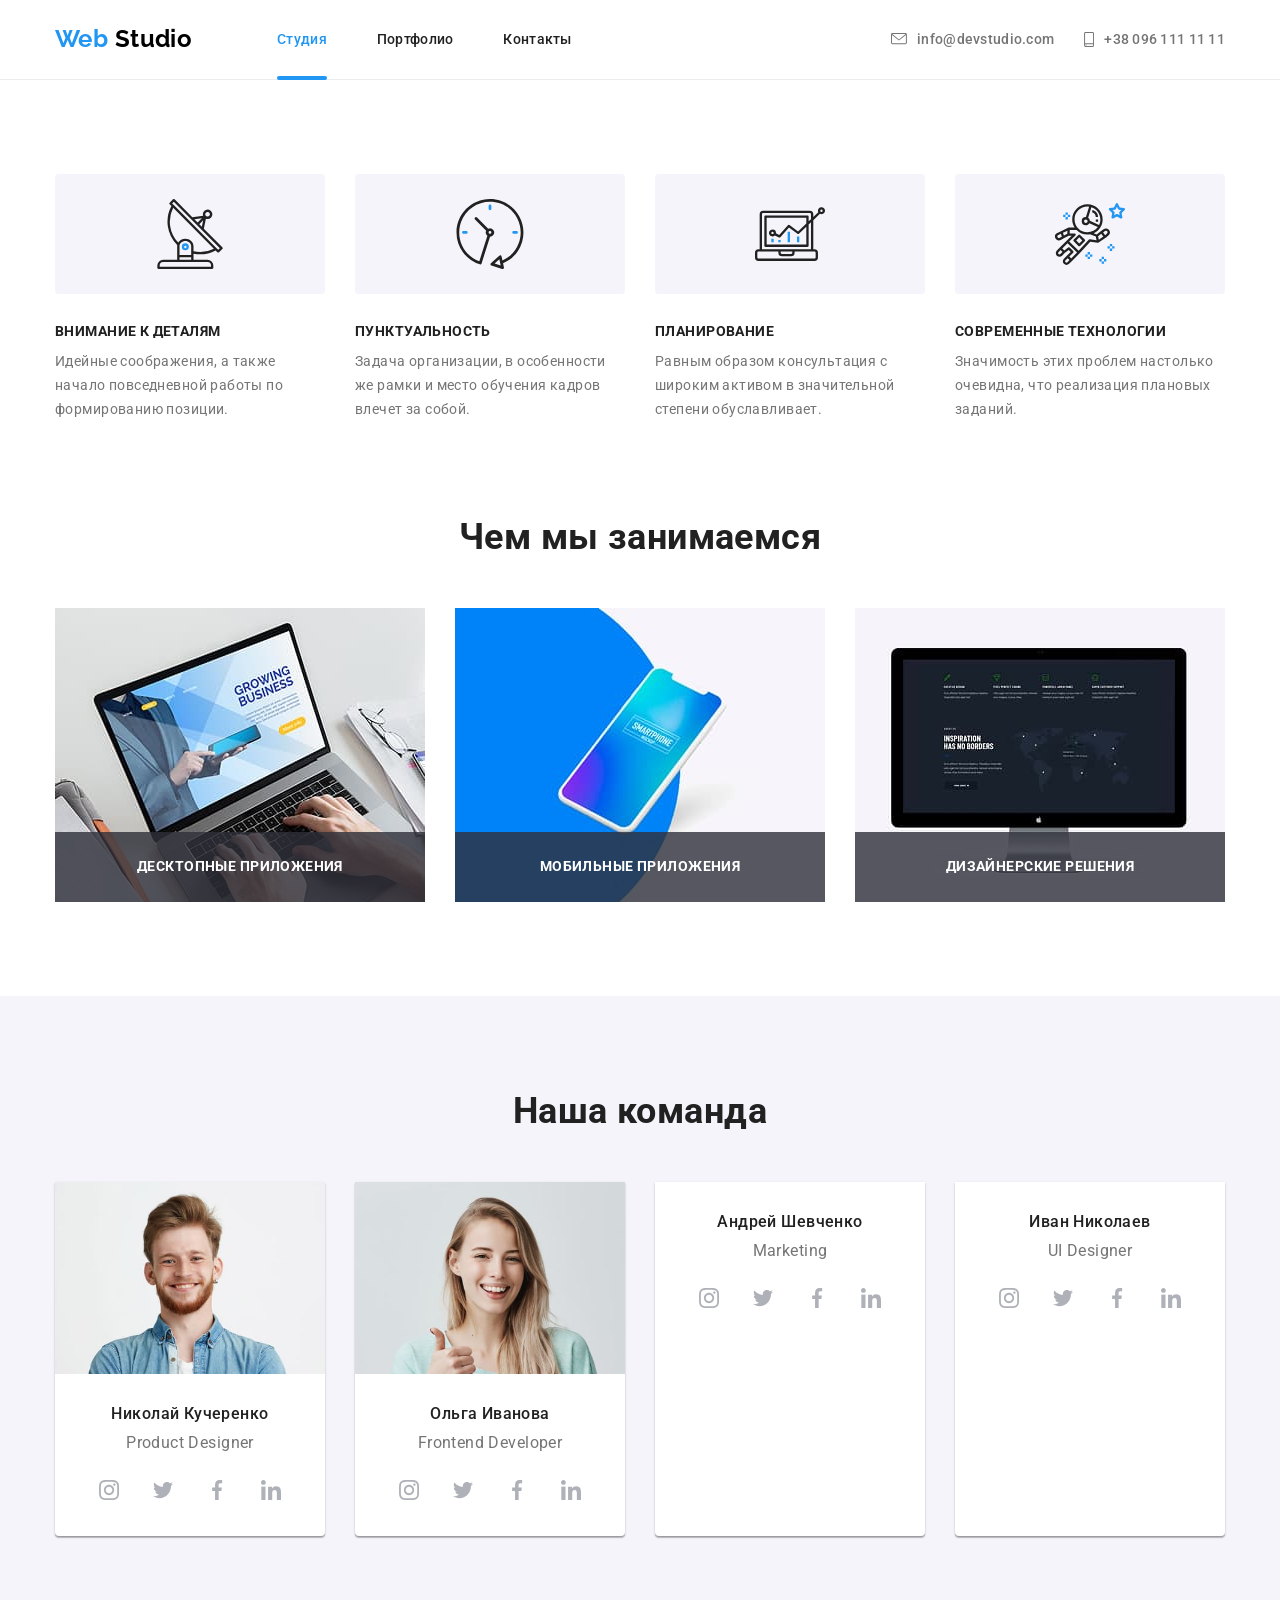
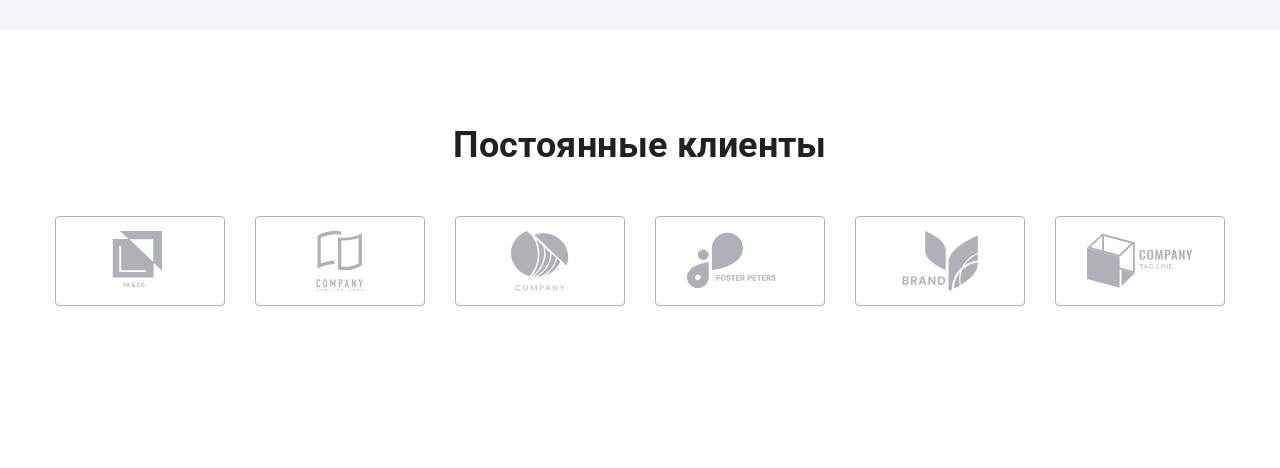
==== index.html @ 6e247cbf "Add clients markup and styles" ====
<!doctype html>
<html lang="ru">
  <head>
    <meta charset="utf-8" />
    <meta
      name="description"
      content="Разработка современных адаптивных сайтов для бизнеса. Чистый код, удобный интерфейс и эффективные решения для любых устройств."
    />
    <meta name="author" content="Anatoliy Nosenko" />
    <meta name="viewport" content="width=device-width, initial-scale=1.0" />
    <title>Студия</title>
    <link rel="icon" href="./images/favicon.svg" type="image/svg+xml" />
    <link rel="stylesheet" href="./css/main.min.css" />
  </head>
  <body>
    <!-- Page header -->
    <header class="page-header">
      <div class="container page-header__container">
        <a class="logo" href="./" lang="en">
          <span class="logo--accent">Web</span> Studio
        </a>

        <button
          class="menu-toggle"
          type="button"
          aria-label="Toggle mobile menu"
          aria-expanded="false"
          aria-controls="mobile-menu"
          data-menu-button
        >
          <svg width="40" height="40" aria-hidden="true">
            <use
              class="menu-toggle__icon-menu"
              href="./images/icons.svg#menu"
            ></use>
            <use
              class="menu-toggle__icon-close"
              href="./images/icons.svg#close"
            ></use>
          </svg>
        </button>

        <div class="mobile-menu" id="mobile-menu" data-menu>
          <nav>
            <ul class="site-nav">
              <li class="site-nav__item">
                <a
                  class="site-nav__link site-nav__link--active"
                  href="./"
                  aria-current="page"
                >
                  Студия
                </a>
              </li>
              <li class="site-nav__item">
                <a class="site-nav__link" href="#">Портфолио</a>
              </li>
              <li class="site-nav__item">
                <a class="site-nav__link" href="#">Контакты</a>
              </li>
            </ul>
          </nav>

          <div class="contacts">
            <a class="contacts__link" href="mailto:info@devstudio.com">
              <svg
                class="contacts__icon"
                width="16"
                height="12"
                aria-hidden="true"
              >
                <use href="./images/icons.svg#envelope"></use>
              </svg>
              info@devstudio.com
            </a>
            <a class="contacts__link" href="tel:+380961111111">
              <svg
                class="contacts__icon"
                width="10"
                height="15"
                aria-hidden="true"
              >
                <use href="./images/icons.svg#smartphone"></use>
              </svg>
              +38 096 111 11 11
            </a>
          </div>
        </div>
      </div>
    </header>

    <!-- Page main -->
    <main>
      <!-- Features -->
      <section class="section">
        <div class="container">
          <h2 class="visually-hidden">Особенности</h2>

          <ul class="features-list">
            <li class="features-list__item features-list__item--antenna">
              <h3 class="features-list__title">Внимание к деталям</h3>
              <p>
                Идейные соображения, а также начало повседневной работы по
                формированию позиции.
              </p>
            </li>
            <li class="features-list__item features-list__item--clock">
              <h3 class="features-list__title">Пунктуальность</h3>
              <p>
                Задача организации, в особенности же рамки и место обучения
                кадров влечет за собой.
              </p>
            </li>
            <li class="features-list__item features-list__item--diagram">
              <h3 class="features-list__title">Планирование</h3>
              <p>
                Равным образом консультация с широким активом в значительной
                степени обуславливает.
              </p>
            </li>
            <li class="features-list__item features-list__item--astronaut">
              <h3 class="features-list__title">Современные технологии</h3>
              <p>
                Значимость этих проблем настолько очевидна, что реализация
                плановых заданий.
              </p>
            </li>
          </ul>
        </div>
      </section>

      <!-- Gallery -->
      <section class="section section--no-padding-t section--hidden">
        <div class="container">
          <h2 class="section__title">Чем мы занимаемся</h2>

          <ul class="gallery-list">
            <li class="gallery-list__item">
              <img
                srcset="
                  ./images/gallery/img-1.jpg        1x,
                  ./images/gallery/img-1@2x.jpg.jpg 2x
                "
                src="./images/gallery/img-1.jpg"
                alt="Разработчик пишет код на ноутбуке"
                width="370"
                height="294"
              />
              <p class="gallery-list__label">Десктопные приложения</p>
            </li>
            <li class="gallery-list__item">
              <img
                srcset="
                  ./images/gallery/img-2.jpg        1x,
                  ./images/gallery/img-2@2x.jpg.jpg 2x
                "
                src="./images/gallery/img-2.jpg"
                alt="Смартфон на бело-синем фоне"
                width="370"
                height="294"
              />
              <p class="gallery-list__label">Мобильные приложения</p>
            </li>
            <li class="gallery-list__item">
              <img
                srcset="
                  ./images/gallery/img-3.jpg        1x,
                  ./images/gallery/img-3@2x.jpg.jpg 2x
                "
                src="./images/gallery/img-3.jpg"
                alt="Монитор iMac с открытым сайтом"
                width="370"
                height="294"
              />
              <p class="gallery-list__label">Дизайнерские решения</p>
            </li>
          </ul>
        </div>
      </section>

      <!-- Team -->
      <section class="section section--secondary">
        <div class="container">
          <h2 class="section__title">Наша команда</h2>

          <ul class="team-list">
            <li class="team-list__item">
              <picture>
                <source
                  srcset="
                    ./images/team/photo-1/photo-1-desktop.jpg    1x,
                    ./images/team/photo-1/photo-1-desktop@2x.jpg 2x
                  "
                  media="(min-width: 1200px)"
                />
                <source
                  srcset="
                    ./images/team/photo-1/photo-1-tablet.jpg    1x,
                    ./images/team/photo-1/photo-1-tablet@2x.jpg 2x
                  "
                  media="(min-width: 768px)"
                />

                <img
                  srcset="
                    ./images/team/photo-1/photo-1-mobile.jpg    1x,
                    ./images/team/photo-1/photo-1-mobile@2x.jpg 2x
                  "
                  src="./images/team/photo-1/photo-1-mobile.jpg"
                  alt="Николай Кучеренко"
                />
              </picture>

              <div class="team-list__meta">
                <h3 class="team-list__name">Николай Кучеренко</h3>
                <p class="team-list__occupation" lang="en">Product Designer</p>

                <ul class="social-networks">
                  <li class="social-networks__item">
                    <a
                      class="social-networks__link"
                      href="#"
                      target="_blank"
                      rel="noopener noreferrer"
                      aria-label="Instagram"
                    >
                      <svg class="social-networks__icon" aria-hidden="true">
                        <use href="./images/icons.svg#instagram"></use>
                      </svg>
                    </a>
                  </li>
                  <li class="social-networks__item">
                    <a
                      class="social-networks__link"
                      href="#"
                      target="_blank"
                      rel="noopener noreferrer"
                      aria-label="Twitter"
                    >
                      <svg class="social-networks__icon" aria-hidden="true">
                        <use href="./images/icons.svg#twitter"></use>
                      </svg>
                    </a>
                  </li>
                  <li class="social-networks__item">
                    <a
                      class="social-networks__link"
                      href="#"
                      target="_blank"
                      rel="noopener noreferrer"
                      aria-label="Facebook"
                    >
                      <svg class="social-networks__icon" aria-hidden="true">
                        <use href="./images/icons.svg#facebook"></use>
                      </svg>
                    </a>
                  </li>
                  <li class="social-networks__item">
                    <a
                      class="social-networks__link"
                      href="#"
                      target="_blank"
                      rel="noopener noreferrer"
                      aria-label="LinkedIn"
                    >
                      <svg class="social-networks__icon" aria-hidden="true">
                        <use href="./images/icons.svg#linkedin"></use>
                      </svg>
                    </a>
                  </li>
                </ul>
              </div>
            </li>
            <li class="team-list__item">
              <picture>
                <source
                  srcset="
                    ./images/team/photo-2/photo-2-desktop.jpg    1x,
                    ./images/team/photo-2/photo-2-desktop@2x.jpg 2x
                  "
                  media="(min-width: 1200px)"
                />
                <source
                  srcset="
                    ./images/team/photo-2/photo-2-tablet.jpg    1x,
                    ./images/team/photo-2/photo-2-tablet@2x.jpg 2x
                  "
                  media="(min-width: 768px)"
                />

                <img
                  srcset="
                    ./images/team/photo-2/photo-2-mobile.jpg    1x,
                    ./images/team/photo-2/photo-2-mobile@2x.jpg 2x
                  "
                  src="./images/team/photo-2/photo-2-mobile.jpg"
                  alt="Ольга Иванова"
                />
              </picture>

              <div class="team-list__meta">
                <h3 class="team-list__name">Ольга Иванова</h3>
                <p class="team-list__occupation" lang="en">
                  Frontend Developer
                </p>

                <ul class="social-networks">
                  <li class="social-networks__item">
                    <a
                      class="social-networks__link"
                      href="#"
                      target="_blank"
                      rel="noopener noreferrer"
                      aria-label="Instagram"
                    >
                      <svg class="social-networks__icon" aria-hidden="true">
                        <use href="./images/icons.svg#instagram"></use>
                      </svg>
                    </a>
                  </li>
                  <li class="social-networks__item">
                    <a
                      class="social-networks__link"
                      href="#"
                      target="_blank"
                      rel="noopener noreferrer"
                      aria-label="Twitter"
                    >
                      <svg class="social-networks__icon" aria-hidden="true">
                        <use href="./images/icons.svg#twitter"></use>
                      </svg>
                    </a>
                  </li>
                  <li class="social-networks__item">
                    <a
                      class="social-networks__link"
                      href="#"
                      target="_blank"
                      rel="noopener noreferrer"
                      aria-label="Facebook"
                    >
                      <svg class="social-networks__icon" aria-hidden="true">
                        <use href="./images/icons.svg#facebook"></use>
                      </svg>
                    </a>
                  </li>
                  <li class="social-networks__item">
                    <a
                      class="social-networks__link"
                      href="#"
                      target="_blank"
                      rel="noopener noreferrer"
                      aria-label="LinkedIn"
                    >
                      <svg class="social-networks__icon" aria-hidden="true">
                        <use href="./images/icons.svg#linkedin"></use>
                      </svg>
                    </a>
                  </li>
                </ul>
              </div>
            </li>
            <li class="team-list__item">
              <picture>
                <source
                  srcset="
                    ./images/team/photo-3/photo-3-desktop.jpg    1x,
                    ./images/team/photo-3/photo-3-desktop@2x.jpg 2x
                  "
                  media="(min-width: 1200px)"
                />
                <source
                  srcset="
                    ./images/team/photo-3/photo-3-tablet.jpg    1x,
                    ./images/team/photo-3/photo-3-tablet@2x.jpg 2x
                  "
                  media="(min-width: 768px)"
                />

                <img
                  srcset="
                    ./images/team/photo-3/photo-3-mobile.jpg    1x,
                    ./images/team/photo-3/photo-3-mobile@2x.jpg 2x
                  "
                  src="./images/team/photo-3/photo-3-mobile.jpg"
                  alt="Андрей Шевченко"
                />
              </picture>

              <div class="team-list__meta">
                <h3 class="team-list__name">Андрей Шевченко</h3>
                <p class="team-list__occupation" lang="en">Marketing</p>

                <ul class="social-networks">
                  <li class="social-networks__item">
                    <a
                      class="social-networks__link"
                      href="#"
                      target="_blank"
                      rel="noopener noreferrer"
                      aria-label="Instagram"
                    >
                      <svg class="social-networks__icon" aria-hidden="true">
                        <use href="./images/icons.svg#instagram"></use>
                      </svg>
                    </a>
                  </li>
                  <li class="social-networks__item">
                    <a
                      class="social-networks__link"
                      href="#"
                      target="_blank"
                      rel="noopener noreferrer"
                      aria-label="Twitter"
                    >
                      <svg class="social-networks__icon" aria-hidden="true">
                        <use href="./images/icons.svg#twitter"></use>
                      </svg>
                    </a>
                  </li>
                  <li class="social-networks__item">
                    <a
                      class="social-networks__link"
                      href="#"
                      target="_blank"
                      rel="noopener noreferrer"
                      aria-label="Facebook"
                    >
                      <svg class="social-networks__icon" aria-hidden="true">
                        <use href="./images/icons.svg#facebook"></use>
                      </svg>
                    </a>
                  </li>
                  <li class="social-networks__item">
                    <a
                      class="social-networks__link"
                      href="#"
                      target="_blank"
                      rel="noopener noreferrer"
                      aria-label="LinkedIn"
                    >
                      <svg class="social-networks__icon" aria-hidden="true">
                        <use href="./images/icons.svg#linkedin"></use>
                      </svg>
                    </a>
                  </li>
                </ul>
              </div>
            </li>
            <li class="team-list__item">
              <picture>
                <source
                  srcset="
                    ./images/team/photo-4/photo-4-desktop.jpg    1x,
                    ./images/team/photo-4/photo-4-desktop@2x.jpg 2x
                  "
                  media="(min-width: 1200px)"
                />
                <source
                  srcset="
                    ./images/team/photo-4/photo-4-tablet.jpg    1x,
                    ./images/team/photo-4/photo-4-tablet@2x.jpg 2x
                  "
                  media="(min-width: 768px)"
                />

                <img
                  srcset="
                    ./images/team/photo-4/photo-4-mobile.jpg    1x,
                    ./images/team/photo-4/photo-4-mobile@2x.jpg 2x
                  "
                  src="./images/team/photo-4/photo-4-mobile.jpg"
                  alt="Иван Николаев"
                />
              </picture>

              <div class="team-list__meta">
                <h3 class="team-list__name">Иван Николаев</h3>
                <p class="team-list__occupation" lang="en">
                  <abbr title="User Interface">UI</abbr> Designer
                </p>

                <ul class="social-networks">
                  <li class="social-networks__item">
                    <a
                      class="social-networks__link"
                      href="#"
                      target="_blank"
                      rel="noopener noreferrer"
                      aria-label="Instagram"
                    >
                      <svg class="social-networks__icon" aria-hidden="true">
                        <use href="./images/icons.svg#instagram"></use>
                      </svg>
                    </a>
                  </li>
                  <li class="social-networks__item">
                    <a
                      class="social-networks__link"
                      href="#"
                      target="_blank"
                      rel="noopener noreferrer"
                      aria-label="Twitter"
                    >
                      <svg class="social-networks__icon" aria-hidden="true">
                        <use href="./images/icons.svg#twitter"></use>
                      </svg>
                    </a>
                  </li>
                  <li class="social-networks__item">
                    <a
                      class="social-networks__link"
                      href="#"
                      target="_blank"
                      rel="noopener noreferrer"
                      aria-label="Facebook"
                    >
                      <svg class="social-networks__icon" aria-hidden="true">
                        <use href="./images/icons.svg#facebook"></use>
                      </svg>
                    </a>
                  </li>
                  <li class="social-networks__item">
                    <a
                      class="social-networks__link"
                      href="#"
                      target="_blank"
                      rel="noopener noreferrer"
                      aria-label="LinkedIn"
                    >
                      <svg class="social-networks__icon" aria-hidden="true">
                        <use href="./images/icons.svg#linkedin"></use>
                      </svg>
                    </a>
                  </li>
                </ul>
              </div>
            </li>
          </ul>
        </div>
      </section>

      <!-- Clients -->
      <section class="section">
        <div class="container">
          <h2 class="section__title">Постоянные клиенты</h2>

          <ul class="clients-list">
            <li class="clients-list__item">
              <a
                class="clients-list__link"
                href="#"
                target="_blank"
                rel="noopener noreferrer"
                aria-label="Первый клиент"
              >
                <svg class="clients-list__icon" aria-hidden="true">
                  <use href="./images/icons.svg#logo-1"></use>
                </svg>
              </a>
            </li>
            <li class="clients-list__item">
              <a
                class="clients-list__link"
                href="#"
                target="_blank"
                rel="noopener noreferrer"
                aria-label="Второй клиент"
              >
                <svg class="clients-list__icon" aria-hidden="true">
                  <use href="./images/icons.svg#logo-2"></use>
                </svg>
              </a>
            </li>
            <li class="clients-list__item">
              <a
                class="clients-list__link"
                href="#"
                target="_blank"
                rel="noopener noreferrer"
                aria-label="Третий клиент"
              >
                <svg class="clients-list__icon" aria-hidden="true">
                  <use href="./images/icons.svg#logo-3"></use>
                </svg>
              </a>
            </li>
            <li class="clients-list__item">
              <a
                class="clients-list__link"
                href="#"
                target="_blank"
                rel="noopener noreferrer"
                aria-label="Четвертый клиент"
              >
                <svg class="clients-list__icon" aria-hidden="true">
                  <use href="./images/icons.svg#logo-4"></use>
                </svg>
              </a>
            </li>
            <li class="clients-list__item">
              <a
                class="clients-list__link"
                href="#"
                target="_blank"
                rel="noopener noreferrer"
                aria-label="Пятый клиент"
              >
                <svg class="clients-list__icon" aria-hidden="true">
                  <use href="./images/icons.svg#logo-5"></use>
                </svg>
              </a>
            </li>
            <li class="clients-list__item">
              <a
                class="clients-list__link"
                href="#"
                target="_blank"
                rel="noopener noreferrer"
                aria-label="Шестой клиент"
              >
                <svg class="clients-list__icon" aria-hidden="true">
                  <use href="./images/icons.svg#logo-6"></use>
                </svg>
              </a>
            </li>
          </ul>
        </div>
      </section>
    </main>

    <script src="./js/mobile-menu.js"></script>
  </body>
</html>
---- css/main.min.css ----
/*! modern-normalize v3.0.1 | MIT License | https://github.com/sindresorhus/modern-normalize */*,::before,::after{-webkit-box-sizing:border-box;box-sizing:border-box}html{font-family:system-ui,"Segoe UI",Roboto,Helvetica,Arial,sans-serif,"Apple Color Emoji","Segoe UI Emoji";line-height:1.15;-webkit-text-size-adjust:100%;-moz-tab-size:4;-o-tab-size:4;tab-size:4}body{margin:0}b,strong{font-weight:bolder}code,kbd,samp,pre{font-family:ui-monospace,SFMono-Regular,Consolas,"Liberation Mono",Menlo,monospace;font-size:1em}small{font-size:80%}sub,sup{font-size:75%;line-height:0;position:relative;vertical-align:baseline}sub{bottom:-0.25em}sup{top:-0.5em}table{border-color:currentcolor}button,input,optgroup,select,textarea{font-family:inherit;font-size:100%;line-height:1.15;margin:0}button,[type=button],[type=reset],[type=submit]{-webkit-appearance:button}legend{padding:0}progress{vertical-align:baseline}::-webkit-inner-spin-button,::-webkit-outer-spin-button{height:auto}[type=search]{-webkit-appearance:textfield;outline-offset:-2px}::-webkit-search-decoration{-webkit-appearance:none}::-webkit-file-upload-button{-webkit-appearance:button;font:inherit}summary{display:list-item}.visually-hidden{position:absolute;width:1px;height:1px;margin:-1px;border:0;padding:0;clip:rect(0 0 0 0);overflow:hidden}.contacts__link,.site-nav__link,.logo{color:inherit;text-decoration:none}.clients-list,.team-list,.gallery-list,.features-list,.social-networks,.site-nav{padding-left:0;margin:0;list-style-type:none}@font-face{font-family:"Raleway";src:url("../fonts/Raleway-Bold.woff2") format("woff2"),url("../fonts/Raleway-Bold.woff") format("woff");font-weight:700;font-display:swap}@font-face{font-family:"Roboto";src:url("../fonts/Roboto-Regular.woff2") format("woff2"),url("../fonts/Roboto-Regular.woff") format("woff");font-weight:400;font-display:swap}@font-face{font-family:"Roboto";src:url("../fonts/Roboto-Medium.woff2") format("woff2"),url("../fonts/Roboto-Medium.woff") format("woff");font-weight:500;font-display:swap}@font-face{font-family:"Roboto";src:url("../fonts/Roboto-Bold.woff2") format("woff2"),url("../fonts/Roboto-Bold.woff") format("woff");font-weight:700;font-display:swap}@font-face{font-family:"Roboto";src:url("../fonts/Roboto-Black.woff2") format("woff2"),url("../fonts/Roboto-Black.woff") format("woff");font-weight:900;font-display:swap}body{font-family:"Roboto",sans-serif;font-size:14px;letter-spacing:.03em;line-height:1.71;color:#757575;background-color:#fff}body.menu-open{overflow:hidden}h1,h2,h3,h4,h5,h6,p{margin:0}img{display:block;max-width:100%;height:auto}abbr{text-decoration:none;cursor:help}.container{padding:0 15px;margin:0 auto}@media screen and (min-width: 480px){.container{width:480px}}@media screen and (min-width: 768px){.container{width:768px}}@media screen and (min-width: 1200px){.container{width:1200px}}.section{padding:60px 0}@media screen and (min-width: 1200px){.section{padding:94px 0}}.section--secondary{background-color:#f5f4fa}.section--no-padding-t{padding-top:0}.section--hidden{display:none}@media screen and (min-width: 1200px){.section--hidden{display:block}}.section__title{margin-bottom:30px;font-size:28px;line-height:1.18;color:#212121;text-align:center}@media screen and (min-width: 1200px){.section__title{margin-bottom:50px;font-size:36px;line-height:1.17}}.logo{font-family:"Raleway",sans-serif;font-weight:700;font-size:24px;line-height:1.17;color:#000}.logo--accent{color:#2196f3}.menu-toggle{display:-webkit-inline-box;display:-ms-inline-flexbox;display:inline-flex;padding:0;border:none;background-color:rgba(0,0,0,0);-webkit-transition-property:color;transition-property:color;-webkit-transition-duration:250ms;transition-duration:250ms;-webkit-transition-timing-function:cubic-bezier(0.4, 0, 0.2, 1);transition-timing-function:cubic-bezier(0.4, 0, 0.2, 1)}@media screen and (min-width: 768px){.menu-toggle{display:none}}.menu-toggle:hover,.menu-toggle:focus{color:#2196f3}.menu-toggle__icon-menu,.menu-toggle__icon-close{fill:currentColor;-webkit-transform-origin:center;transform-origin:center;-webkit-transition-property:opacity,-webkit-transform;transition-property:opacity,-webkit-transform;transition-property:opacity,transform;transition-property:opacity,transform,-webkit-transform;-webkit-transition-duration:250ms;transition-duration:250ms;-webkit-transition-timing-function:cubic-bezier(0.4, 0, 0.2, 1);transition-timing-function:cubic-bezier(0.4, 0, 0.2, 1)}.menu-toggle--open .menu-toggle__icon-menu{opacity:0;-webkit-transform:scale(0);transform:scale(0)}.menu-toggle__icon-close{opacity:0;-webkit-transform:scale(0);transform:scale(0)}.menu-toggle--open .menu-toggle__icon-close{opacity:1;-webkit-transform:scale(1);transform:scale(1)}@media screen and (max-width: 767px){.mobile-menu{position:absolute;top:100%;left:0;z-index:1;width:100%;max-height:calc(100dvh - var(--page-header-height));padding:60px 0;text-align:center;background-color:#fff;-webkit-box-shadow:0 4px 8px rgba(0,0,0,.04),0 2px 4px rgba(0,0,0,.08),0 1px 3px rgba(0,0,0,.16);box-shadow:0 4px 8px rgba(0,0,0,.04),0 2px 4px rgba(0,0,0,.08),0 1px 3px rgba(0,0,0,.16);overflow-y:auto;opacity:0;visibility:hidden;pointer-events:none;-webkit-transition-property:opacity,visibility;transition-property:opacity,visibility;-webkit-transition-duration:250ms;transition-duration:250ms;-webkit-transition-timing-function:cubic-bezier(0.4, 0, 0.2, 1);transition-timing-function:cubic-bezier(0.4, 0, 0.2, 1)}.mobile-menu--open{opacity:1;visibility:visible;pointer-events:initial}}@media screen and (min-width: 768px){.mobile-menu{display:-webkit-box;display:-ms-flexbox;display:flex;-webkit-box-pack:justify;-ms-flex-pack:justify;justify-content:space-between;-webkit-box-align:center;-ms-flex-align:center;align-items:center;-webkit-box-flex:1;-ms-flex-positive:1;flex-grow:1;margin-left:81px}}@media screen and (min-width: 1200px){.mobile-menu{margin-left:85px}}.site-nav{display:-webkit-inline-box;display:-ms-inline-flexbox;display:inline-flex;-webkit-box-orient:vertical;-webkit-box-direction:normal;-ms-flex-direction:column;flex-direction:column;margin-bottom:48px}@media screen and (min-width: 768px){.site-nav{-webkit-box-orient:horizontal;-webkit-box-direction:normal;-ms-flex-direction:row;flex-direction:row;margin-bottom:0}}.site-nav__item:not(:last-child){margin-bottom:40px}@media screen and (min-width: 768px){.site-nav__item:not(:last-child){margin-right:50px;margin-bottom:0}}.site-nav__link{position:relative;display:inline-block;padding-bottom:12px;font-weight:500;font-size:18px;line-height:1.17;letter-spacing:.02em;color:#212121;-webkit-transition-property:color;transition-property:color;-webkit-transition-duration:250ms;transition-duration:250ms;-webkit-transition-timing-function:cubic-bezier(0.4, 0, 0.2, 1);transition-timing-function:cubic-bezier(0.4, 0, 0.2, 1)}@media screen and (min-width: 768px){.site-nav__link{padding:32px 0 31px;font-size:14px;line-height:1.14}}.site-nav__link::after{position:absolute;bottom:-1px;left:0;content:"";width:100%;height:4px;background-color:#2196f3;border-radius:2px;-webkit-transform:scaleX(0);transform:scaleX(0);-webkit-transform-origin:left;transform-origin:left;-webkit-transition-property:-webkit-transform;transition-property:-webkit-transform;transition-property:transform;transition-property:transform, -webkit-transform;-webkit-transition-duration:250ms;transition-duration:250ms;-webkit-transition-timing-function:cubic-bezier(0.4, 0, 0.2, 1);transition-timing-function:cubic-bezier(0.4, 0, 0.2, 1)}.site-nav__link--active,.site-nav__link:hover,.site-nav__link:focus{color:#2196f3}.site-nav__link--active::after,.site-nav__link:hover::after,.site-nav__link:focus::after{-webkit-transform:scaleX(1);transform:scaleX(1)}.contacts{display:-webkit-inline-box;display:-ms-inline-flexbox;display:inline-flex;-webkit-box-align:center;-ms-flex-align:center;align-items:center;-webkit-box-orient:vertical;-webkit-box-direction:normal;-ms-flex-direction:column;flex-direction:column}@media screen and (min-width: 768px){.contacts{-webkit-box-align:start;-ms-flex-align:start;align-items:flex-start}}@media screen and (min-width: 1200px){.contacts{-webkit-box-orient:horizontal;-webkit-box-direction:normal;-ms-flex-direction:row;flex-direction:row}}.contacts__link{display:-webkit-box;display:-ms-flexbox;display:flex;-webkit-box-align:center;-ms-flex-align:center;align-items:center;font-weight:500;font-size:18px;line-height:1.17;letter-spacing:.02em;-webkit-transition-property:color;transition-property:color;-webkit-transition-duration:250ms;transition-duration:250ms;-webkit-transition-timing-function:cubic-bezier(0.4, 0, 0.2, 1);transition-timing-function:cubic-bezier(0.4, 0, 0.2, 1)}.contacts__link:not(:last-child){margin-bottom:16px}@media screen and (min-width: 768px){.contacts__link{font-size:12px}.contacts__link:not(:last-child){margin-bottom:10px}}@media screen and (min-width: 1200px){.contacts__link{font-size:14px;line-height:1.14}.contacts__link:not(:last-child){margin-right:30px;margin-bottom:0}}.contacts__link:hover,.contacts__link:focus{color:#2196f3}.contacts__icon{margin-right:10px;fill:currentColor}.social-networks{display:-webkit-inline-box;display:-ms-inline-flexbox;display:inline-flex}.social-networks__item:not(:last-child){margin-right:10px}.social-networks__link{display:-webkit-box;display:-ms-flexbox;display:flex;width:44px;height:44px;color:#afb1b8;border-radius:50%;-webkit-transition-property:color,background-color;transition-property:color,background-color;-webkit-transition-duration:250ms;transition-duration:250ms;-webkit-transition-timing-function:cubic-bezier(0.4, 0, 0.2, 1);transition-timing-function:cubic-bezier(0.4, 0, 0.2, 1)}.social-networks__link:hover,.social-networks__link:focus{color:#fff;background-color:#2196f3}.social-networks__icon{width:20px;height:20px;margin:auto;fill:currentColor}.page-header{position:relative;min-height:60px;padding:10px 0 9px;border-bottom:1px solid #ececec}@media screen and (min-width: 768px){.page-header{min-height:80px;padding:0}}.page-header__container{display:-webkit-box;display:-ms-flexbox;display:flex;-webkit-box-pack:justify;-ms-flex-pack:justify;justify-content:space-between;-webkit-box-align:center;-ms-flex-align:center;align-items:center}@media screen and (min-width: 768px){.features-list{display:-webkit-box;display:-ms-flexbox;display:flex;-ms-flex-wrap:wrap;flex-wrap:wrap}}.features-list__item::before{display:block;content:"";height:120px;margin-bottom:30px;background-color:#f5f4fa;background-repeat:no-repeat;background-position:center;border-radius:4px}.features-list__item:not(:last-child){margin-bottom:30px}@media screen and (min-width: 768px){.features-list__item{-ms-flex-preferred-size:calc((100% - 30px)/2);flex-basis:calc((100% - 30px)/2)}.features-list__item:nth-child(odd){margin-right:30px}.features-list__item:nth-last-child(-n+2){margin-bottom:0}}@media screen and (min-width: 1200px){.features-list__item{-ms-flex-preferred-size:calc((100% - 90px)/4);flex-basis:calc((100% - 90px)/4)}.features-list__item:nth-child(odd){margin-right:0}.features-list__item:not(:last-child){margin-right:30px;margin-bottom:0}}.features-list__title{margin-bottom:10px;font-size:14px;line-height:1.14;color:#212121;text-transform:uppercase;text-align:center}@media screen and (min-width: 768px){.features-list__title{text-align:left}}.features-list__item--antenna::before{background-image:url("../images/features/antenna.svg")}.features-list__item--clock::before{background-image:url("../images/features/clock.svg")}.features-list__item--diagram::before{background-image:url("../images/features/diagram.svg")}.features-list__item--astronaut::before{background-image:url("../images/features/astronaut.svg")}.gallery-list{display:-webkit-box;display:-ms-flexbox;display:flex;-webkit-box-pack:justify;-ms-flex-pack:justify;justify-content:space-between}.gallery-list__item{position:relative;-ms-flex-preferred-size:calc((100% - 60px)/3);flex-basis:calc((100% - 60px)/3)}.gallery-list__label{position:absolute;bottom:0;left:0;width:100%;min-height:70px;padding:27px 24px;font-weight:700;font-size:14px;line-height:1.14;color:#fff;text-transform:uppercase;text-align:center;background-color:rgba(47,48,58,.8)}@media screen and (min-width: 768px){.team-list{display:-webkit-box;display:-ms-flexbox;display:flex;-ms-flex-wrap:wrap;flex-wrap:wrap}}.team-list__item{background-color:#fff;-webkit-box-shadow:0 1px 3px rgba(0,0,0,.12),0 1px 1px rgba(0,0,0,.14),0 2px 1px rgba(0,0,0,.2);box-shadow:0 1px 3px rgba(0,0,0,.12),0 1px 1px rgba(0,0,0,.14),0 2px 1px rgba(0,0,0,.2);border-bottom-left-radius:4px;border-bottom-right-radius:4px;overflow:hidden}.team-list__item:not(:last-child){margin-bottom:30px}@media screen and (min-width: 768px){.team-list__item{-ms-flex-preferred-size:calc((100% - 30px)/2);flex-basis:calc((100% - 30px)/2)}.team-list__item:nth-child(odd){margin-right:30px}.team-list__item:nth-last-child(-n+2){margin-bottom:0}}@media screen and (min-width: 1200px){.team-list__item{-ms-flex-preferred-size:calc((100% - 90px)/4);flex-basis:calc((100% - 90px)/4)}.team-list__item:nth-child(odd){margin-right:0}.team-list__item:not(:last-child){margin-right:30px;margin-bottom:0}}.team-list__meta{padding:30px 24px 24px;text-align:center}.team-list__name,.team-list__occupation{font-size:16px;line-height:1.19}.team-list__name{margin-bottom:10px;font-weight:500;color:#212121}.team-list__occupation{margin-bottom:16px}.clients-list{display:-webkit-box;display:-ms-flexbox;display:flex;-ms-flex-wrap:wrap;flex-wrap:wrap}.clients-list__item{-ms-flex-preferred-size:calc((100% - 30px)/2);flex-basis:calc((100% - 30px)/2);margin-right:30px;margin-bottom:30px}.clients-list__item:nth-child(even){margin-right:0}.clients-list__item:nth-last-child(-n+2){margin-bottom:0}@media screen and (min-width: 768px){.clients-list__item{-ms-flex-preferred-size:calc((100% - 60px)/3);flex-basis:calc((100% - 60px)/3)}.clients-list__item:nth-child(even){margin-right:30px}.clients-list__item:nth-last-child(-n+2){margin-bottom:30px}.clients-list__item:nth-child(3n){margin-right:0}.clients-list__item:nth-last-child(-n+3){margin-bottom:0}}@media screen and (min-width: 1200px){.clients-list__item{-ms-flex-preferred-size:calc((100% - 150px)/6);flex-basis:calc((100% - 150px)/6);margin-bottom:0}.clients-list__item:nth-child(3n){margin-right:30px}.clients-list__item:last-child{margin-right:0}}.clients-list__link{display:-webkit-box;display:-ms-flexbox;display:flex;-webkit-box-pack:center;-ms-flex-pack:center;justify-content:center;-webkit-box-align:center;-ms-flex-align:center;align-items:center;height:90px;color:#afb1b8;border:1px solid currentColor;border-radius:4px;-webkit-transition-property:color;transition-property:color;-webkit-transition-duration:250ms;transition-duration:250ms;-webkit-transition-timing-function:cubic-bezier(0.4, 0, 0.2, 1);transition-timing-function:cubic-bezier(0.4, 0, 0.2, 1)}.clients-list__link:hover,.clients-list__link:focus{color:#2196f3}.clients-list__icon{width:106px;height:60px;fill:currentColor}/*# sourceMappingURL=main.min.css.map */
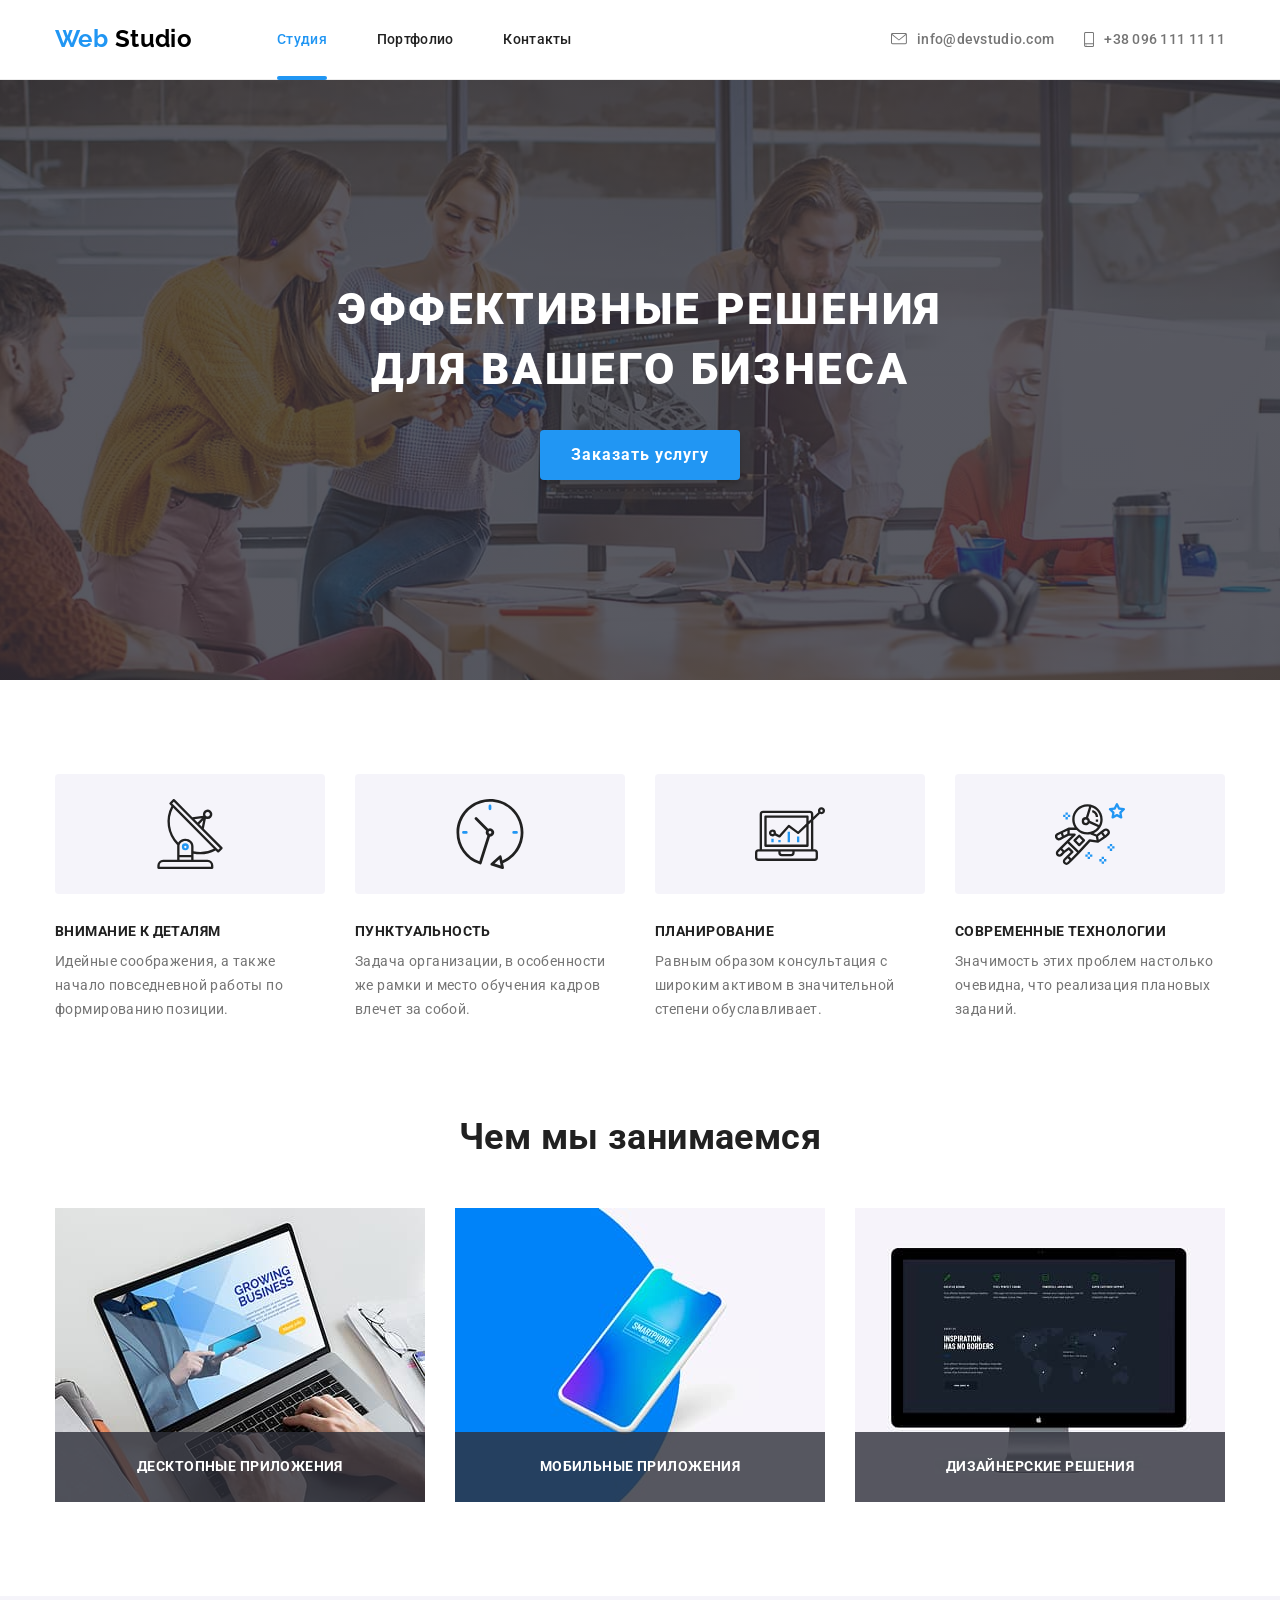
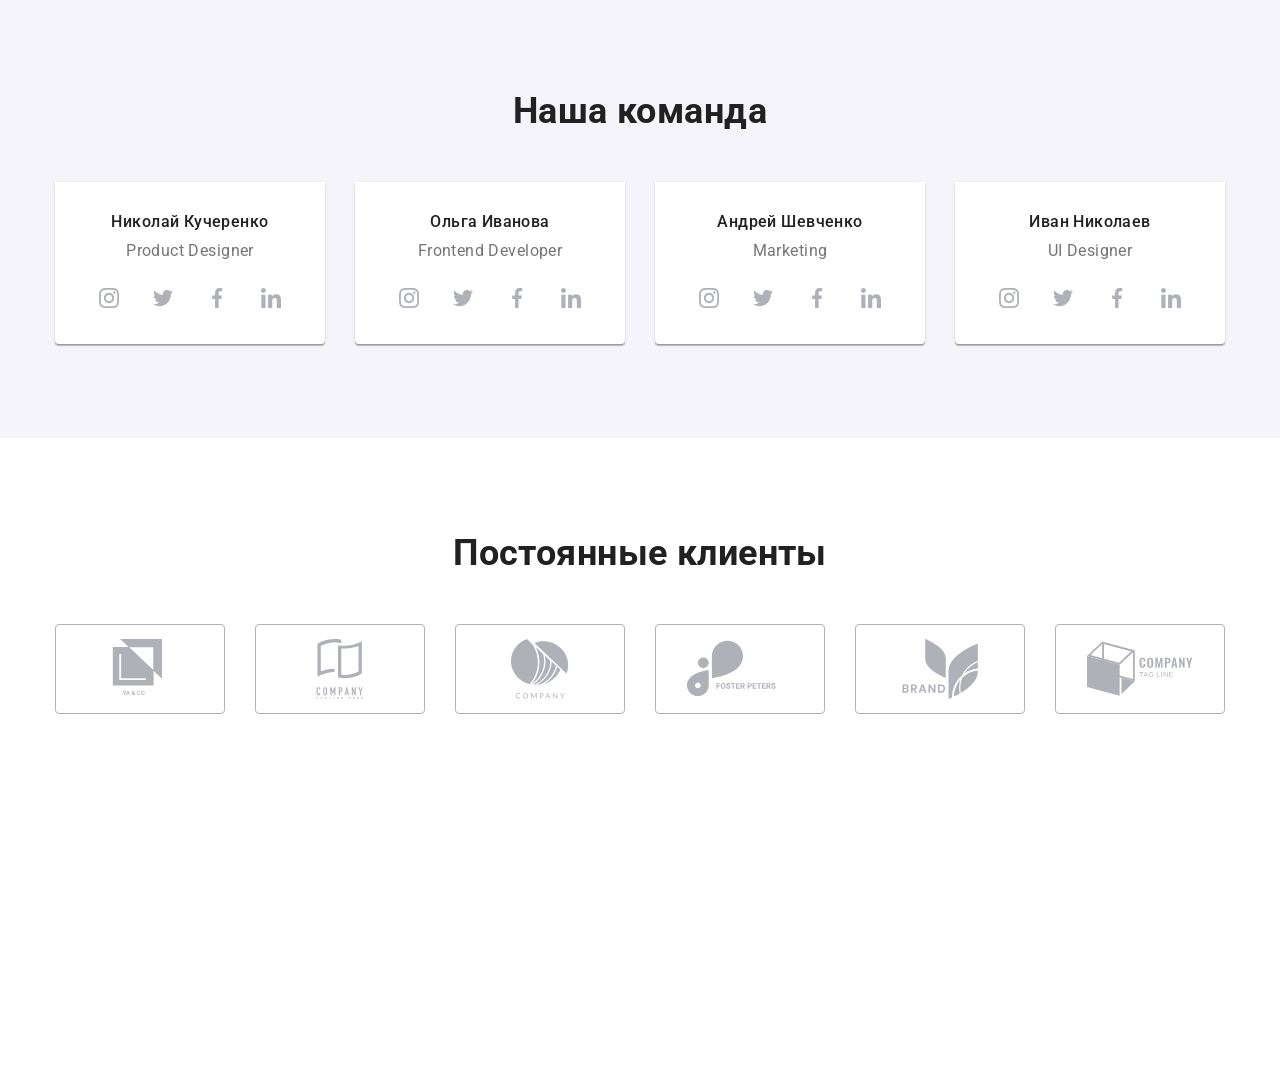
==== commit a7b0b782: "Add hero markup and styles" ====
--- a/index.html
+++ b/index.html
@@ -91,6 +91,12 @@
 
     <!-- Page main -->
     <main>
+      <!-- Hero -->
+      <section class="hero">
+        <h1 class="hero__title">Эффективные решения для вашего бизнеса</h1>
+        <button class="button" type="button">Заказать услугу</button>
+      </section>
+
       <!-- Features -->
       <section class="section">
         <div class="container">
--- a/css/main.min.css
+++ b/css/main.min.css
@@ -1 +1 @@
-/*! modern-normalize v3.0.1 | MIT License | https://github.com/sindresorhus/modern-normalize */*,::before,::after{-webkit-box-sizing:border-box;box-sizing:border-box}html{font-family:system-ui,"Segoe UI",Roboto,Helvetica,Arial,sans-serif,"Apple Color Emoji","Segoe UI Emoji";line-height:1.15;-webkit-text-size-adjust:100%;-moz-tab-size:4;-o-tab-size:4;tab-size:4}body{margin:0}b,strong{font-weight:bolder}code,kbd,samp,pre{font-family:ui-monospace,SFMono-Regular,Consolas,"Liberation Mono",Menlo,monospace;font-size:1em}small{font-size:80%}sub,sup{font-size:75%;line-height:0;position:relative;vertical-align:baseline}sub{bottom:-0.25em}sup{top:-0.5em}table{border-color:currentcolor}button,input,optgroup,select,textarea{font-family:inherit;font-size:100%;line-height:1.15;margin:0}button,[type=button],[type=reset],[type=submit]{-webkit-appearance:button}legend{padding:0}progress{vertical-align:baseline}::-webkit-inner-spin-button,::-webkit-outer-spin-button{height:auto}[type=search]{-webkit-appearance:textfield;outline-offset:-2px}::-webkit-search-decoration{-webkit-appearance:none}::-webkit-file-upload-button{-webkit-appearance:button;font:inherit}summary{display:list-item}.visually-hidden{position:absolute;width:1px;height:1px;margin:-1px;border:0;padding:0;clip:rect(0 0 0 0);overflow:hidden}.contacts__link,.site-nav__link,.logo{color:inherit;text-decoration:none}.clients-list,.team-list,.gallery-list,.features-list,.social-networks,.site-nav{padding-left:0;margin:0;list-style-type:none}@font-face{font-family:"Raleway";src:url("../fonts/Raleway-Bold.woff2") format("woff2"),url("../fonts/Raleway-Bold.woff") format("woff");font-weight:700;font-display:swap}@font-face{font-family:"Roboto";src:url("../fonts/Roboto-Regular.woff2") format("woff2"),url("../fonts/Roboto-Regular.woff") format("woff");font-weight:400;font-display:swap}@font-face{font-family:"Roboto";src:url("../fonts/Roboto-Medium.woff2") format("woff2"),url("../fonts/Roboto-Medium.woff") format("woff");font-weight:500;font-display:swap}@font-face{font-family:"Roboto";src:url("../fonts/Roboto-Bold.woff2") format("woff2"),url("../fonts/Roboto-Bold.woff") format("woff");font-weight:700;font-display:swap}@font-face{font-family:"Roboto";src:url("../fonts/Roboto-Black.woff2") format("woff2"),url("../fonts/Roboto-Black.woff") format("woff");font-weight:900;font-display:swap}body{font-family:"Roboto",sans-serif;font-size:14px;letter-spacing:.03em;line-height:1.71;color:#757575;background-color:#fff}body.menu-open{overflow:hidden}h1,h2,h3,h4,h5,h6,p{margin:0}img{display:block;max-width:100%;height:auto}abbr{text-decoration:none;cursor:help}.container{padding:0 15px;margin:0 auto}@media screen and (min-width: 480px){.container{width:480px}}@media screen and (min-width: 768px){.container{width:768px}}@media screen and (min-width: 1200px){.container{width:1200px}}.section{padding:60px 0}@media screen and (min-width: 1200px){.section{padding:94px 0}}.section--secondary{background-color:#f5f4fa}.section--no-padding-t{padding-top:0}.section--hidden{display:none}@media screen and (min-width: 1200px){.section--hidden{display:block}}.section__title{margin-bottom:30px;font-size:28px;line-height:1.18;color:#212121;text-align:center}@media screen and (min-width: 1200px){.section__title{margin-bottom:50px;font-size:36px;line-height:1.17}}.logo{font-family:"Raleway",sans-serif;font-weight:700;font-size:24px;line-height:1.17;color:#000}.logo--accent{color:#2196f3}.menu-toggle{display:-webkit-inline-box;display:-ms-inline-flexbox;display:inline-flex;padding:0;border:none;background-color:rgba(0,0,0,0);-webkit-transition-property:color;transition-property:color;-webkit-transition-duration:250ms;transition-duration:250ms;-webkit-transition-timing-function:cubic-bezier(0.4, 0, 0.2, 1);transition-timing-function:cubic-bezier(0.4, 0, 0.2, 1)}@media screen and (min-width: 768px){.menu-toggle{display:none}}.menu-toggle:hover,.menu-toggle:focus{color:#2196f3}.menu-toggle__icon-menu,.menu-toggle__icon-close{fill:currentColor;-webkit-transform-origin:center;transform-origin:center;-webkit-transition-property:opacity,-webkit-transform;transition-property:opacity,-webkit-transform;transition-property:opacity,transform;transition-property:opacity,transform,-webkit-transform;-webkit-transition-duration:250ms;transition-duration:250ms;-webkit-transition-timing-function:cubic-bezier(0.4, 0, 0.2, 1);transition-timing-function:cubic-bezier(0.4, 0, 0.2, 1)}.menu-toggle--open .menu-toggle__icon-menu{opacity:0;-webkit-transform:scale(0);transform:scale(0)}.menu-toggle__icon-close{opacity:0;-webkit-transform:scale(0);transform:scale(0)}.menu-toggle--open .menu-toggle__icon-close{opacity:1;-webkit-transform:scale(1);transform:scale(1)}@media screen and (max-width: 767px){.mobile-menu{position:absolute;top:100%;left:0;z-index:1;width:100%;max-height:calc(100dvh - var(--page-header-height));padding:60px 0;text-align:center;background-color:#fff;-webkit-box-shadow:0 4px 8px rgba(0,0,0,.04),0 2px 4px rgba(0,0,0,.08),0 1px 3px rgba(0,0,0,.16);box-shadow:0 4px 8px rgba(0,0,0,.04),0 2px 4px rgba(0,0,0,.08),0 1px 3px rgba(0,0,0,.16);overflow-y:auto;opacity:0;visibility:hidden;pointer-events:none;-webkit-transition-property:opacity,visibility;transition-property:opacity,visibility;-webkit-transition-duration:250ms;transition-duration:250ms;-webkit-transition-timing-function:cubic-bezier(0.4, 0, 0.2, 1);transition-timing-function:cubic-bezier(0.4, 0, 0.2, 1)}.mobile-menu--open{opacity:1;visibility:visible;pointer-events:initial}}@media screen and (min-width: 768px){.mobile-menu{display:-webkit-box;display:-ms-flexbox;display:flex;-webkit-box-pack:justify;-ms-flex-pack:justify;justify-content:space-between;-webkit-box-align:center;-ms-flex-align:center;align-items:center;-webkit-box-flex:1;-ms-flex-positive:1;flex-grow:1;margin-left:81px}}@media screen and (min-width: 1200px){.mobile-menu{margin-left:85px}}.site-nav{display:-webkit-inline-box;display:-ms-inline-flexbox;display:inline-flex;-webkit-box-orient:vertical;-webkit-box-direction:normal;-ms-flex-direction:column;flex-direction:column;margin-bottom:48px}@media screen and (min-width: 768px){.site-nav{-webkit-box-orient:horizontal;-webkit-box-direction:normal;-ms-flex-direction:row;flex-direction:row;margin-bottom:0}}.site-nav__item:not(:last-child){margin-bottom:40px}@media screen and (min-width: 768px){.site-nav__item:not(:last-child){margin-right:50px;margin-bottom:0}}.site-nav__link{position:relative;display:inline-block;padding-bottom:12px;font-weight:500;font-size:18px;line-height:1.17;letter-spacing:.02em;color:#212121;-webkit-transition-property:color;transition-property:color;-webkit-transition-duration:250ms;transition-duration:250ms;-webkit-transition-timing-function:cubic-bezier(0.4, 0, 0.2, 1);transition-timing-function:cubic-bezier(0.4, 0, 0.2, 1)}@media screen and (min-width: 768px){.site-nav__link{padding:32px 0 31px;font-size:14px;line-height:1.14}}.site-nav__link::after{position:absolute;bottom:-1px;left:0;content:"";width:100%;height:4px;background-color:#2196f3;border-radius:2px;-webkit-transform:scaleX(0);transform:scaleX(0);-webkit-transform-origin:left;transform-origin:left;-webkit-transition-property:-webkit-transform;transition-property:-webkit-transform;transition-property:transform;transition-property:transform, -webkit-transform;-webkit-transition-duration:250ms;transition-duration:250ms;-webkit-transition-timing-function:cubic-bezier(0.4, 0, 0.2, 1);transition-timing-function:cubic-bezier(0.4, 0, 0.2, 1)}.site-nav__link--active,.site-nav__link:hover,.site-nav__link:focus{color:#2196f3}.site-nav__link--active::after,.site-nav__link:hover::after,.site-nav__link:focus::after{-webkit-transform:scaleX(1);transform:scaleX(1)}.contacts{display:-webkit-inline-box;display:-ms-inline-flexbox;display:inline-flex;-webkit-box-align:center;-ms-flex-align:center;align-items:center;-webkit-box-orient:vertical;-webkit-box-direction:normal;-ms-flex-direction:column;flex-direction:column}@media screen and (min-width: 768px){.contacts{-webkit-box-align:start;-ms-flex-align:start;align-items:flex-start}}@media screen and (min-width: 1200px){.contacts{-webkit-box-orient:horizontal;-webkit-box-direction:normal;-ms-flex-direction:row;flex-direction:row}}.contacts__link{display:-webkit-box;display:-ms-flexbox;display:flex;-webkit-box-align:center;-ms-flex-align:center;align-items:center;font-weight:500;font-size:18px;line-height:1.17;letter-spacing:.02em;-webkit-transition-property:color;transition-property:color;-webkit-transition-duration:250ms;transition-duration:250ms;-webkit-transition-timing-function:cubic-bezier(0.4, 0, 0.2, 1);transition-timing-function:cubic-bezier(0.4, 0, 0.2, 1)}.contacts__link:not(:last-child){margin-bottom:16px}@media screen and (min-width: 768px){.contacts__link{font-size:12px}.contacts__link:not(:last-child){margin-bottom:10px}}@media screen and (min-width: 1200px){.contacts__link{font-size:14px;line-height:1.14}.contacts__link:not(:last-child){margin-right:30px;margin-bottom:0}}.contacts__link:hover,.contacts__link:focus{color:#2196f3}.contacts__icon{margin-right:10px;fill:currentColor}.social-networks{display:-webkit-inline-box;display:-ms-inline-flexbox;display:inline-flex}.social-networks__item:not(:last-child){margin-right:10px}.social-networks__link{display:-webkit-box;display:-ms-flexbox;display:flex;width:44px;height:44px;color:#afb1b8;border-radius:50%;-webkit-transition-property:color,background-color;transition-property:color,background-color;-webkit-transition-duration:250ms;transition-duration:250ms;-webkit-transition-timing-function:cubic-bezier(0.4, 0, 0.2, 1);transition-timing-function:cubic-bezier(0.4, 0, 0.2, 1)}.social-networks__link:hover,.social-networks__link:focus{color:#fff;background-color:#2196f3}.social-networks__icon{width:20px;height:20px;margin:auto;fill:currentColor}.page-header{position:relative;min-height:60px;padding:10px 0 9px;border-bottom:1px solid #ececec}@media screen and (min-width: 768px){.page-header{min-height:80px;padding:0}}.page-header__container{display:-webkit-box;display:-ms-flexbox;display:flex;-webkit-box-pack:justify;-ms-flex-pack:justify;justify-content:space-between;-webkit-box-align:center;-ms-flex-align:center;align-items:center}@media screen and (min-width: 768px){.features-list{display:-webkit-box;display:-ms-flexbox;display:flex;-ms-flex-wrap:wrap;flex-wrap:wrap}}.features-list__item::before{display:block;content:"";height:120px;margin-bottom:30px;background-color:#f5f4fa;background-repeat:no-repeat;background-position:center;border-radius:4px}.features-list__item:not(:last-child){margin-bottom:30px}@media screen and (min-width: 768px){.features-list__item{-ms-flex-preferred-size:calc((100% - 30px)/2);flex-basis:calc((100% - 30px)/2)}.features-list__item:nth-child(odd){margin-right:30px}.features-list__item:nth-last-child(-n+2){margin-bottom:0}}@media screen and (min-width: 1200px){.features-list__item{-ms-flex-preferred-size:calc((100% - 90px)/4);flex-basis:calc((100% - 90px)/4)}.features-list__item:nth-child(odd){margin-right:0}.features-list__item:not(:last-child){margin-right:30px;margin-bottom:0}}.features-list__title{margin-bottom:10px;font-size:14px;line-height:1.14;color:#212121;text-transform:uppercase;text-align:center}@media screen and (min-width: 768px){.features-list__title{text-align:left}}.features-list__item--antenna::before{background-image:url("../images/features/antenna.svg")}.features-list__item--clock::before{background-image:url("../images/features/clock.svg")}.features-list__item--diagram::before{background-image:url("../images/features/diagram.svg")}.features-list__item--astronaut::before{background-image:url("../images/features/astronaut.svg")}.gallery-list{display:-webkit-box;display:-ms-flexbox;display:flex;-webkit-box-pack:justify;-ms-flex-pack:justify;justify-content:space-between}.gallery-list__item{position:relative;-ms-flex-preferred-size:calc((100% - 60px)/3);flex-basis:calc((100% - 60px)/3)}.gallery-list__label{position:absolute;bottom:0;left:0;width:100%;min-height:70px;padding:27px 24px;font-weight:700;font-size:14px;line-height:1.14;color:#fff;text-transform:uppercase;text-align:center;background-color:rgba(47,48,58,.8)}@media screen and (min-width: 768px){.team-list{display:-webkit-box;display:-ms-flexbox;display:flex;-ms-flex-wrap:wrap;flex-wrap:wrap}}.team-list__item{background-color:#fff;-webkit-box-shadow:0 1px 3px rgba(0,0,0,.12),0 1px 1px rgba(0,0,0,.14),0 2px 1px rgba(0,0,0,.2);box-shadow:0 1px 3px rgba(0,0,0,.12),0 1px 1px rgba(0,0,0,.14),0 2px 1px rgba(0,0,0,.2);border-bottom-left-radius:4px;border-bottom-right-radius:4px;overflow:hidden}.team-list__item:not(:last-child){margin-bottom:30px}@media screen and (min-width: 768px){.team-list__item{-ms-flex-preferred-size:calc((100% - 30px)/2);flex-basis:calc((100% - 30px)/2)}.team-list__item:nth-child(odd){margin-right:30px}.team-list__item:nth-last-child(-n+2){margin-bottom:0}}@media screen and (min-width: 1200px){.team-list__item{-ms-flex-preferred-size:calc((100% - 90px)/4);flex-basis:calc((100% - 90px)/4)}.team-list__item:nth-child(odd){margin-right:0}.team-list__item:not(:last-child){margin-right:30px;margin-bottom:0}}.team-list__meta{padding:30px 24px 24px;text-align:center}.team-list__name,.team-list__occupation{font-size:16px;line-height:1.19}.team-list__name{margin-bottom:10px;font-weight:500;color:#212121}.team-list__occupation{margin-bottom:16px}.clients-list{display:-webkit-box;display:-ms-flexbox;display:flex;-ms-flex-wrap:wrap;flex-wrap:wrap}.clients-list__item{-ms-flex-preferred-size:calc((100% - 30px)/2);flex-basis:calc((100% - 30px)/2);margin-right:30px;margin-bottom:30px}.clients-list__item:nth-child(even){margin-right:0}.clients-list__item:nth-last-child(-n+2){margin-bottom:0}@media screen and (min-width: 768px){.clients-list__item{-ms-flex-preferred-size:calc((100% - 60px)/3);flex-basis:calc((100% - 60px)/3)}.clients-list__item:nth-child(even){margin-right:30px}.clients-list__item:nth-last-child(-n+2){margin-bottom:30px}.clients-list__item:nth-child(3n){margin-right:0}.clients-list__item:nth-last-child(-n+3){margin-bottom:0}}@media screen and (min-width: 1200px){.clients-list__item{-ms-flex-preferred-size:calc((100% - 150px)/6);flex-basis:calc((100% - 150px)/6);margin-bottom:0}.clients-list__item:nth-child(3n){margin-right:30px}.clients-list__item:last-child{margin-right:0}}.clients-list__link{display:-webkit-box;display:-ms-flexbox;display:flex;-webkit-box-pack:center;-ms-flex-pack:center;justify-content:center;-webkit-box-align:center;-ms-flex-align:center;align-items:center;height:90px;color:#afb1b8;border:1px solid currentColor;border-radius:4px;-webkit-transition-property:color;transition-property:color;-webkit-transition-duration:250ms;transition-duration:250ms;-webkit-transition-timing-function:cubic-bezier(0.4, 0, 0.2, 1);transition-timing-function:cubic-bezier(0.4, 0, 0.2, 1)}.clients-list__link:hover,.clients-list__link:focus{color:#2196f3}.clients-list__icon{width:106px;height:60px;fill:currentColor}/*# sourceMappingURL=main.min.css.map */+/*! modern-normalize v3.0.1 | MIT License | https://github.com/sindresorhus/modern-normalize */*,::before,::after{-webkit-box-sizing:border-box;box-sizing:border-box}html{font-family:system-ui,"Segoe UI",Roboto,Helvetica,Arial,sans-serif,"Apple Color Emoji","Segoe UI Emoji";line-height:1.15;-webkit-text-size-adjust:100%;-moz-tab-size:4;-o-tab-size:4;tab-size:4}body{margin:0}b,strong{font-weight:bolder}code,kbd,samp,pre{font-family:ui-monospace,SFMono-Regular,Consolas,"Liberation Mono",Menlo,monospace;font-size:1em}small{font-size:80%}sub,sup{font-size:75%;line-height:0;position:relative;vertical-align:baseline}sub{bottom:-0.25em}sup{top:-0.5em}table{border-color:currentcolor}button,input,optgroup,select,textarea{font-family:inherit;font-size:100%;line-height:1.15;margin:0}button,[type=button],[type=reset],[type=submit]{-webkit-appearance:button}legend{padding:0}progress{vertical-align:baseline}::-webkit-inner-spin-button,::-webkit-outer-spin-button{height:auto}[type=search]{-webkit-appearance:textfield;outline-offset:-2px}::-webkit-search-decoration{-webkit-appearance:none}::-webkit-file-upload-button{-webkit-appearance:button;font:inherit}summary{display:list-item}.visually-hidden{position:absolute;width:1px;height:1px;margin:-1px;border:0;padding:0;clip:rect(0 0 0 0);overflow:hidden}.contacts__link,.site-nav__link,.logo{color:inherit;text-decoration:none}.clients-list,.team-list,.gallery-list,.features-list,.social-networks,.site-nav{padding-left:0;margin:0;list-style-type:none}@font-face{font-family:"Raleway";src:url("../fonts/Raleway-Bold.woff2") format("woff2"),url("../fonts/Raleway-Bold.woff") format("woff");font-weight:700;font-display:swap}@font-face{font-family:"Roboto";src:url("../fonts/Roboto-Regular.woff2") format("woff2"),url("../fonts/Roboto-Regular.woff") format("woff");font-weight:400;font-display:swap}@font-face{font-family:"Roboto";src:url("../fonts/Roboto-Medium.woff2") format("woff2"),url("../fonts/Roboto-Medium.woff") format("woff");font-weight:500;font-display:swap}@font-face{font-family:"Roboto";src:url("../fonts/Roboto-Bold.woff2") format("woff2"),url("../fonts/Roboto-Bold.woff") format("woff");font-weight:700;font-display:swap}@font-face{font-family:"Roboto";src:url("../fonts/Roboto-Black.woff2") format("woff2"),url("../fonts/Roboto-Black.woff") format("woff");font-weight:900;font-display:swap}body{font-family:"Roboto",sans-serif;font-size:14px;letter-spacing:.03em;line-height:1.71;color:#757575;background-color:#fff}body.menu-open{overflow:hidden}h1,h2,h3,h4,h5,h6,p{margin:0}img{display:block;max-width:100%;height:auto}abbr{text-decoration:none;cursor:help}.container{padding:0 15px;margin:0 auto}@media screen and (min-width: 480px){.container{width:480px}}@media screen and (min-width: 768px){.container{width:768px}}@media screen and (min-width: 1200px){.container{width:1200px}}.section{padding:60px 0}@media screen and (min-width: 1200px){.section{padding:94px 0}}.section--secondary{background-color:#f5f4fa}.section--no-padding-t{padding-top:0}.section--hidden{display:none}@media screen and (min-width: 1200px){.section--hidden{display:block}}.section__title{margin-bottom:30px;font-size:28px;line-height:1.18;color:#212121;text-align:center}@media screen and (min-width: 1200px){.section__title{margin-bottom:50px;font-size:36px;line-height:1.17}}.logo{font-family:"Raleway",sans-serif;font-weight:700;font-size:24px;line-height:1.17;color:#000}.logo--accent{color:#2196f3}.menu-toggle{display:-webkit-inline-box;display:-ms-inline-flexbox;display:inline-flex;padding:0;border:none;background-color:rgba(0,0,0,0);-webkit-transition-property:color;transition-property:color;-webkit-transition-duration:250ms;transition-duration:250ms;-webkit-transition-timing-function:cubic-bezier(0.4, 0, 0.2, 1);transition-timing-function:cubic-bezier(0.4, 0, 0.2, 1)}@media screen and (min-width: 768px){.menu-toggle{display:none}}.menu-toggle:hover,.menu-toggle:focus{color:#2196f3}.menu-toggle__icon-menu,.menu-toggle__icon-close{fill:currentColor;-webkit-transform-origin:center;transform-origin:center;-webkit-transition-property:opacity,-webkit-transform;transition-property:opacity,-webkit-transform;transition-property:opacity,transform;transition-property:opacity,transform,-webkit-transform;-webkit-transition-duration:250ms;transition-duration:250ms;-webkit-transition-timing-function:cubic-bezier(0.4, 0, 0.2, 1);transition-timing-function:cubic-bezier(0.4, 0, 0.2, 1)}.menu-toggle--open .menu-toggle__icon-menu{opacity:0;-webkit-transform:scale(0);transform:scale(0)}.menu-toggle__icon-close{opacity:0;-webkit-transform:scale(0);transform:scale(0)}.menu-toggle--open .menu-toggle__icon-close{opacity:1;-webkit-transform:scale(1);transform:scale(1)}@media screen and (max-width: 767px){.mobile-menu{position:absolute;top:100%;left:0;z-index:1;width:100%;max-height:calc(100dvh - var(--page-header-height));padding:60px 0;text-align:center;background-color:#fff;-webkit-box-shadow:0 4px 8px rgba(0,0,0,.04),0 2px 4px rgba(0,0,0,.08),0 1px 3px rgba(0,0,0,.16);box-shadow:0 4px 8px rgba(0,0,0,.04),0 2px 4px rgba(0,0,0,.08),0 1px 3px rgba(0,0,0,.16);overflow-y:auto;opacity:0;visibility:hidden;pointer-events:none;-webkit-transition-property:opacity,visibility;transition-property:opacity,visibility;-webkit-transition-duration:250ms;transition-duration:250ms;-webkit-transition-timing-function:cubic-bezier(0.4, 0, 0.2, 1);transition-timing-function:cubic-bezier(0.4, 0, 0.2, 1)}.mobile-menu--open{opacity:1;visibility:visible;pointer-events:initial}}@media screen and (min-width: 768px){.mobile-menu{display:-webkit-box;display:-ms-flexbox;display:flex;-webkit-box-pack:justify;-ms-flex-pack:justify;justify-content:space-between;-webkit-box-align:center;-ms-flex-align:center;align-items:center;-webkit-box-flex:1;-ms-flex-positive:1;flex-grow:1;margin-left:81px}}@media screen and (min-width: 1200px){.mobile-menu{margin-left:85px}}.site-nav{display:-webkit-inline-box;display:-ms-inline-flexbox;display:inline-flex;-webkit-box-orient:vertical;-webkit-box-direction:normal;-ms-flex-direction:column;flex-direction:column;margin-bottom:48px}@media screen and (min-width: 768px){.site-nav{-webkit-box-orient:horizontal;-webkit-box-direction:normal;-ms-flex-direction:row;flex-direction:row;margin-bottom:0}}.site-nav__item:not(:last-child){margin-bottom:40px}@media screen and (min-width: 768px){.site-nav__item:not(:last-child){margin-right:50px;margin-bottom:0}}.site-nav__link{position:relative;display:inline-block;padding-bottom:12px;font-weight:500;font-size:18px;line-height:1.17;letter-spacing:.02em;color:#212121;-webkit-transition-property:color;transition-property:color;-webkit-transition-duration:250ms;transition-duration:250ms;-webkit-transition-timing-function:cubic-bezier(0.4, 0, 0.2, 1);transition-timing-function:cubic-bezier(0.4, 0, 0.2, 1)}@media screen and (min-width: 768px){.site-nav__link{padding:32px 0 31px;font-size:14px;line-height:1.14}}.site-nav__link::after{position:absolute;bottom:-1px;left:0;content:"";width:100%;height:4px;background-color:#2196f3;border-radius:2px;-webkit-transform:scaleX(0);transform:scaleX(0);-webkit-transform-origin:left;transform-origin:left;-webkit-transition-property:-webkit-transform;transition-property:-webkit-transform;transition-property:transform;transition-property:transform, -webkit-transform;-webkit-transition-duration:250ms;transition-duration:250ms;-webkit-transition-timing-function:cubic-bezier(0.4, 0, 0.2, 1);transition-timing-function:cubic-bezier(0.4, 0, 0.2, 1)}.site-nav__link--active,.site-nav__link:hover,.site-nav__link:focus{color:#2196f3}.site-nav__link--active::after,.site-nav__link:hover::after,.site-nav__link:focus::after{-webkit-transform:scaleX(1);transform:scaleX(1)}.contacts{display:-webkit-inline-box;display:-ms-inline-flexbox;display:inline-flex;-webkit-box-align:center;-ms-flex-align:center;align-items:center;-webkit-box-orient:vertical;-webkit-box-direction:normal;-ms-flex-direction:column;flex-direction:column}@media screen and (min-width: 768px){.contacts{-webkit-box-align:start;-ms-flex-align:start;align-items:flex-start}}@media screen and (min-width: 1200px){.contacts{-webkit-box-orient:horizontal;-webkit-box-direction:normal;-ms-flex-direction:row;flex-direction:row}}.contacts__link{display:-webkit-box;display:-ms-flexbox;display:flex;-webkit-box-align:center;-ms-flex-align:center;align-items:center;font-weight:500;font-size:18px;line-height:1.17;letter-spacing:.02em;-webkit-transition-property:color;transition-property:color;-webkit-transition-duration:250ms;transition-duration:250ms;-webkit-transition-timing-function:cubic-bezier(0.4, 0, 0.2, 1);transition-timing-function:cubic-bezier(0.4, 0, 0.2, 1)}.contacts__link:not(:last-child){margin-bottom:16px}@media screen and (min-width: 768px){.contacts__link{font-size:12px}.contacts__link:not(:last-child){margin-bottom:10px}}@media screen and (min-width: 1200px){.contacts__link{font-size:14px;line-height:1.14}.contacts__link:not(:last-child){margin-right:30px;margin-bottom:0}}.contacts__link:hover,.contacts__link:focus{color:#2196f3}.contacts__icon{margin-right:10px;fill:currentColor}.button{min-width:200px;min-height:50px;padding:13px 28px;font-weight:700;font-size:16px;line-height:1.14;letter-spacing:.06em;color:#fff;background-color:#2196f3;-webkit-box-shadow:0 4px 4px rgba(0,0,0,.15);box-shadow:0 4px 4px rgba(0,0,0,.15);border:none;border-radius:4px;cursor:pointer;-webkit-transition-property:background-color;transition-property:background-color;-webkit-transition-duration:250ms;transition-duration:250ms;-webkit-transition-timing-function:cubic-bezier(0.4, 0, 0.2, 1);transition-timing-function:cubic-bezier(0.4, 0, 0.2, 1)}.button:hover,.button:focus{background-color:#188ce8}.social-networks{display:-webkit-inline-box;display:-ms-inline-flexbox;display:inline-flex}.social-networks__item:not(:last-child){margin-right:10px}.social-networks__link{display:-webkit-box;display:-ms-flexbox;display:flex;width:44px;height:44px;color:#afb1b8;border-radius:50%;-webkit-transition-property:color,background-color;transition-property:color,background-color;-webkit-transition-duration:250ms;transition-duration:250ms;-webkit-transition-timing-function:cubic-bezier(0.4, 0, 0.2, 1);transition-timing-function:cubic-bezier(0.4, 0, 0.2, 1)}.social-networks__link:hover,.social-networks__link:focus{color:#fff;background-color:#2196f3}.social-networks__icon{width:20px;height:20px;margin:auto;fill:currentColor}.page-header{position:relative;min-height:60px;padding:10px 0 9px;border-bottom:1px solid #ececec}@media screen and (min-width: 768px){.page-header{min-height:80px;padding:0}}.page-header__container{display:-webkit-box;display:-ms-flexbox;display:flex;-webkit-box-pack:justify;-ms-flex-pack:justify;justify-content:space-between;-webkit-box-align:center;-ms-flex-align:center;align-items:center}.hero{display:-webkit-box;display:-ms-flexbox;display:flex;-webkit-box-pack:center;-ms-flex-pack:center;justify-content:center;-webkit-box-align:center;-ms-flex-align:center;align-items:center;-webkit-box-orient:vertical;-webkit-box-direction:normal;-ms-flex-direction:column;flex-direction:column;max-width:480px;min-height:400px;padding:40px 15px;margin:0 auto;background-color:#2f303a;background-image:-webkit-gradient(linear, left top, left bottom, from(rgba(47, 48, 58, 0.8)), to(rgba(47, 48, 58, 0.8))),url("../images/hero-bg/hero-bg-mobile.jpg");background-image:linear-gradient(rgba(47, 48, 58, 0.8), rgba(47, 48, 58, 0.8)),url("../images/hero-bg/hero-bg-mobile.jpg");background-repeat:no-repeat;background-position:center;background-size:cover}@media screen and (min-device-pixel-ratio: 2),screen and (-webkit-min-device-pixel-ratio: 2),screen and (min-resolution: 192dpi),screen and (min-resolution: 2dppx){.hero{background-image:-webkit-gradient(linear, left top, left bottom, from(rgba(47, 48, 58, 0.8)), to(rgba(47, 48, 58, 0.8))),url("../images/hero-bg/hero-bg-mobile@2x.jpg");background-image:linear-gradient(rgba(47, 48, 58, 0.8), rgba(47, 48, 58, 0.8)),url("../images/hero-bg/hero-bg-mobile@2x.jpg")}}@media screen and (min-width: 768px){.hero{max-width:768px;background-image:-webkit-gradient(linear, left top, left bottom, from(rgba(47, 48, 58, 0.8)), to(rgba(47, 48, 58, 0.8))),url("../images/hero-bg/hero-bg-tablet.jpg");background-image:linear-gradient(rgba(47, 48, 58, 0.8), rgba(47, 48, 58, 0.8)),url("../images/hero-bg/hero-bg-tablet.jpg")}}@media screen and (min-width: 768px)and (min-device-pixel-ratio: 2),screen and (min-width: 768px)and (-webkit-min-device-pixel-ratio: 2),screen and (min-width: 768px)and (min-resolution: 192dpi),screen and (min-width: 768px)and (min-resolution: 2dppx){.hero{background-image:-webkit-gradient(linear, left top, left bottom, from(rgba(47, 48, 58, 0.8)), to(rgba(47, 48, 58, 0.8))),url("../images/hero-bg/hero-bg-tablet@2x.jpg");background-image:linear-gradient(rgba(47, 48, 58, 0.8), rgba(47, 48, 58, 0.8)),url("../images/hero-bg/hero-bg-tablet@2x.jpg")}}@media screen and (min-width: 1200px){.hero{max-width:1600px;min-height:600px;background-image:-webkit-gradient(linear, left top, left bottom, from(rgba(47, 48, 58, 0.8)), to(rgba(47, 48, 58, 0.8))),url("../images/hero-bg/hero-bg-desktop.jpg");background-image:linear-gradient(rgba(47, 48, 58, 0.8), rgba(47, 48, 58, 0.8)),url("../images/hero-bg/hero-bg-desktop.jpg")}}@media screen and (min-width: 1200px)and (min-device-pixel-ratio: 2),screen and (min-width: 1200px)and (-webkit-min-device-pixel-ratio: 2),screen and (min-width: 1200px)and (min-resolution: 192dpi),screen and (min-width: 1200px)and (min-resolution: 2dppx){.hero{background-image:-webkit-gradient(linear, left top, left bottom, from(rgba(47, 48, 58, 0.8)), to(rgba(47, 48, 58, 0.8))),url("../images/hero-bg/hero-bg-desktop@2x.jpg");background-image:linear-gradient(rgba(47, 48, 58, 0.8), rgba(47, 48, 58, 0.8)),url("../images/hero-bg/hero-bg-desktop@2x.jpg")}}.hero__title{max-width:360px;margin:0 auto 30px;font-weight:900;font-size:26px;line-height:1.62;letter-spacing:.06em;color:#fff;text-transform:uppercase;text-align:center}@media screen and (min-width: 1200px){.hero__title{max-width:696px;font-size:44px;line-height:1.36}}@media screen and (min-width: 768px){.features-list{display:-webkit-box;display:-ms-flexbox;display:flex;-ms-flex-wrap:wrap;flex-wrap:wrap}}.features-list__item::before{display:block;content:"";height:120px;margin-bottom:30px;background-color:#f5f4fa;background-repeat:no-repeat;background-position:center;border-radius:4px}.features-list__item:not(:last-child){margin-bottom:30px}@media screen and (min-width: 768px){.features-list__item{-ms-flex-preferred-size:calc((100% - 30px)/2);flex-basis:calc((100% - 30px)/2)}.features-list__item:nth-child(odd){margin-right:30px}.features-list__item:nth-last-child(-n+2){margin-bottom:0}}@media screen and (min-width: 1200px){.features-list__item{-ms-flex-preferred-size:calc((100% - 90px)/4);flex-basis:calc((100% - 90px)/4)}.features-list__item:nth-child(odd){margin-right:0}.features-list__item:not(:last-child){margin-right:30px;margin-bottom:0}}.features-list__title{margin-bottom:10px;font-size:14px;line-height:1.14;color:#212121;text-transform:uppercase;text-align:center}@media screen and (min-width: 768px){.features-list__title{text-align:left}}.features-list__item--antenna::before{background-image:url("../images/features/antenna.svg")}.features-list__item--clock::before{background-image:url("../images/features/clock.svg")}.features-list__item--diagram::before{background-image:url("../images/features/diagram.svg")}.features-list__item--astronaut::before{background-image:url("../images/features/astronaut.svg")}.gallery-list{display:-webkit-box;display:-ms-flexbox;display:flex;-webkit-box-pack:justify;-ms-flex-pack:justify;justify-content:space-between}.gallery-list__item{position:relative;-ms-flex-preferred-size:calc((100% - 60px)/3);flex-basis:calc((100% - 60px)/3)}.gallery-list__label{position:absolute;bottom:0;left:0;width:100%;min-height:70px;padding:27px 24px;font-weight:700;font-size:14px;line-height:1.14;color:#fff;text-transform:uppercase;text-align:center;background-color:rgba(47,48,58,.8)}@media screen and (min-width: 768px){.team-list{display:-webkit-box;display:-ms-flexbox;display:flex;-ms-flex-wrap:wrap;flex-wrap:wrap}}.team-list__item{background-color:#fff;-webkit-box-shadow:0 1px 3px rgba(0,0,0,.12),0 1px 1px rgba(0,0,0,.14),0 2px 1px rgba(0,0,0,.2);box-shadow:0 1px 3px rgba(0,0,0,.12),0 1px 1px rgba(0,0,0,.14),0 2px 1px rgba(0,0,0,.2);border-bottom-left-radius:4px;border-bottom-right-radius:4px;overflow:hidden}.team-list__item:not(:last-child){margin-bottom:30px}@media screen and (min-width: 768px){.team-list__item{-ms-flex-preferred-size:calc((100% - 30px)/2);flex-basis:calc((100% - 30px)/2)}.team-list__item:nth-child(odd){margin-right:30px}.team-list__item:nth-last-child(-n+2){margin-bottom:0}}@media screen and (min-width: 1200px){.team-list__item{-ms-flex-preferred-size:calc((100% - 90px)/4);flex-basis:calc((100% - 90px)/4)}.team-list__item:nth-child(odd){margin-right:0}.team-list__item:not(:last-child){margin-right:30px;margin-bottom:0}}.team-list__meta{padding:30px 24px 24px;text-align:center}.team-list__name,.team-list__occupation{font-size:16px;line-height:1.19}.team-list__name{margin-bottom:10px;font-weight:500;color:#212121}.team-list__occupation{margin-bottom:16px}.clients-list{display:-webkit-box;display:-ms-flexbox;display:flex;-ms-flex-wrap:wrap;flex-wrap:wrap}.clients-list__item{-ms-flex-preferred-size:calc((100% - 30px)/2);flex-basis:calc((100% - 30px)/2);margin-right:30px;margin-bottom:30px}.clients-list__item:nth-child(even){margin-right:0}.clients-list__item:nth-last-child(-n+2){margin-bottom:0}@media screen and (min-width: 768px){.clients-list__item{-ms-flex-preferred-size:calc((100% - 60px)/3);flex-basis:calc((100% - 60px)/3)}.clients-list__item:nth-child(even){margin-right:30px}.clients-list__item:nth-last-child(-n+2){margin-bottom:30px}.clients-list__item:nth-child(3n){margin-right:0}.clients-list__item:nth-last-child(-n+3){margin-bottom:0}}@media screen and (min-width: 1200px){.clients-list__item{-ms-flex-preferred-size:calc((100% - 150px)/6);flex-basis:calc((100% - 150px)/6);margin-bottom:0}.clients-list__item:nth-child(3n){margin-right:30px}.clients-list__item:last-child{margin-right:0}}.clients-list__link{display:-webkit-box;display:-ms-flexbox;display:flex;-webkit-box-pack:center;-ms-flex-pack:center;justify-content:center;-webkit-box-align:center;-ms-flex-align:center;align-items:center;height:90px;color:#afb1b8;border:1px solid currentColor;border-radius:4px;-webkit-transition-property:color;transition-property:color;-webkit-transition-duration:250ms;transition-duration:250ms;-webkit-transition-timing-function:cubic-bezier(0.4, 0, 0.2, 1);transition-timing-function:cubic-bezier(0.4, 0, 0.2, 1)}.clients-list__link:hover,.clients-list__link:focus{color:#2196f3}.clients-list__icon{width:106px;height:60px;fill:currentColor}/*# sourceMappingURL=main.min.css.map */
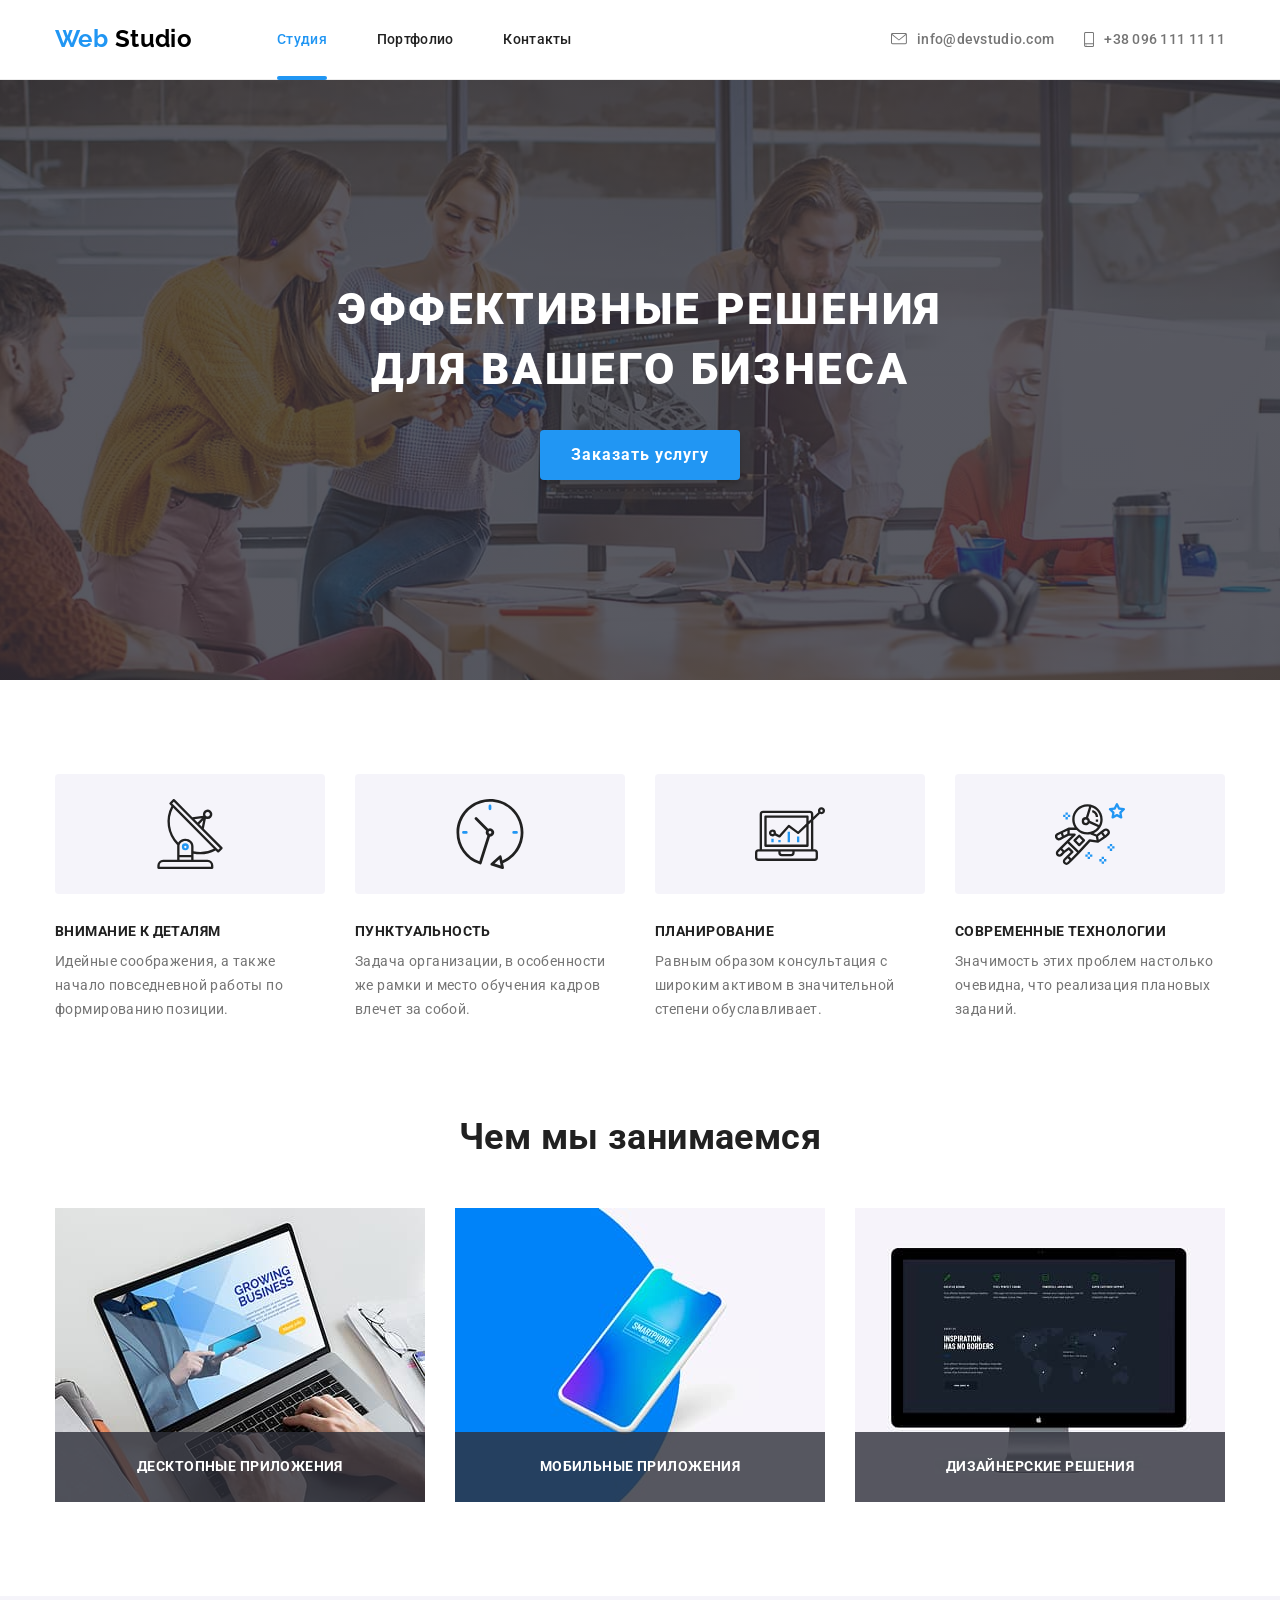
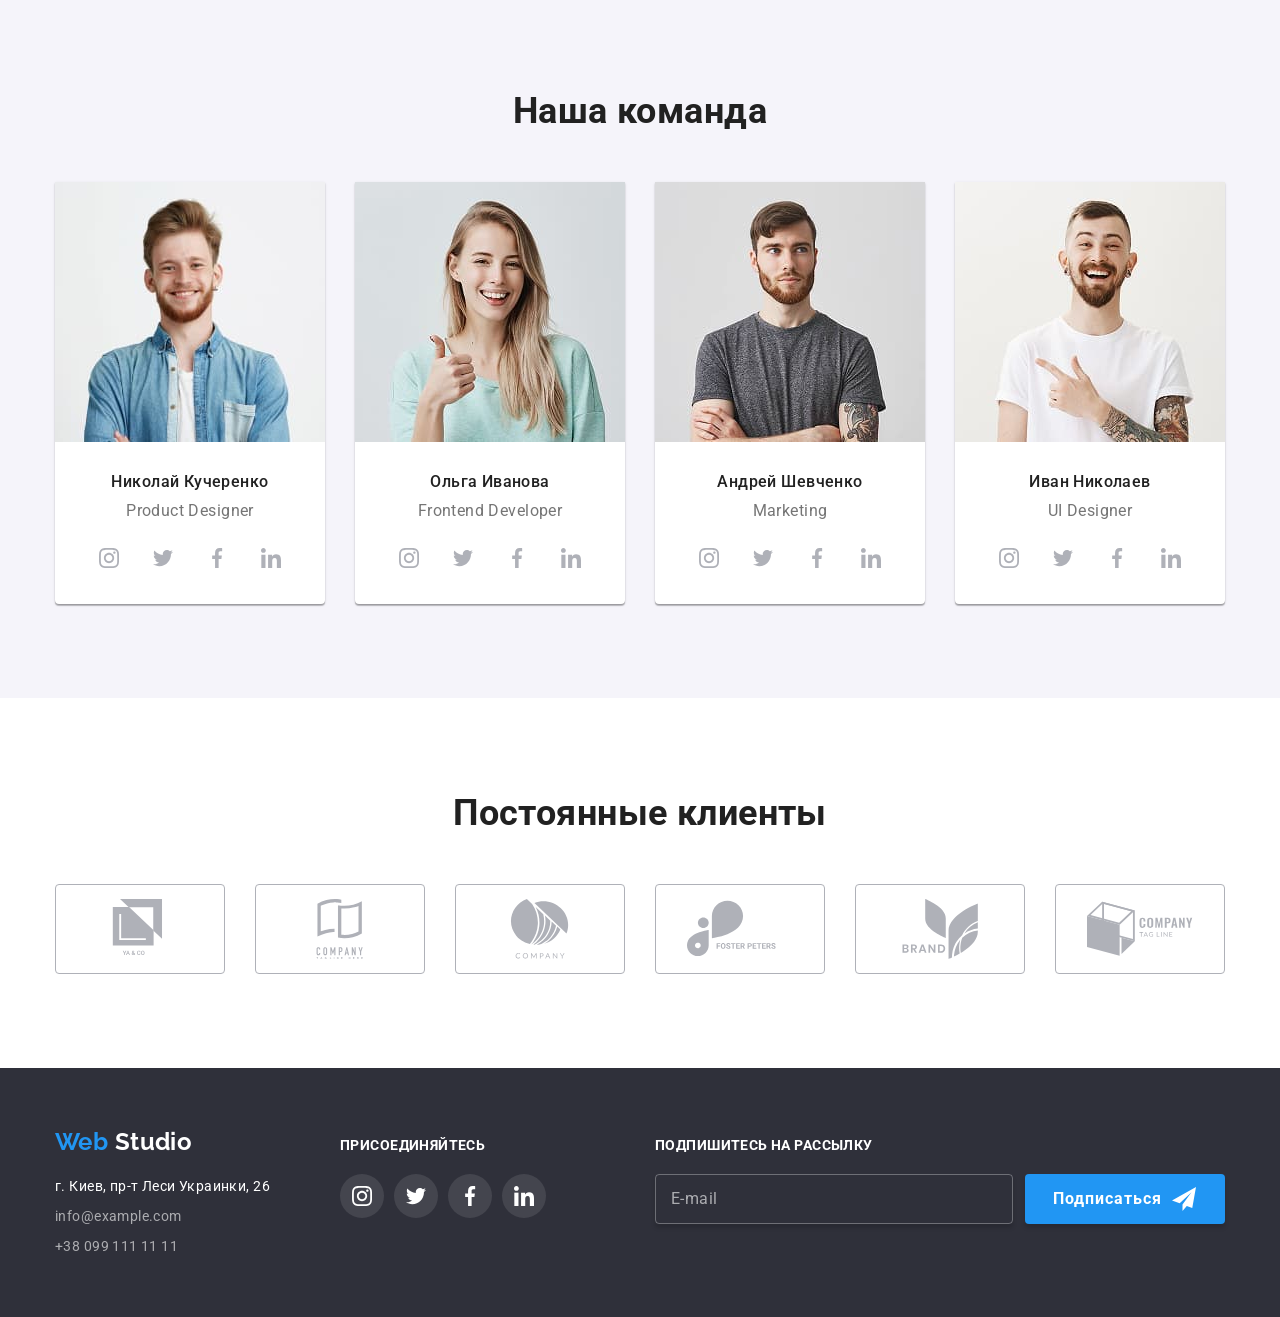
==== commit 27123424: "Add footer markup and styles" ====
--- a/index.html
+++ b/index.html
@@ -635,6 +635,122 @@
       </section>
     </main>
 
+    <!-- Page footer -->
+    <footer class="page-footer">
+      <div class="container page-footer__container">
+        <div class="page-footer__contacts">
+          <a class="logo page-footer__logo" href="./" lang="en">
+            <span class="logo--accent">Web</span> Studio
+          </a>
+
+          <address class="page-footer__address">
+            <a
+              class="page-footer__link page-footer__link--map"
+              href="https://maps.app.goo.gl/Gkqo7Z41vK2xTPrL8"
+              target="_blank"
+              rel="noopener noreferrer"
+            >
+              г. Киев, пр-т Леси Украинки, 26
+            </a>
+            <a class="page-footer__link" href="mailto:info@example.com"
+              >info@example.com</a
+            >
+            <a class="page-footer__link" href="tel:+380991111111"
+              >+38 099 111 11 11</a
+            >
+          </address>
+        </div>
+
+        <div class="page-footer__socials">
+          <b class="page-footer__text">Присоединяйтесь</b>
+
+          <ul class="social-networks">
+            <li class="social-networks__item">
+              <a
+                class="social-networks__link social-networks__link--theme-dark"
+                href="#"
+                target="_blank"
+                rel="noopener noreferrer"
+                aria-label="Instagram"
+              >
+                <svg class="social-networks__icon" aria-hidden="true">
+                  <use href="./images/icons.svg#instagram"></use>
+                </svg>
+              </a>
+            </li>
+            <li class="social-networks__item">
+              <a
+                class="social-networks__link social-networks__link--theme-dark"
+                href="#"
+                target="_blank"
+                rel="noopener noreferrer"
+                aria-label="Twitter"
+              >
+                <svg class="social-networks__icon" aria-hidden="true">
+                  <use href="./images/icons.svg#twitter"></use>
+                </svg>
+              </a>
+            </li>
+            <li class="social-networks__item">
+              <a
+                class="social-networks__link social-networks__link--theme-dark"
+                href="#"
+                target="_blank"
+                rel="noopener noreferrer"
+                aria-label="Facebook"
+              >
+                <svg class="social-networks__icon" aria-hidden="true">
+                  <use href="./images/icons.svg#facebook"></use>
+                </svg>
+              </a>
+            </li>
+            <li class="social-networks__item">
+              <a
+                class="social-networks__link social-networks__link--theme-dark"
+                href="#"
+                target="_blank"
+                rel="noopener noreferrer"
+                aria-label="LinkedIn"
+              >
+                <svg class="social-networks__icon" aria-hidden="true">
+                  <use href="./images/icons.svg#linkedin"></use>
+                </svg>
+              </a>
+            </li>
+          </ul>
+        </div>
+
+        <div class="page-footer__form">
+          <b class="page-footer__text">Подпишитесь на рассылку</b>
+
+          <form class="subscribe-form">
+            <label class="visually-hidden" for="email">E-mail</label>
+            <input
+              class="subscribe-form__input"
+              type="email"
+              name="email"
+              id="email"
+              placeholder="E-mail"
+              autocomplete="email"
+              required
+            />
+
+            <button class="button button--icon" type="submit">
+              Подписаться
+              <svg
+                class="button__icon"
+                width="24"
+                height="24"
+                aria-hidden="true"
+              >
+                <use href="./images/icons.svg#send"></use>
+              </svg>
+            </button>
+          </form>
+        </div>
+      </div>
+    </footer>
+
     <script src="./js/mobile-menu.js"></script>
   </body>
 </html>
--- a/css/main.min.css
+++ b/css/main.min.css
@@ -1 +1 @@
-/*! modern-normalize v3.0.1 | MIT License | https://github.com/sindresorhus/modern-normalize */*,::before,::after{-webkit-box-sizing:border-box;box-sizing:border-box}html{font-family:system-ui,"Segoe UI",Roboto,Helvetica,Arial,sans-serif,"Apple Color Emoji","Segoe UI Emoji";line-height:1.15;-webkit-text-size-adjust:100%;-moz-tab-size:4;-o-tab-size:4;tab-size:4}body{margin:0}b,strong{font-weight:bolder}code,kbd,samp,pre{font-family:ui-monospace,SFMono-Regular,Consolas,"Liberation Mono",Menlo,monospace;font-size:1em}small{font-size:80%}sub,sup{font-size:75%;line-height:0;position:relative;vertical-align:baseline}sub{bottom:-0.25em}sup{top:-0.5em}table{border-color:currentcolor}button,input,optgroup,select,textarea{font-family:inherit;font-size:100%;line-height:1.15;margin:0}button,[type=button],[type=reset],[type=submit]{-webkit-appearance:button}legend{padding:0}progress{vertical-align:baseline}::-webkit-inner-spin-button,::-webkit-outer-spin-button{height:auto}[type=search]{-webkit-appearance:textfield;outline-offset:-2px}::-webkit-search-decoration{-webkit-appearance:none}::-webkit-file-upload-button{-webkit-appearance:button;font:inherit}summary{display:list-item}.visually-hidden{position:absolute;width:1px;height:1px;margin:-1px;border:0;padding:0;clip:rect(0 0 0 0);overflow:hidden}.contacts__link,.site-nav__link,.logo{color:inherit;text-decoration:none}.clients-list,.team-list,.gallery-list,.features-list,.social-networks,.site-nav{padding-left:0;margin:0;list-style-type:none}@font-face{font-family:"Raleway";src:url("../fonts/Raleway-Bold.woff2") format("woff2"),url("../fonts/Raleway-Bold.woff") format("woff");font-weight:700;font-display:swap}@font-face{font-family:"Roboto";src:url("../fonts/Roboto-Regular.woff2") format("woff2"),url("../fonts/Roboto-Regular.woff") format("woff");font-weight:400;font-display:swap}@font-face{font-family:"Roboto";src:url("../fonts/Roboto-Medium.woff2") format("woff2"),url("../fonts/Roboto-Medium.woff") format("woff");font-weight:500;font-display:swap}@font-face{font-family:"Roboto";src:url("../fonts/Roboto-Bold.woff2") format("woff2"),url("../fonts/Roboto-Bold.woff") format("woff");font-weight:700;font-display:swap}@font-face{font-family:"Roboto";src:url("../fonts/Roboto-Black.woff2") format("woff2"),url("../fonts/Roboto-Black.woff") format("woff");font-weight:900;font-display:swap}body{font-family:"Roboto",sans-serif;font-size:14px;letter-spacing:.03em;line-height:1.71;color:#757575;background-color:#fff}body.menu-open{overflow:hidden}h1,h2,h3,h4,h5,h6,p{margin:0}img{display:block;max-width:100%;height:auto}abbr{text-decoration:none;cursor:help}.container{padding:0 15px;margin:0 auto}@media screen and (min-width: 480px){.container{width:480px}}@media screen and (min-width: 768px){.container{width:768px}}@media screen and (min-width: 1200px){.container{width:1200px}}.section{padding:60px 0}@media screen and (min-width: 1200px){.section{padding:94px 0}}.section--secondary{background-color:#f5f4fa}.section--no-padding-t{padding-top:0}.section--hidden{display:none}@media screen and (min-width: 1200px){.section--hidden{display:block}}.section__title{margin-bottom:30px;font-size:28px;line-height:1.18;color:#212121;text-align:center}@media screen and (min-width: 1200px){.section__title{margin-bottom:50px;font-size:36px;line-height:1.17}}.logo{font-family:"Raleway",sans-serif;font-weight:700;font-size:24px;line-height:1.17;color:#000}.logo--accent{color:#2196f3}.menu-toggle{display:-webkit-inline-box;display:-ms-inline-flexbox;display:inline-flex;padding:0;border:none;background-color:rgba(0,0,0,0);-webkit-transition-property:color;transition-property:color;-webkit-transition-duration:250ms;transition-duration:250ms;-webkit-transition-timing-function:cubic-bezier(0.4, 0, 0.2, 1);transition-timing-function:cubic-bezier(0.4, 0, 0.2, 1)}@media screen and (min-width: 768px){.menu-toggle{display:none}}.menu-toggle:hover,.menu-toggle:focus{color:#2196f3}.menu-toggle__icon-menu,.menu-toggle__icon-close{fill:currentColor;-webkit-transform-origin:center;transform-origin:center;-webkit-transition-property:opacity,-webkit-transform;transition-property:opacity,-webkit-transform;transition-property:opacity,transform;transition-property:opacity,transform,-webkit-transform;-webkit-transition-duration:250ms;transition-duration:250ms;-webkit-transition-timing-function:cubic-bezier(0.4, 0, 0.2, 1);transition-timing-function:cubic-bezier(0.4, 0, 0.2, 1)}.menu-toggle--open .menu-toggle__icon-menu{opacity:0;-webkit-transform:scale(0);transform:scale(0)}.menu-toggle__icon-close{opacity:0;-webkit-transform:scale(0);transform:scale(0)}.menu-toggle--open .menu-toggle__icon-close{opacity:1;-webkit-transform:scale(1);transform:scale(1)}@media screen and (max-width: 767px){.mobile-menu{position:absolute;top:100%;left:0;z-index:1;width:100%;max-height:calc(100dvh - var(--page-header-height));padding:60px 0;text-align:center;background-color:#fff;-webkit-box-shadow:0 4px 8px rgba(0,0,0,.04),0 2px 4px rgba(0,0,0,.08),0 1px 3px rgba(0,0,0,.16);box-shadow:0 4px 8px rgba(0,0,0,.04),0 2px 4px rgba(0,0,0,.08),0 1px 3px rgba(0,0,0,.16);overflow-y:auto;opacity:0;visibility:hidden;pointer-events:none;-webkit-transition-property:opacity,visibility;transition-property:opacity,visibility;-webkit-transition-duration:250ms;transition-duration:250ms;-webkit-transition-timing-function:cubic-bezier(0.4, 0, 0.2, 1);transition-timing-function:cubic-bezier(0.4, 0, 0.2, 1)}.mobile-menu--open{opacity:1;visibility:visible;pointer-events:initial}}@media screen and (min-width: 768px){.mobile-menu{display:-webkit-box;display:-ms-flexbox;display:flex;-webkit-box-pack:justify;-ms-flex-pack:justify;justify-content:space-between;-webkit-box-align:center;-ms-flex-align:center;align-items:center;-webkit-box-flex:1;-ms-flex-positive:1;flex-grow:1;margin-left:81px}}@media screen and (min-width: 1200px){.mobile-menu{margin-left:85px}}.site-nav{display:-webkit-inline-box;display:-ms-inline-flexbox;display:inline-flex;-webkit-box-orient:vertical;-webkit-box-direction:normal;-ms-flex-direction:column;flex-direction:column;margin-bottom:48px}@media screen and (min-width: 768px){.site-nav{-webkit-box-orient:horizontal;-webkit-box-direction:normal;-ms-flex-direction:row;flex-direction:row;margin-bottom:0}}.site-nav__item:not(:last-child){margin-bottom:40px}@media screen and (min-width: 768px){.site-nav__item:not(:last-child){margin-right:50px;margin-bottom:0}}.site-nav__link{position:relative;display:inline-block;padding-bottom:12px;font-weight:500;font-size:18px;line-height:1.17;letter-spacing:.02em;color:#212121;-webkit-transition-property:color;transition-property:color;-webkit-transition-duration:250ms;transition-duration:250ms;-webkit-transition-timing-function:cubic-bezier(0.4, 0, 0.2, 1);transition-timing-function:cubic-bezier(0.4, 0, 0.2, 1)}@media screen and (min-width: 768px){.site-nav__link{padding:32px 0 31px;font-size:14px;line-height:1.14}}.site-nav__link::after{position:absolute;bottom:-1px;left:0;content:"";width:100%;height:4px;background-color:#2196f3;border-radius:2px;-webkit-transform:scaleX(0);transform:scaleX(0);-webkit-transform-origin:left;transform-origin:left;-webkit-transition-property:-webkit-transform;transition-property:-webkit-transform;transition-property:transform;transition-property:transform, -webkit-transform;-webkit-transition-duration:250ms;transition-duration:250ms;-webkit-transition-timing-function:cubic-bezier(0.4, 0, 0.2, 1);transition-timing-function:cubic-bezier(0.4, 0, 0.2, 1)}.site-nav__link--active,.site-nav__link:hover,.site-nav__link:focus{color:#2196f3}.site-nav__link--active::after,.site-nav__link:hover::after,.site-nav__link:focus::after{-webkit-transform:scaleX(1);transform:scaleX(1)}.contacts{display:-webkit-inline-box;display:-ms-inline-flexbox;display:inline-flex;-webkit-box-align:center;-ms-flex-align:center;align-items:center;-webkit-box-orient:vertical;-webkit-box-direction:normal;-ms-flex-direction:column;flex-direction:column}@media screen and (min-width: 768px){.contacts{-webkit-box-align:start;-ms-flex-align:start;align-items:flex-start}}@media screen and (min-width: 1200px){.contacts{-webkit-box-orient:horizontal;-webkit-box-direction:normal;-ms-flex-direction:row;flex-direction:row}}.contacts__link{display:-webkit-box;display:-ms-flexbox;display:flex;-webkit-box-align:center;-ms-flex-align:center;align-items:center;font-weight:500;font-size:18px;line-height:1.17;letter-spacing:.02em;-webkit-transition-property:color;transition-property:color;-webkit-transition-duration:250ms;transition-duration:250ms;-webkit-transition-timing-function:cubic-bezier(0.4, 0, 0.2, 1);transition-timing-function:cubic-bezier(0.4, 0, 0.2, 1)}.contacts__link:not(:last-child){margin-bottom:16px}@media screen and (min-width: 768px){.contacts__link{font-size:12px}.contacts__link:not(:last-child){margin-bottom:10px}}@media screen and (min-width: 1200px){.contacts__link{font-size:14px;line-height:1.14}.contacts__link:not(:last-child){margin-right:30px;margin-bottom:0}}.contacts__link:hover,.contacts__link:focus{color:#2196f3}.contacts__icon{margin-right:10px;fill:currentColor}.button{min-width:200px;min-height:50px;padding:13px 28px;font-weight:700;font-size:16px;line-height:1.14;letter-spacing:.06em;color:#fff;background-color:#2196f3;-webkit-box-shadow:0 4px 4px rgba(0,0,0,.15);box-shadow:0 4px 4px rgba(0,0,0,.15);border:none;border-radius:4px;cursor:pointer;-webkit-transition-property:background-color;transition-property:background-color;-webkit-transition-duration:250ms;transition-duration:250ms;-webkit-transition-timing-function:cubic-bezier(0.4, 0, 0.2, 1);transition-timing-function:cubic-bezier(0.4, 0, 0.2, 1)}.button:hover,.button:focus{background-color:#188ce8}.social-networks{display:-webkit-inline-box;display:-ms-inline-flexbox;display:inline-flex}.social-networks__item:not(:last-child){margin-right:10px}.social-networks__link{display:-webkit-box;display:-ms-flexbox;display:flex;width:44px;height:44px;color:#afb1b8;border-radius:50%;-webkit-transition-property:color,background-color;transition-property:color,background-color;-webkit-transition-duration:250ms;transition-duration:250ms;-webkit-transition-timing-function:cubic-bezier(0.4, 0, 0.2, 1);transition-timing-function:cubic-bezier(0.4, 0, 0.2, 1)}.social-networks__link:hover,.social-networks__link:focus{color:#fff;background-color:#2196f3}.social-networks__icon{width:20px;height:20px;margin:auto;fill:currentColor}.page-header{position:relative;min-height:60px;padding:10px 0 9px;border-bottom:1px solid #ececec}@media screen and (min-width: 768px){.page-header{min-height:80px;padding:0}}.page-header__container{display:-webkit-box;display:-ms-flexbox;display:flex;-webkit-box-pack:justify;-ms-flex-pack:justify;justify-content:space-between;-webkit-box-align:center;-ms-flex-align:center;align-items:center}.hero{display:-webkit-box;display:-ms-flexbox;display:flex;-webkit-box-pack:center;-ms-flex-pack:center;justify-content:center;-webkit-box-align:center;-ms-flex-align:center;align-items:center;-webkit-box-orient:vertical;-webkit-box-direction:normal;-ms-flex-direction:column;flex-direction:column;max-width:480px;min-height:400px;padding:40px 15px;margin:0 auto;background-color:#2f303a;background-image:-webkit-gradient(linear, left top, left bottom, from(rgba(47, 48, 58, 0.8)), to(rgba(47, 48, 58, 0.8))),url("../images/hero-bg/hero-bg-mobile.jpg");background-image:linear-gradient(rgba(47, 48, 58, 0.8), rgba(47, 48, 58, 0.8)),url("../images/hero-bg/hero-bg-mobile.jpg");background-repeat:no-repeat;background-position:center;background-size:cover}@media screen and (min-device-pixel-ratio: 2),screen and (-webkit-min-device-pixel-ratio: 2),screen and (min-resolution: 192dpi),screen and (min-resolution: 2dppx){.hero{background-image:-webkit-gradient(linear, left top, left bottom, from(rgba(47, 48, 58, 0.8)), to(rgba(47, 48, 58, 0.8))),url("../images/hero-bg/hero-bg-mobile@2x.jpg");background-image:linear-gradient(rgba(47, 48, 58, 0.8), rgba(47, 48, 58, 0.8)),url("../images/hero-bg/hero-bg-mobile@2x.jpg")}}@media screen and (min-width: 768px){.hero{max-width:768px;background-image:-webkit-gradient(linear, left top, left bottom, from(rgba(47, 48, 58, 0.8)), to(rgba(47, 48, 58, 0.8))),url("../images/hero-bg/hero-bg-tablet.jpg");background-image:linear-gradient(rgba(47, 48, 58, 0.8), rgba(47, 48, 58, 0.8)),url("../images/hero-bg/hero-bg-tablet.jpg")}}@media screen and (min-width: 768px)and (min-device-pixel-ratio: 2),screen and (min-width: 768px)and (-webkit-min-device-pixel-ratio: 2),screen and (min-width: 768px)and (min-resolution: 192dpi),screen and (min-width: 768px)and (min-resolution: 2dppx){.hero{background-image:-webkit-gradient(linear, left top, left bottom, from(rgba(47, 48, 58, 0.8)), to(rgba(47, 48, 58, 0.8))),url("../images/hero-bg/hero-bg-tablet@2x.jpg");background-image:linear-gradient(rgba(47, 48, 58, 0.8), rgba(47, 48, 58, 0.8)),url("../images/hero-bg/hero-bg-tablet@2x.jpg")}}@media screen and (min-width: 1200px){.hero{max-width:1600px;min-height:600px;background-image:-webkit-gradient(linear, left top, left bottom, from(rgba(47, 48, 58, 0.8)), to(rgba(47, 48, 58, 0.8))),url("../images/hero-bg/hero-bg-desktop.jpg");background-image:linear-gradient(rgba(47, 48, 58, 0.8), rgba(47, 48, 58, 0.8)),url("../images/hero-bg/hero-bg-desktop.jpg")}}@media screen and (min-width: 1200px)and (min-device-pixel-ratio: 2),screen and (min-width: 1200px)and (-webkit-min-device-pixel-ratio: 2),screen and (min-width: 1200px)and (min-resolution: 192dpi),screen and (min-width: 1200px)and (min-resolution: 2dppx){.hero{background-image:-webkit-gradient(linear, left top, left bottom, from(rgba(47, 48, 58, 0.8)), to(rgba(47, 48, 58, 0.8))),url("../images/hero-bg/hero-bg-desktop@2x.jpg");background-image:linear-gradient(rgba(47, 48, 58, 0.8), rgba(47, 48, 58, 0.8)),url("../images/hero-bg/hero-bg-desktop@2x.jpg")}}.hero__title{max-width:360px;margin:0 auto 30px;font-weight:900;font-size:26px;line-height:1.62;letter-spacing:.06em;color:#fff;text-transform:uppercase;text-align:center}@media screen and (min-width: 1200px){.hero__title{max-width:696px;font-size:44px;line-height:1.36}}@media screen and (min-width: 768px){.features-list{display:-webkit-box;display:-ms-flexbox;display:flex;-ms-flex-wrap:wrap;flex-wrap:wrap}}.features-list__item::before{display:block;content:"";height:120px;margin-bottom:30px;background-color:#f5f4fa;background-repeat:no-repeat;background-position:center;border-radius:4px}.features-list__item:not(:last-child){margin-bottom:30px}@media screen and (min-width: 768px){.features-list__item{-ms-flex-preferred-size:calc((100% - 30px)/2);flex-basis:calc((100% - 30px)/2)}.features-list__item:nth-child(odd){margin-right:30px}.features-list__item:nth-last-child(-n+2){margin-bottom:0}}@media screen and (min-width: 1200px){.features-list__item{-ms-flex-preferred-size:calc((100% - 90px)/4);flex-basis:calc((100% - 90px)/4)}.features-list__item:nth-child(odd){margin-right:0}.features-list__item:not(:last-child){margin-right:30px;margin-bottom:0}}.features-list__title{margin-bottom:10px;font-size:14px;line-height:1.14;color:#212121;text-transform:uppercase;text-align:center}@media screen and (min-width: 768px){.features-list__title{text-align:left}}.features-list__item--antenna::before{background-image:url("../images/features/antenna.svg")}.features-list__item--clock::before{background-image:url("../images/features/clock.svg")}.features-list__item--diagram::before{background-image:url("../images/features/diagram.svg")}.features-list__item--astronaut::before{background-image:url("../images/features/astronaut.svg")}.gallery-list{display:-webkit-box;display:-ms-flexbox;display:flex;-webkit-box-pack:justify;-ms-flex-pack:justify;justify-content:space-between}.gallery-list__item{position:relative;-ms-flex-preferred-size:calc((100% - 60px)/3);flex-basis:calc((100% - 60px)/3)}.gallery-list__label{position:absolute;bottom:0;left:0;width:100%;min-height:70px;padding:27px 24px;font-weight:700;font-size:14px;line-height:1.14;color:#fff;text-transform:uppercase;text-align:center;background-color:rgba(47,48,58,.8)}@media screen and (min-width: 768px){.team-list{display:-webkit-box;display:-ms-flexbox;display:flex;-ms-flex-wrap:wrap;flex-wrap:wrap}}.team-list__item{background-color:#fff;-webkit-box-shadow:0 1px 3px rgba(0,0,0,.12),0 1px 1px rgba(0,0,0,.14),0 2px 1px rgba(0,0,0,.2);box-shadow:0 1px 3px rgba(0,0,0,.12),0 1px 1px rgba(0,0,0,.14),0 2px 1px rgba(0,0,0,.2);border-bottom-left-radius:4px;border-bottom-right-radius:4px;overflow:hidden}.team-list__item:not(:last-child){margin-bottom:30px}@media screen and (min-width: 768px){.team-list__item{-ms-flex-preferred-size:calc((100% - 30px)/2);flex-basis:calc((100% - 30px)/2)}.team-list__item:nth-child(odd){margin-right:30px}.team-list__item:nth-last-child(-n+2){margin-bottom:0}}@media screen and (min-width: 1200px){.team-list__item{-ms-flex-preferred-size:calc((100% - 90px)/4);flex-basis:calc((100% - 90px)/4)}.team-list__item:nth-child(odd){margin-right:0}.team-list__item:not(:last-child){margin-right:30px;margin-bottom:0}}.team-list__meta{padding:30px 24px 24px;text-align:center}.team-list__name,.team-list__occupation{font-size:16px;line-height:1.19}.team-list__name{margin-bottom:10px;font-weight:500;color:#212121}.team-list__occupation{margin-bottom:16px}.clients-list{display:-webkit-box;display:-ms-flexbox;display:flex;-ms-flex-wrap:wrap;flex-wrap:wrap}.clients-list__item{-ms-flex-preferred-size:calc((100% - 30px)/2);flex-basis:calc((100% - 30px)/2);margin-right:30px;margin-bottom:30px}.clients-list__item:nth-child(even){margin-right:0}.clients-list__item:nth-last-child(-n+2){margin-bottom:0}@media screen and (min-width: 768px){.clients-list__item{-ms-flex-preferred-size:calc((100% - 60px)/3);flex-basis:calc((100% - 60px)/3)}.clients-list__item:nth-child(even){margin-right:30px}.clients-list__item:nth-last-child(-n+2){margin-bottom:30px}.clients-list__item:nth-child(3n){margin-right:0}.clients-list__item:nth-last-child(-n+3){margin-bottom:0}}@media screen and (min-width: 1200px){.clients-list__item{-ms-flex-preferred-size:calc((100% - 150px)/6);flex-basis:calc((100% - 150px)/6);margin-bottom:0}.clients-list__item:nth-child(3n){margin-right:30px}.clients-list__item:last-child{margin-right:0}}.clients-list__link{display:-webkit-box;display:-ms-flexbox;display:flex;-webkit-box-pack:center;-ms-flex-pack:center;justify-content:center;-webkit-box-align:center;-ms-flex-align:center;align-items:center;height:90px;color:#afb1b8;border:1px solid currentColor;border-radius:4px;-webkit-transition-property:color;transition-property:color;-webkit-transition-duration:250ms;transition-duration:250ms;-webkit-transition-timing-function:cubic-bezier(0.4, 0, 0.2, 1);transition-timing-function:cubic-bezier(0.4, 0, 0.2, 1)}.clients-list__link:hover,.clients-list__link:focus{color:#2196f3}.clients-list__icon{width:106px;height:60px;fill:currentColor}/*# sourceMappingURL=main.min.css.map */+/*! modern-normalize v3.0.1 | MIT License | https://github.com/sindresorhus/modern-normalize */*,::before,::after{-webkit-box-sizing:border-box;box-sizing:border-box}html{font-family:system-ui,"Segoe UI",Roboto,Helvetica,Arial,sans-serif,"Apple Color Emoji","Segoe UI Emoji";line-height:1.15;-webkit-text-size-adjust:100%;-moz-tab-size:4;-o-tab-size:4;tab-size:4}body{margin:0}b,strong{font-weight:bolder}code,kbd,samp,pre{font-family:ui-monospace,SFMono-Regular,Consolas,"Liberation Mono",Menlo,monospace;font-size:1em}small{font-size:80%}sub,sup{font-size:75%;line-height:0;position:relative;vertical-align:baseline}sub{bottom:-0.25em}sup{top:-0.5em}table{border-color:currentcolor}button,input,optgroup,select,textarea{font-family:inherit;font-size:100%;line-height:1.15;margin:0}button,[type=button],[type=reset],[type=submit]{-webkit-appearance:button}legend{padding:0}progress{vertical-align:baseline}::-webkit-inner-spin-button,::-webkit-outer-spin-button{height:auto}[type=search]{-webkit-appearance:textfield;outline-offset:-2px}::-webkit-search-decoration{-webkit-appearance:none}::-webkit-file-upload-button{-webkit-appearance:button;font:inherit}summary{display:list-item}.visually-hidden{position:absolute;width:1px;height:1px;margin:-1px;border:0;padding:0;clip:rect(0 0 0 0);overflow:hidden}.page-footer__link,.contacts__link,.site-nav__link,.logo{color:inherit;text-decoration:none}.clients-list,.team-list,.gallery-list,.features-list,.social-networks,.site-nav{padding-left:0;margin:0;list-style-type:none}@font-face{font-family:"Raleway";src:url("../fonts/Raleway-Bold.woff2") format("woff2"),url("../fonts/Raleway-Bold.woff") format("woff");font-weight:700;font-display:swap}@font-face{font-family:"Roboto";src:url("../fonts/Roboto-Regular.woff2") format("woff2"),url("../fonts/Roboto-Regular.woff") format("woff");font-weight:400;font-display:swap}@font-face{font-family:"Roboto";src:url("../fonts/Roboto-Medium.woff2") format("woff2"),url("../fonts/Roboto-Medium.woff") format("woff");font-weight:500;font-display:swap}@font-face{font-family:"Roboto";src:url("../fonts/Roboto-Bold.woff2") format("woff2"),url("../fonts/Roboto-Bold.woff") format("woff");font-weight:700;font-display:swap}@font-face{font-family:"Roboto";src:url("../fonts/Roboto-Black.woff2") format("woff2"),url("../fonts/Roboto-Black.woff") format("woff");font-weight:900;font-display:swap}body{font-family:"Roboto",sans-serif;font-size:14px;letter-spacing:.03em;line-height:1.71;color:#757575;background-color:#fff}body.menu-open{overflow:hidden}h1,h2,h3,h4,h5,h6,p{margin:0}img{display:block;max-width:100%;height:auto}abbr{text-decoration:none;cursor:help}.container{padding:0 15px;margin:0 auto}@media screen and (min-width: 480px){.container{width:480px}}@media screen and (min-width: 768px){.container{width:768px}}@media screen and (min-width: 1200px){.container{width:1200px}}.section{padding:60px 0}@media screen and (min-width: 1200px){.section{padding:94px 0}}.section--secondary{background-color:#f5f4fa}.section--no-padding-t{padding-top:0}.section--hidden{display:none}@media screen and (min-width: 1200px){.section--hidden{display:block}}.section__title{margin-bottom:30px;font-size:28px;line-height:1.18;color:#212121;text-align:center}@media screen and (min-width: 1200px){.section__title{margin-bottom:50px;font-size:36px;line-height:1.17}}.logo{font-family:"Raleway",sans-serif;font-weight:700;font-size:24px;line-height:1.17;color:#000}.logo--accent{color:#2196f3}.menu-toggle{display:-webkit-inline-box;display:-ms-inline-flexbox;display:inline-flex;padding:0;border:none;background-color:rgba(0,0,0,0);-webkit-transition-property:color;transition-property:color;-webkit-transition-duration:250ms;transition-duration:250ms;-webkit-transition-timing-function:cubic-bezier(0.4, 0, 0.2, 1);transition-timing-function:cubic-bezier(0.4, 0, 0.2, 1)}@media screen and (min-width: 768px){.menu-toggle{display:none}}.menu-toggle:hover,.menu-toggle:focus{color:#2196f3}.menu-toggle__icon-menu,.menu-toggle__icon-close{fill:currentColor;-webkit-transform-origin:center;transform-origin:center;-webkit-transition-property:opacity,-webkit-transform;transition-property:opacity,-webkit-transform;transition-property:opacity,transform;transition-property:opacity,transform,-webkit-transform;-webkit-transition-duration:250ms;transition-duration:250ms;-webkit-transition-timing-function:cubic-bezier(0.4, 0, 0.2, 1);transition-timing-function:cubic-bezier(0.4, 0, 0.2, 1)}.menu-toggle--open .menu-toggle__icon-menu{opacity:0;-webkit-transform:scale(0);transform:scale(0)}.menu-toggle__icon-close{opacity:0;-webkit-transform:scale(0);transform:scale(0)}.menu-toggle--open .menu-toggle__icon-close{opacity:1;-webkit-transform:scale(1);transform:scale(1)}@media screen and (max-width: 767px){.mobile-menu{position:absolute;top:100%;left:0;z-index:1;width:100%;max-height:calc(100dvh - var(--page-header-height));padding:60px 0;text-align:center;background-color:#fff;-webkit-box-shadow:0 4px 8px rgba(0,0,0,.04),0 2px 4px rgba(0,0,0,.08),0 1px 3px rgba(0,0,0,.16);box-shadow:0 4px 8px rgba(0,0,0,.04),0 2px 4px rgba(0,0,0,.08),0 1px 3px rgba(0,0,0,.16);overflow-y:auto;opacity:0;visibility:hidden;pointer-events:none;-webkit-transition-property:opacity,visibility;transition-property:opacity,visibility;-webkit-transition-duration:250ms;transition-duration:250ms;-webkit-transition-timing-function:cubic-bezier(0.4, 0, 0.2, 1);transition-timing-function:cubic-bezier(0.4, 0, 0.2, 1)}.mobile-menu--open{opacity:1;visibility:visible;pointer-events:initial}}@media screen and (min-width: 768px){.mobile-menu{display:-webkit-box;display:-ms-flexbox;display:flex;-webkit-box-pack:justify;-ms-flex-pack:justify;justify-content:space-between;-webkit-box-align:center;-ms-flex-align:center;align-items:center;-webkit-box-flex:1;-ms-flex-positive:1;flex-grow:1;margin-left:81px}}@media screen and (min-width: 1200px){.mobile-menu{margin-left:85px}}.site-nav{display:-webkit-inline-box;display:-ms-inline-flexbox;display:inline-flex;-webkit-box-orient:vertical;-webkit-box-direction:normal;-ms-flex-direction:column;flex-direction:column;margin-bottom:48px}@media screen and (min-width: 768px){.site-nav{-webkit-box-orient:horizontal;-webkit-box-direction:normal;-ms-flex-direction:row;flex-direction:row;margin-bottom:0}}.site-nav__item:not(:last-child){margin-bottom:40px}@media screen and (min-width: 768px){.site-nav__item:not(:last-child){margin-right:50px;margin-bottom:0}}.site-nav__link{position:relative;display:inline-block;padding-bottom:12px;font-weight:500;font-size:18px;line-height:1.17;letter-spacing:.02em;color:#212121;-webkit-transition-property:color;transition-property:color;-webkit-transition-duration:250ms;transition-duration:250ms;-webkit-transition-timing-function:cubic-bezier(0.4, 0, 0.2, 1);transition-timing-function:cubic-bezier(0.4, 0, 0.2, 1)}@media screen and (min-width: 768px){.site-nav__link{padding:32px 0 31px;font-size:14px;line-height:1.14}}.site-nav__link::after{position:absolute;bottom:-1px;left:0;content:"";width:100%;height:4px;background-color:#2196f3;border-radius:2px;-webkit-transform:scaleX(0);transform:scaleX(0);-webkit-transform-origin:left;transform-origin:left;-webkit-transition-property:-webkit-transform;transition-property:-webkit-transform;transition-property:transform;transition-property:transform, -webkit-transform;-webkit-transition-duration:250ms;transition-duration:250ms;-webkit-transition-timing-function:cubic-bezier(0.4, 0, 0.2, 1);transition-timing-function:cubic-bezier(0.4, 0, 0.2, 1)}.site-nav__link--active,.site-nav__link:hover,.site-nav__link:focus{color:#2196f3}.site-nav__link--active::after,.site-nav__link:hover::after,.site-nav__link:focus::after{-webkit-transform:scaleX(1);transform:scaleX(1)}.contacts{display:-webkit-inline-box;display:-ms-inline-flexbox;display:inline-flex;-webkit-box-align:center;-ms-flex-align:center;align-items:center;-webkit-box-orient:vertical;-webkit-box-direction:normal;-ms-flex-direction:column;flex-direction:column}@media screen and (min-width: 768px){.contacts{-webkit-box-align:start;-ms-flex-align:start;align-items:flex-start}}@media screen and (min-width: 1200px){.contacts{-webkit-box-orient:horizontal;-webkit-box-direction:normal;-ms-flex-direction:row;flex-direction:row}}.contacts__link{display:-webkit-box;display:-ms-flexbox;display:flex;-webkit-box-align:center;-ms-flex-align:center;align-items:center;font-weight:500;font-size:18px;line-height:1.17;letter-spacing:.02em;-webkit-transition-property:color;transition-property:color;-webkit-transition-duration:250ms;transition-duration:250ms;-webkit-transition-timing-function:cubic-bezier(0.4, 0, 0.2, 1);transition-timing-function:cubic-bezier(0.4, 0, 0.2, 1)}.contacts__link:not(:last-child){margin-bottom:16px}@media screen and (min-width: 768px){.contacts__link{font-size:12px}.contacts__link:not(:last-child){margin-bottom:10px}}@media screen and (min-width: 1200px){.contacts__link{font-size:14px;line-height:1.14}.contacts__link:not(:last-child){margin-right:30px;margin-bottom:0}}.contacts__link:hover,.contacts__link:focus{color:#2196f3}.contacts__icon{margin-right:10px;fill:currentColor}.button{min-width:200px;min-height:50px;padding:13px 28px;font-weight:700;font-size:16px;line-height:1.14;letter-spacing:.06em;color:#fff;background-color:#2196f3;-webkit-box-shadow:0 4px 4px rgba(0,0,0,.15);box-shadow:0 4px 4px rgba(0,0,0,.15);border:none;border-radius:4px;cursor:pointer;-webkit-transition-property:background-color;transition-property:background-color;-webkit-transition-duration:250ms;transition-duration:250ms;-webkit-transition-timing-function:cubic-bezier(0.4, 0, 0.2, 1);transition-timing-function:cubic-bezier(0.4, 0, 0.2, 1)}.button--icon{display:-webkit-inline-box;display:-ms-inline-flexbox;display:inline-flex;-webkit-box-align:center;-ms-flex-align:center;align-items:center}.button:hover,.button:focus{background-color:#188ce8}.button__icon{margin-left:10px}.social-networks{display:-webkit-inline-box;display:-ms-inline-flexbox;display:inline-flex}.social-networks__item:not(:last-child){margin-right:10px}.social-networks__link{display:-webkit-box;display:-ms-flexbox;display:flex;width:44px;height:44px;color:#afb1b8;border-radius:50%;-webkit-transition-property:color,background-color;transition-property:color,background-color;-webkit-transition-duration:250ms;transition-duration:250ms;-webkit-transition-timing-function:cubic-bezier(0.4, 0, 0.2, 1);transition-timing-function:cubic-bezier(0.4, 0, 0.2, 1)}.social-networks__link--theme-dark{color:#fff;background-color:hsla(0,0%,100%,.1)}.social-networks__link:hover,.social-networks__link:focus{color:#fff;background-color:#2196f3}.social-networks__icon{width:20px;height:20px;margin:auto;fill:currentColor}@media screen and (min-width: 1200px){.subscribe-form{display:-webkit-box;display:-ms-flexbox;display:flex}}.subscribe-form__input{width:100%;padding:14px 15px;margin-bottom:20px;font-size:16px;letter-spacing:inherit;line-height:1.25;color:#fff;background-color:rgba(0,0,0,0);-webkit-box-shadow:0 4px 4px rgba(0,0,0,.15);box-shadow:0 4px 4px rgba(0,0,0,.15);border:1px solid hsla(0,0%,100%,.3);border-radius:4px;outline:none;-webkit-transition-property:border-color;transition-property:border-color;-webkit-transition-duration:250ms;transition-duration:250ms;-webkit-transition-timing-function:cubic-bezier(0.4, 0, 0.2, 1);transition-timing-function:cubic-bezier(0.4, 0, 0.2, 1)}@media screen and (min-width: 768px){.subscribe-form__input{display:block;width:450px}}@media screen and (min-width: 1200px){.subscribe-form__input{width:358px;margin-right:12px;margin-bottom:0}}.subscribe-form__input::-webkit-input-placeholder{color:hsla(0,0%,100%,.6)}.subscribe-form__input::-moz-placeholder{color:hsla(0,0%,100%,.6)}.subscribe-form__input:-ms-input-placeholder{color:hsla(0,0%,100%,.6)}.subscribe-form__input::-ms-input-placeholder{color:hsla(0,0%,100%,.6)}.subscribe-form__input::placeholder{color:hsla(0,0%,100%,.6)}.subscribe-form__input:focus{border-color:#2196f3}.page-header{position:relative;min-height:60px;padding:10px 0 9px;border-bottom:1px solid #ececec}@media screen and (min-width: 768px){.page-header{min-height:80px;padding:0}}.page-header__container{display:-webkit-box;display:-ms-flexbox;display:flex;-webkit-box-pack:justify;-ms-flex-pack:justify;justify-content:space-between;-webkit-box-align:center;-ms-flex-align:center;align-items:center}.hero{display:-webkit-box;display:-ms-flexbox;display:flex;-webkit-box-pack:center;-ms-flex-pack:center;justify-content:center;-webkit-box-align:center;-ms-flex-align:center;align-items:center;-webkit-box-orient:vertical;-webkit-box-direction:normal;-ms-flex-direction:column;flex-direction:column;max-width:480px;min-height:400px;padding:40px 15px;margin:0 auto;background-color:#2f303a;background-image:-webkit-gradient(linear, left top, left bottom, from(rgba(47, 48, 58, 0.8)), to(rgba(47, 48, 58, 0.8))),url("../images/hero-bg/hero-bg-mobile.jpg");background-image:linear-gradient(rgba(47, 48, 58, 0.8), rgba(47, 48, 58, 0.8)),url("../images/hero-bg/hero-bg-mobile.jpg");background-repeat:no-repeat;background-position:center;background-size:cover}@media screen and (min-device-pixel-ratio: 2),screen and (-webkit-min-device-pixel-ratio: 2),screen and (min-resolution: 192dpi),screen and (min-resolution: 2dppx){.hero{background-image:-webkit-gradient(linear, left top, left bottom, from(rgba(47, 48, 58, 0.8)), to(rgba(47, 48, 58, 0.8))),url("../images/hero-bg/hero-bg-mobile@2x.jpg");background-image:linear-gradient(rgba(47, 48, 58, 0.8), rgba(47, 48, 58, 0.8)),url("../images/hero-bg/hero-bg-mobile@2x.jpg")}}@media screen and (min-width: 768px){.hero{max-width:768px;background-image:-webkit-gradient(linear, left top, left bottom, from(rgba(47, 48, 58, 0.8)), to(rgba(47, 48, 58, 0.8))),url("../images/hero-bg/hero-bg-tablet.jpg");background-image:linear-gradient(rgba(47, 48, 58, 0.8), rgba(47, 48, 58, 0.8)),url("../images/hero-bg/hero-bg-tablet.jpg")}}@media screen and (min-width: 768px)and (min-device-pixel-ratio: 2),screen and (min-width: 768px)and (-webkit-min-device-pixel-ratio: 2),screen and (min-width: 768px)and (min-resolution: 192dpi),screen and (min-width: 768px)and (min-resolution: 2dppx){.hero{background-image:-webkit-gradient(linear, left top, left bottom, from(rgba(47, 48, 58, 0.8)), to(rgba(47, 48, 58, 0.8))),url("../images/hero-bg/hero-bg-tablet@2x.jpg");background-image:linear-gradient(rgba(47, 48, 58, 0.8), rgba(47, 48, 58, 0.8)),url("../images/hero-bg/hero-bg-tablet@2x.jpg")}}@media screen and (min-width: 1200px){.hero{max-width:1600px;min-height:600px;background-image:-webkit-gradient(linear, left top, left bottom, from(rgba(47, 48, 58, 0.8)), to(rgba(47, 48, 58, 0.8))),url("../images/hero-bg/hero-bg-desktop.jpg");background-image:linear-gradient(rgba(47, 48, 58, 0.8), rgba(47, 48, 58, 0.8)),url("../images/hero-bg/hero-bg-desktop.jpg")}}@media screen and (min-width: 1200px)and (min-device-pixel-ratio: 2),screen and (min-width: 1200px)and (-webkit-min-device-pixel-ratio: 2),screen and (min-width: 1200px)and (min-resolution: 192dpi),screen and (min-width: 1200px)and (min-resolution: 2dppx){.hero{background-image:-webkit-gradient(linear, left top, left bottom, from(rgba(47, 48, 58, 0.8)), to(rgba(47, 48, 58, 0.8))),url("../images/hero-bg/hero-bg-desktop@2x.jpg");background-image:linear-gradient(rgba(47, 48, 58, 0.8), rgba(47, 48, 58, 0.8)),url("../images/hero-bg/hero-bg-desktop@2x.jpg")}}.hero__title{max-width:360px;margin:0 auto 30px;font-weight:900;font-size:26px;line-height:1.62;letter-spacing:.06em;color:#fff;text-transform:uppercase;text-align:center}@media screen and (min-width: 1200px){.hero__title{max-width:696px;font-size:44px;line-height:1.36}}@media screen and (min-width: 768px){.features-list{display:-webkit-box;display:-ms-flexbox;display:flex;-ms-flex-wrap:wrap;flex-wrap:wrap}}.features-list__item::before{display:block;content:"";height:120px;margin-bottom:30px;background-color:#f5f4fa;background-repeat:no-repeat;background-position:center;border-radius:4px}.features-list__item:not(:last-child){margin-bottom:30px}@media screen and (min-width: 768px){.features-list__item{-ms-flex-preferred-size:calc((100% - 30px)/2);flex-basis:calc((100% - 30px)/2)}.features-list__item:nth-child(odd){margin-right:30px}.features-list__item:nth-last-child(-n+2){margin-bottom:0}}@media screen and (min-width: 1200px){.features-list__item{-ms-flex-preferred-size:calc((100% - 90px)/4);flex-basis:calc((100% - 90px)/4)}.features-list__item:nth-child(odd){margin-right:0}.features-list__item:not(:last-child){margin-right:30px;margin-bottom:0}}.features-list__title{margin-bottom:10px;font-size:14px;line-height:1.14;color:#212121;text-transform:uppercase;text-align:center}@media screen and (min-width: 768px){.features-list__title{text-align:left}}.features-list__item--antenna::before{background-image:url("../images/features/antenna.svg")}.features-list__item--clock::before{background-image:url("../images/features/clock.svg")}.features-list__item--diagram::before{background-image:url("../images/features/diagram.svg")}.features-list__item--astronaut::before{background-image:url("../images/features/astronaut.svg")}.gallery-list{display:-webkit-box;display:-ms-flexbox;display:flex;-webkit-box-pack:justify;-ms-flex-pack:justify;justify-content:space-between}.gallery-list__item{position:relative;-ms-flex-preferred-size:calc((100% - 60px)/3);flex-basis:calc((100% - 60px)/3)}.gallery-list__label{position:absolute;bottom:0;left:0;width:100%;min-height:70px;padding:27px 24px;font-weight:700;font-size:14px;line-height:1.14;color:#fff;text-transform:uppercase;text-align:center;background-color:rgba(47,48,58,.8)}@media screen and (min-width: 768px){.team-list{display:-webkit-box;display:-ms-flexbox;display:flex;-ms-flex-wrap:wrap;flex-wrap:wrap}}.team-list__item{background-color:#fff;-webkit-box-shadow:0 1px 3px rgba(0,0,0,.12),0 1px 1px rgba(0,0,0,.14),0 2px 1px rgba(0,0,0,.2);box-shadow:0 1px 3px rgba(0,0,0,.12),0 1px 1px rgba(0,0,0,.14),0 2px 1px rgba(0,0,0,.2);border-bottom-left-radius:4px;border-bottom-right-radius:4px;overflow:hidden}.team-list__item:not(:last-child){margin-bottom:30px}@media screen and (min-width: 768px){.team-list__item{-ms-flex-preferred-size:calc((100% - 30px)/2);flex-basis:calc((100% - 30px)/2)}.team-list__item:nth-child(odd){margin-right:30px}.team-list__item:nth-last-child(-n+2){margin-bottom:0}}@media screen and (min-width: 1200px){.team-list__item{-ms-flex-preferred-size:calc((100% - 90px)/4);flex-basis:calc((100% - 90px)/4)}.team-list__item:nth-child(odd){margin-right:0}.team-list__item:not(:last-child){margin-right:30px;margin-bottom:0}}.team-list__meta{padding:30px 24px 24px;text-align:center}.team-list__name,.team-list__occupation{font-size:16px;line-height:1.19}.team-list__name{margin-bottom:10px;font-weight:500;color:#212121}.team-list__occupation{margin-bottom:16px}.clients-list{display:-webkit-box;display:-ms-flexbox;display:flex;-ms-flex-wrap:wrap;flex-wrap:wrap}.clients-list__item{-ms-flex-preferred-size:calc((100% - 30px)/2);flex-basis:calc((100% - 30px)/2);margin-right:30px;margin-bottom:30px}.clients-list__item:nth-child(even){margin-right:0}.clients-list__item:nth-last-child(-n+2){margin-bottom:0}@media screen and (min-width: 768px){.clients-list__item{-ms-flex-preferred-size:calc((100% - 60px)/3);flex-basis:calc((100% - 60px)/3)}.clients-list__item:nth-child(even){margin-right:30px}.clients-list__item:nth-last-child(-n+2){margin-bottom:30px}.clients-list__item:nth-child(3n){margin-right:0}.clients-list__item:nth-last-child(-n+3){margin-bottom:0}}@media screen and (min-width: 1200px){.clients-list__item{-ms-flex-preferred-size:calc((100% - 150px)/6);flex-basis:calc((100% - 150px)/6);margin-bottom:0}.clients-list__item:nth-child(3n){margin-right:30px}.clients-list__item:last-child{margin-right:0}}.clients-list__link{display:-webkit-box;display:-ms-flexbox;display:flex;-webkit-box-pack:center;-ms-flex-pack:center;justify-content:center;-webkit-box-align:center;-ms-flex-align:center;align-items:center;height:90px;color:#afb1b8;border:1px solid currentColor;border-radius:4px;-webkit-transition-property:color;transition-property:color;-webkit-transition-duration:250ms;transition-duration:250ms;-webkit-transition-timing-function:cubic-bezier(0.4, 0, 0.2, 1);transition-timing-function:cubic-bezier(0.4, 0, 0.2, 1)}.clients-list__link:hover,.clients-list__link:focus{color:#2196f3}.clients-list__icon{width:106px;height:60px;fill:currentColor}.page-footer{padding:60px 0;background-color:#2f303a}.page-footer__container{text-align:center}@media screen and (min-width: 768px){.page-footer__container{display:-webkit-box;display:-ms-flexbox;display:flex;-ms-flex-pack:distribute;justify-content:space-around;-webkit-box-align:baseline;-ms-flex-align:baseline;align-items:baseline;-ms-flex-wrap:wrap;flex-wrap:wrap}}@media screen and (min-width: 1200px){.page-footer__container{-webkit-box-pack:initial;-ms-flex-pack:initial;justify-content:initial;text-align:initial}}.page-footer__contacts{margin-bottom:60px}@media screen and (min-width: 768px){.page-footer__contacts{margin-bottom:0}}@media screen and (min-width: 1200px){.page-footer__contacts{margin-right:70px}}.page-footer__logo{display:inline-block;margin-bottom:20px;color:#fff}.page-footer__address{display:-webkit-box;display:-ms-flexbox;display:flex;-webkit-box-align:center;-ms-flex-align:center;align-items:center;-webkit-box-orient:vertical;-webkit-box-direction:normal;-ms-flex-direction:column;flex-direction:column;font-style:normal}@media screen and (min-width: 1200px){.page-footer__address{-webkit-box-align:start;-ms-flex-align:start;align-items:flex-start}}.page-footer__link{line-height:1.5;color:hsla(0,0%,100%,.6);-webkit-transition-property:color;transition-property:color;-webkit-transition-duration:250ms;transition-duration:250ms;-webkit-transition-timing-function:cubic-bezier(0.4, 0, 0.2, 1);transition-timing-function:cubic-bezier(0.4, 0, 0.2, 1)}.page-footer__link:not(:last-child){margin-bottom:8px}@media screen and (min-width: 1200px){.page-footer__link:not(:last-child){margin-bottom:9px}}.page-footer__link--map{color:#fff}.page-footer__link:hover,.page-footer__link:focus{color:#2196f3}.page-footer__socials{margin-bottom:60px}@media screen and (min-width: 768px){.page-footer__socials{margin-bottom:0}}.page-footer__text{display:block;margin-bottom:20px;line-height:1.14;color:#fff;text-transform:uppercase}@media screen and (min-width: 768px){.page-footer__form{margin-top:60px}}@media screen and (min-width: 1200px){.page-footer__form{margin-top:0;margin-left:auto}}/*# sourceMappingURL=main.min.css.map */
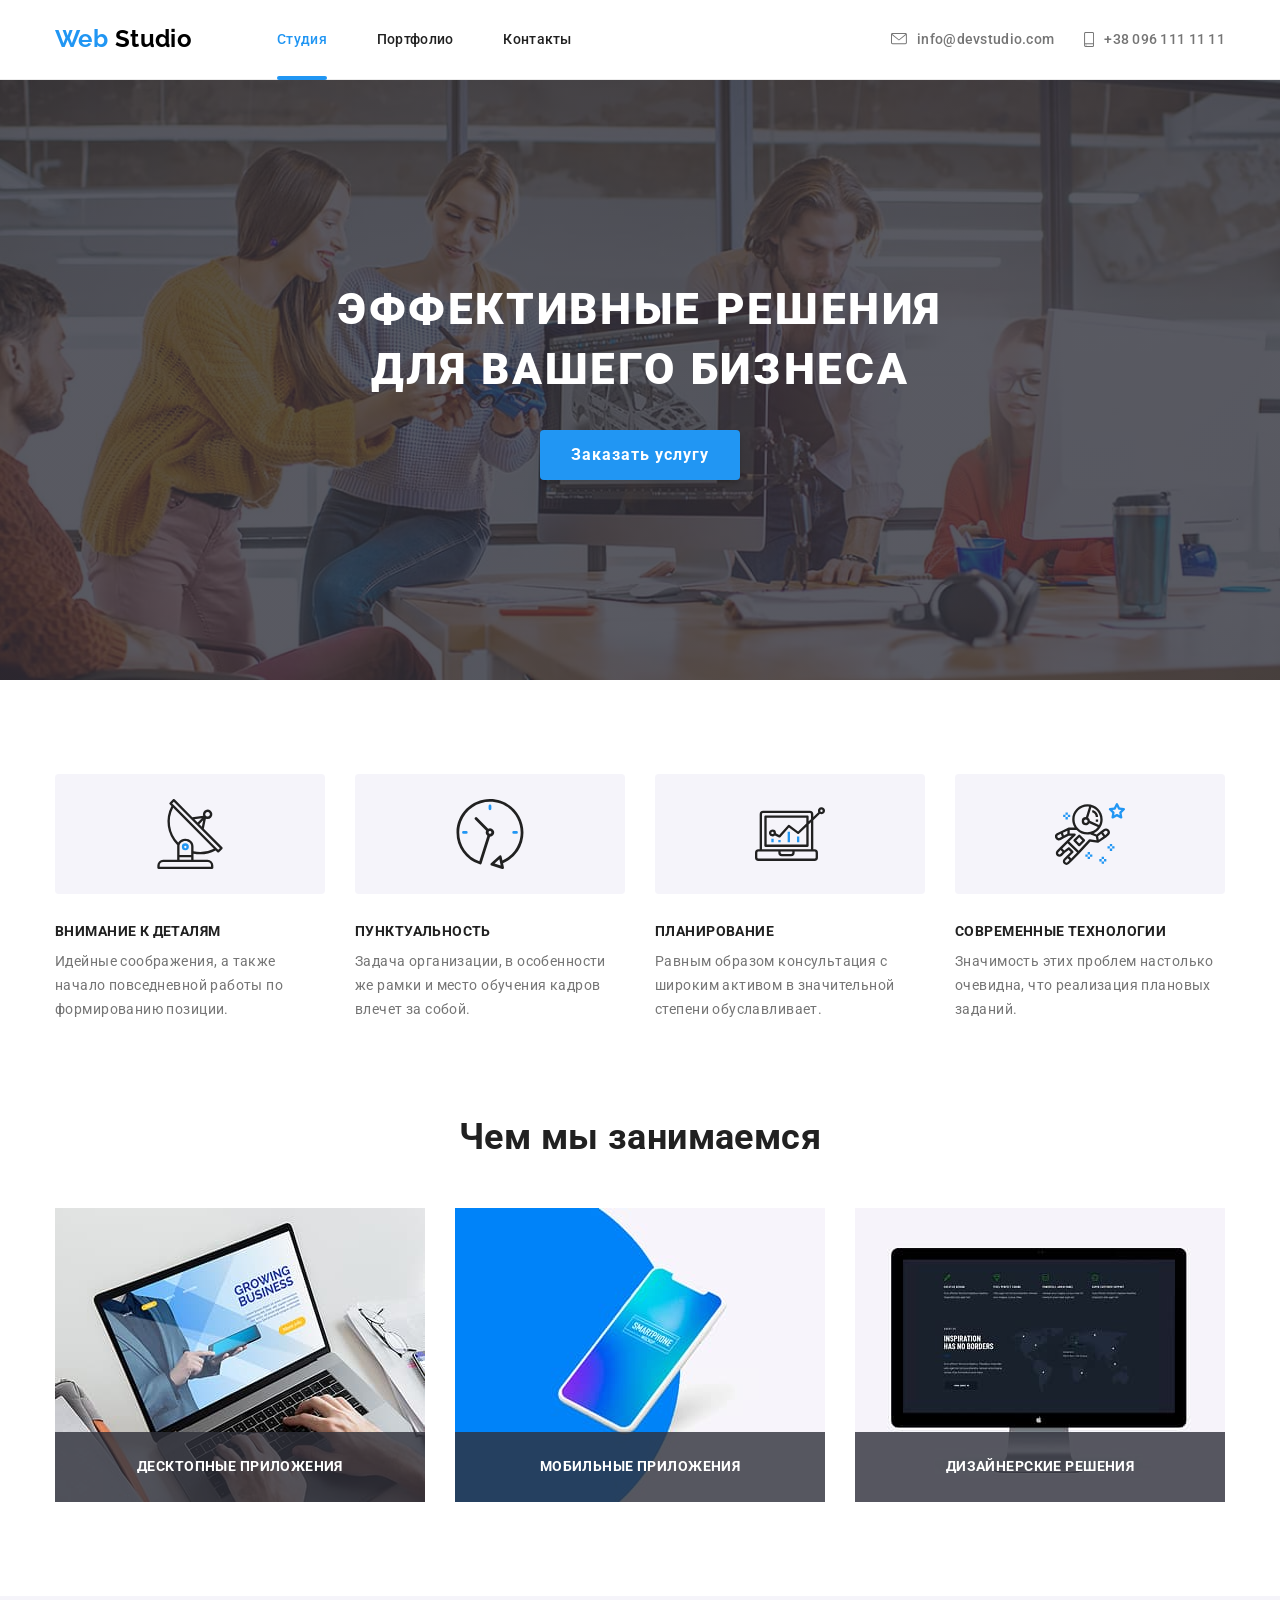
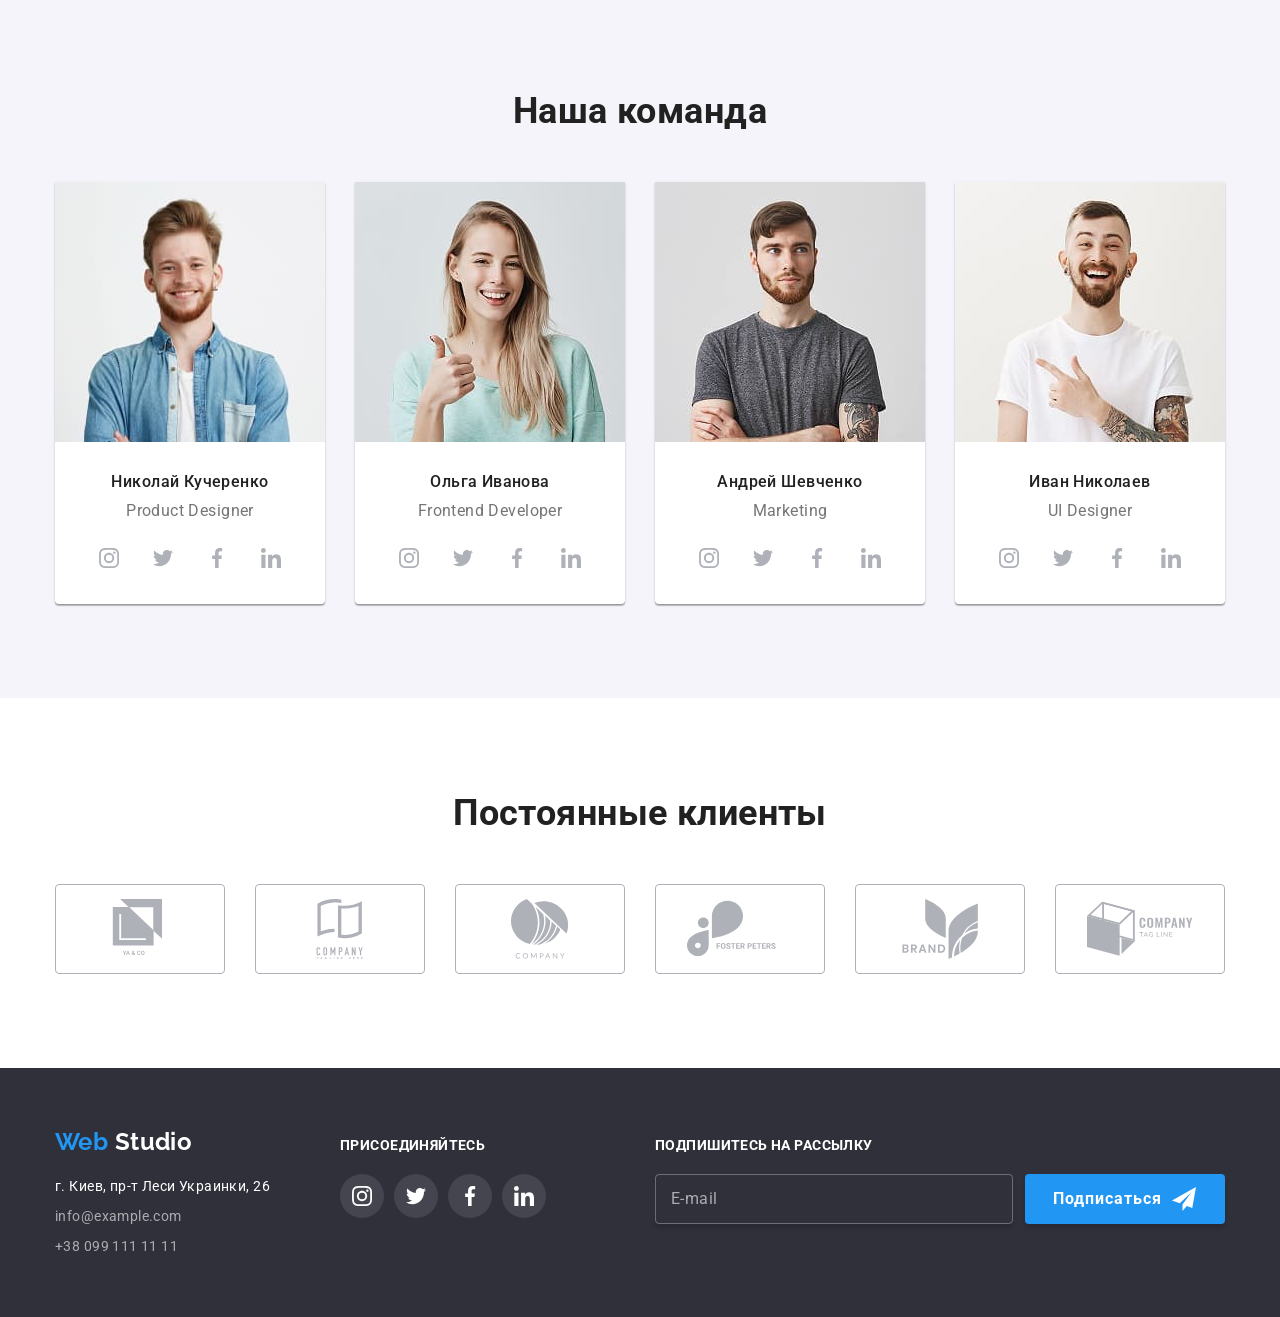
==== commit 8509cab7: "Add modal markup and styles" ====
--- a/index.html
+++ b/index.html
@@ -94,7 +94,9 @@
       <!-- Hero -->
       <section class="hero">
         <h1 class="hero__title">Эффективные решения для вашего бизнеса</h1>
-        <button class="button" type="button">Заказать услугу</button>
+        <button class="button" type="button" data-modal-open>
+          Заказать услугу
+        </button>
       </section>
 
       <!-- Features -->
@@ -751,6 +753,104 @@
       </div>
     </footer>
 
+    <!-- Modal -->
+    <div class="backdrop backdrop--hidden" data-modal>
+      <div class="modal">
+        <button
+          class="modal__cross-btn"
+          type="button"
+          aria-label="Закрыть модальное окно"
+          data-modal-close
+        >
+          <svg
+            class="modal__cross-icon"
+            width="18"
+            height="18"
+            aria-hidden="true"
+          >
+            <use href="./images/icons.svg#cross"></use>
+          </svg>
+        </button>
+
+        <form class="application-form">
+          <b class="application-form__text">
+            Оставьте свои данные, мы вам перезвоним
+          </b>
+
+          <div class="application-form__field">
+            <input
+              class="application-form__input"
+              type="text"
+              name="name"
+              id="name"
+              placeholder=" "
+              autocomplete="name"
+            />
+            <label class="application-form__label" for="name">Имя</label>
+            <svg class="application-form__icon" aria-hidden="true">
+              <use href="./images/icons.svg#person"></use>
+            </svg>
+          </div>
+          <div class="application-form__field">
+            <input
+              class="application-form__input"
+              type="tel"
+              name="tel"
+              id="tel"
+              placeholder=" "
+              autocomplete="tel"
+            />
+            <label class="application-form__label" for="tel">Телефон</label>
+            <svg class="application-form__icon" aria-hidden="true">
+              <use href="./images/icons.svg#phone"></use>
+            </svg>
+          </div>
+          <div class="application-form__field">
+            <input
+              class="application-form__input"
+              type="email"
+              name="mail"
+              id="mail"
+              placeholder=" "
+              autocomplete="email"
+            />
+            <label class="application-form__label" for="mail">Почта</label>
+            <svg class="application-form__icon" aria-hidden="true">
+              <use href="./images/icons.svg#email"></use>
+            </svg>
+          </div>
+          <div class="application-form__field">
+            <label class="visually-hidden" for="comment">Комментарий</label>
+            <textarea
+              class="application-form__comment"
+              name="comment"
+              id="comment"
+              placeholder="Комментарий"
+            ></textarea>
+          </div>
+
+          <label class="application-form__policy">
+            <input
+              class="application-form__policy-input"
+              type="checkbox"
+              name="policy"
+              required
+            />
+            <span class="application-form__policy-icon"></span>
+            <span class="application-form__policy-text">
+              Соглашаюсь с рассылкой и принимаю
+              <a class="application-form__policy-link" href="#">
+                Условия договора
+              </a>
+            </span>
+          </label>
+
+          <button class="button" type="submit">Отправить</button>
+        </form>
+      </div>
+    </div>
+
     <script src="./js/mobile-menu.js"></script>
+    <script src="./js/modal.js"></script>
   </body>
 </html>
--- a/css/main.min.css
+++ b/css/main.min.css
@@ -1 +1 @@
-/*! modern-normalize v3.0.1 | MIT License | https://github.com/sindresorhus/modern-normalize */*,::before,::after{-webkit-box-sizing:border-box;box-sizing:border-box}html{font-family:system-ui,"Segoe UI",Roboto,Helvetica,Arial,sans-serif,"Apple Color Emoji","Segoe UI Emoji";line-height:1.15;-webkit-text-size-adjust:100%;-moz-tab-size:4;-o-tab-size:4;tab-size:4}body{margin:0}b,strong{font-weight:bolder}code,kbd,samp,pre{font-family:ui-monospace,SFMono-Regular,Consolas,"Liberation Mono",Menlo,monospace;font-size:1em}small{font-size:80%}sub,sup{font-size:75%;line-height:0;position:relative;vertical-align:baseline}sub{bottom:-0.25em}sup{top:-0.5em}table{border-color:currentcolor}button,input,optgroup,select,textarea{font-family:inherit;font-size:100%;line-height:1.15;margin:0}button,[type=button],[type=reset],[type=submit]{-webkit-appearance:button}legend{padding:0}progress{vertical-align:baseline}::-webkit-inner-spin-button,::-webkit-outer-spin-button{height:auto}[type=search]{-webkit-appearance:textfield;outline-offset:-2px}::-webkit-search-decoration{-webkit-appearance:none}::-webkit-file-upload-button{-webkit-appearance:button;font:inherit}summary{display:list-item}.visually-hidden{position:absolute;width:1px;height:1px;margin:-1px;border:0;padding:0;clip:rect(0 0 0 0);overflow:hidden}.page-footer__link,.contacts__link,.site-nav__link,.logo{color:inherit;text-decoration:none}.clients-list,.team-list,.gallery-list,.features-list,.social-networks,.site-nav{padding-left:0;margin:0;list-style-type:none}@font-face{font-family:"Raleway";src:url("../fonts/Raleway-Bold.woff2") format("woff2"),url("../fonts/Raleway-Bold.woff") format("woff");font-weight:700;font-display:swap}@font-face{font-family:"Roboto";src:url("../fonts/Roboto-Regular.woff2") format("woff2"),url("../fonts/Roboto-Regular.woff") format("woff");font-weight:400;font-display:swap}@font-face{font-family:"Roboto";src:url("../fonts/Roboto-Medium.woff2") format("woff2"),url("../fonts/Roboto-Medium.woff") format("woff");font-weight:500;font-display:swap}@font-face{font-family:"Roboto";src:url("../fonts/Roboto-Bold.woff2") format("woff2"),url("../fonts/Roboto-Bold.woff") format("woff");font-weight:700;font-display:swap}@font-face{font-family:"Roboto";src:url("../fonts/Roboto-Black.woff2") format("woff2"),url("../fonts/Roboto-Black.woff") format("woff");font-weight:900;font-display:swap}body{font-family:"Roboto",sans-serif;font-size:14px;letter-spacing:.03em;line-height:1.71;color:#757575;background-color:#fff}body.menu-open{overflow:hidden}h1,h2,h3,h4,h5,h6,p{margin:0}img{display:block;max-width:100%;height:auto}abbr{text-decoration:none;cursor:help}.container{padding:0 15px;margin:0 auto}@media screen and (min-width: 480px){.container{width:480px}}@media screen and (min-width: 768px){.container{width:768px}}@media screen and (min-width: 1200px){.container{width:1200px}}.section{padding:60px 0}@media screen and (min-width: 1200px){.section{padding:94px 0}}.section--secondary{background-color:#f5f4fa}.section--no-padding-t{padding-top:0}.section--hidden{display:none}@media screen and (min-width: 1200px){.section--hidden{display:block}}.section__title{margin-bottom:30px;font-size:28px;line-height:1.18;color:#212121;text-align:center}@media screen and (min-width: 1200px){.section__title{margin-bottom:50px;font-size:36px;line-height:1.17}}.logo{font-family:"Raleway",sans-serif;font-weight:700;font-size:24px;line-height:1.17;color:#000}.logo--accent{color:#2196f3}.menu-toggle{display:-webkit-inline-box;display:-ms-inline-flexbox;display:inline-flex;padding:0;border:none;background-color:rgba(0,0,0,0);-webkit-transition-property:color;transition-property:color;-webkit-transition-duration:250ms;transition-duration:250ms;-webkit-transition-timing-function:cubic-bezier(0.4, 0, 0.2, 1);transition-timing-function:cubic-bezier(0.4, 0, 0.2, 1)}@media screen and (min-width: 768px){.menu-toggle{display:none}}.menu-toggle:hover,.menu-toggle:focus{color:#2196f3}.menu-toggle__icon-menu,.menu-toggle__icon-close{fill:currentColor;-webkit-transform-origin:center;transform-origin:center;-webkit-transition-property:opacity,-webkit-transform;transition-property:opacity,-webkit-transform;transition-property:opacity,transform;transition-property:opacity,transform,-webkit-transform;-webkit-transition-duration:250ms;transition-duration:250ms;-webkit-transition-timing-function:cubic-bezier(0.4, 0, 0.2, 1);transition-timing-function:cubic-bezier(0.4, 0, 0.2, 1)}.menu-toggle--open .menu-toggle__icon-menu{opacity:0;-webkit-transform:scale(0);transform:scale(0)}.menu-toggle__icon-close{opacity:0;-webkit-transform:scale(0);transform:scale(0)}.menu-toggle--open .menu-toggle__icon-close{opacity:1;-webkit-transform:scale(1);transform:scale(1)}@media screen and (max-width: 767px){.mobile-menu{position:absolute;top:100%;left:0;z-index:1;width:100%;max-height:calc(100dvh - var(--page-header-height));padding:60px 0;text-align:center;background-color:#fff;-webkit-box-shadow:0 4px 8px rgba(0,0,0,.04),0 2px 4px rgba(0,0,0,.08),0 1px 3px rgba(0,0,0,.16);box-shadow:0 4px 8px rgba(0,0,0,.04),0 2px 4px rgba(0,0,0,.08),0 1px 3px rgba(0,0,0,.16);overflow-y:auto;opacity:0;visibility:hidden;pointer-events:none;-webkit-transition-property:opacity,visibility;transition-property:opacity,visibility;-webkit-transition-duration:250ms;transition-duration:250ms;-webkit-transition-timing-function:cubic-bezier(0.4, 0, 0.2, 1);transition-timing-function:cubic-bezier(0.4, 0, 0.2, 1)}.mobile-menu--open{opacity:1;visibility:visible;pointer-events:initial}}@media screen and (min-width: 768px){.mobile-menu{display:-webkit-box;display:-ms-flexbox;display:flex;-webkit-box-pack:justify;-ms-flex-pack:justify;justify-content:space-between;-webkit-box-align:center;-ms-flex-align:center;align-items:center;-webkit-box-flex:1;-ms-flex-positive:1;flex-grow:1;margin-left:81px}}@media screen and (min-width: 1200px){.mobile-menu{margin-left:85px}}.site-nav{display:-webkit-inline-box;display:-ms-inline-flexbox;display:inline-flex;-webkit-box-orient:vertical;-webkit-box-direction:normal;-ms-flex-direction:column;flex-direction:column;margin-bottom:48px}@media screen and (min-width: 768px){.site-nav{-webkit-box-orient:horizontal;-webkit-box-direction:normal;-ms-flex-direction:row;flex-direction:row;margin-bottom:0}}.site-nav__item:not(:last-child){margin-bottom:40px}@media screen and (min-width: 768px){.site-nav__item:not(:last-child){margin-right:50px;margin-bottom:0}}.site-nav__link{position:relative;display:inline-block;padding-bottom:12px;font-weight:500;font-size:18px;line-height:1.17;letter-spacing:.02em;color:#212121;-webkit-transition-property:color;transition-property:color;-webkit-transition-duration:250ms;transition-duration:250ms;-webkit-transition-timing-function:cubic-bezier(0.4, 0, 0.2, 1);transition-timing-function:cubic-bezier(0.4, 0, 0.2, 1)}@media screen and (min-width: 768px){.site-nav__link{padding:32px 0 31px;font-size:14px;line-height:1.14}}.site-nav__link::after{position:absolute;bottom:-1px;left:0;content:"";width:100%;height:4px;background-color:#2196f3;border-radius:2px;-webkit-transform:scaleX(0);transform:scaleX(0);-webkit-transform-origin:left;transform-origin:left;-webkit-transition-property:-webkit-transform;transition-property:-webkit-transform;transition-property:transform;transition-property:transform, -webkit-transform;-webkit-transition-duration:250ms;transition-duration:250ms;-webkit-transition-timing-function:cubic-bezier(0.4, 0, 0.2, 1);transition-timing-function:cubic-bezier(0.4, 0, 0.2, 1)}.site-nav__link--active,.site-nav__link:hover,.site-nav__link:focus{color:#2196f3}.site-nav__link--active::after,.site-nav__link:hover::after,.site-nav__link:focus::after{-webkit-transform:scaleX(1);transform:scaleX(1)}.contacts{display:-webkit-inline-box;display:-ms-inline-flexbox;display:inline-flex;-webkit-box-align:center;-ms-flex-align:center;align-items:center;-webkit-box-orient:vertical;-webkit-box-direction:normal;-ms-flex-direction:column;flex-direction:column}@media screen and (min-width: 768px){.contacts{-webkit-box-align:start;-ms-flex-align:start;align-items:flex-start}}@media screen and (min-width: 1200px){.contacts{-webkit-box-orient:horizontal;-webkit-box-direction:normal;-ms-flex-direction:row;flex-direction:row}}.contacts__link{display:-webkit-box;display:-ms-flexbox;display:flex;-webkit-box-align:center;-ms-flex-align:center;align-items:center;font-weight:500;font-size:18px;line-height:1.17;letter-spacing:.02em;-webkit-transition-property:color;transition-property:color;-webkit-transition-duration:250ms;transition-duration:250ms;-webkit-transition-timing-function:cubic-bezier(0.4, 0, 0.2, 1);transition-timing-function:cubic-bezier(0.4, 0, 0.2, 1)}.contacts__link:not(:last-child){margin-bottom:16px}@media screen and (min-width: 768px){.contacts__link{font-size:12px}.contacts__link:not(:last-child){margin-bottom:10px}}@media screen and (min-width: 1200px){.contacts__link{font-size:14px;line-height:1.14}.contacts__link:not(:last-child){margin-right:30px;margin-bottom:0}}.contacts__link:hover,.contacts__link:focus{color:#2196f3}.contacts__icon{margin-right:10px;fill:currentColor}.button{min-width:200px;min-height:50px;padding:13px 28px;font-weight:700;font-size:16px;line-height:1.14;letter-spacing:.06em;color:#fff;background-color:#2196f3;-webkit-box-shadow:0 4px 4px rgba(0,0,0,.15);box-shadow:0 4px 4px rgba(0,0,0,.15);border:none;border-radius:4px;cursor:pointer;-webkit-transition-property:background-color;transition-property:background-color;-webkit-transition-duration:250ms;transition-duration:250ms;-webkit-transition-timing-function:cubic-bezier(0.4, 0, 0.2, 1);transition-timing-function:cubic-bezier(0.4, 0, 0.2, 1)}.button--icon{display:-webkit-inline-box;display:-ms-inline-flexbox;display:inline-flex;-webkit-box-align:center;-ms-flex-align:center;align-items:center}.button:hover,.button:focus{background-color:#188ce8}.button__icon{margin-left:10px}.social-networks{display:-webkit-inline-box;display:-ms-inline-flexbox;display:inline-flex}.social-networks__item:not(:last-child){margin-right:10px}.social-networks__link{display:-webkit-box;display:-ms-flexbox;display:flex;width:44px;height:44px;color:#afb1b8;border-radius:50%;-webkit-transition-property:color,background-color;transition-property:color,background-color;-webkit-transition-duration:250ms;transition-duration:250ms;-webkit-transition-timing-function:cubic-bezier(0.4, 0, 0.2, 1);transition-timing-function:cubic-bezier(0.4, 0, 0.2, 1)}.social-networks__link--theme-dark{color:#fff;background-color:hsla(0,0%,100%,.1)}.social-networks__link:hover,.social-networks__link:focus{color:#fff;background-color:#2196f3}.social-networks__icon{width:20px;height:20px;margin:auto;fill:currentColor}@media screen and (min-width: 1200px){.subscribe-form{display:-webkit-box;display:-ms-flexbox;display:flex}}.subscribe-form__input{width:100%;padding:14px 15px;margin-bottom:20px;font-size:16px;letter-spacing:inherit;line-height:1.25;color:#fff;background-color:rgba(0,0,0,0);-webkit-box-shadow:0 4px 4px rgba(0,0,0,.15);box-shadow:0 4px 4px rgba(0,0,0,.15);border:1px solid hsla(0,0%,100%,.3);border-radius:4px;outline:none;-webkit-transition-property:border-color;transition-property:border-color;-webkit-transition-duration:250ms;transition-duration:250ms;-webkit-transition-timing-function:cubic-bezier(0.4, 0, 0.2, 1);transition-timing-function:cubic-bezier(0.4, 0, 0.2, 1)}@media screen and (min-width: 768px){.subscribe-form__input{display:block;width:450px}}@media screen and (min-width: 1200px){.subscribe-form__input{width:358px;margin-right:12px;margin-bottom:0}}.subscribe-form__input::-webkit-input-placeholder{color:hsla(0,0%,100%,.6)}.subscribe-form__input::-moz-placeholder{color:hsla(0,0%,100%,.6)}.subscribe-form__input:-ms-input-placeholder{color:hsla(0,0%,100%,.6)}.subscribe-form__input::-ms-input-placeholder{color:hsla(0,0%,100%,.6)}.subscribe-form__input::placeholder{color:hsla(0,0%,100%,.6)}.subscribe-form__input:focus{border-color:#2196f3}.page-header{position:relative;min-height:60px;padding:10px 0 9px;border-bottom:1px solid #ececec}@media screen and (min-width: 768px){.page-header{min-height:80px;padding:0}}.page-header__container{display:-webkit-box;display:-ms-flexbox;display:flex;-webkit-box-pack:justify;-ms-flex-pack:justify;justify-content:space-between;-webkit-box-align:center;-ms-flex-align:center;align-items:center}.hero{display:-webkit-box;display:-ms-flexbox;display:flex;-webkit-box-pack:center;-ms-flex-pack:center;justify-content:center;-webkit-box-align:center;-ms-flex-align:center;align-items:center;-webkit-box-orient:vertical;-webkit-box-direction:normal;-ms-flex-direction:column;flex-direction:column;max-width:480px;min-height:400px;padding:40px 15px;margin:0 auto;background-color:#2f303a;background-image:-webkit-gradient(linear, left top, left bottom, from(rgba(47, 48, 58, 0.8)), to(rgba(47, 48, 58, 0.8))),url("../images/hero-bg/hero-bg-mobile.jpg");background-image:linear-gradient(rgba(47, 48, 58, 0.8), rgba(47, 48, 58, 0.8)),url("../images/hero-bg/hero-bg-mobile.jpg");background-repeat:no-repeat;background-position:center;background-size:cover}@media screen and (min-device-pixel-ratio: 2),screen and (-webkit-min-device-pixel-ratio: 2),screen and (min-resolution: 192dpi),screen and (min-resolution: 2dppx){.hero{background-image:-webkit-gradient(linear, left top, left bottom, from(rgba(47, 48, 58, 0.8)), to(rgba(47, 48, 58, 0.8))),url("../images/hero-bg/hero-bg-mobile@2x.jpg");background-image:linear-gradient(rgba(47, 48, 58, 0.8), rgba(47, 48, 58, 0.8)),url("../images/hero-bg/hero-bg-mobile@2x.jpg")}}@media screen and (min-width: 768px){.hero{max-width:768px;background-image:-webkit-gradient(linear, left top, left bottom, from(rgba(47, 48, 58, 0.8)), to(rgba(47, 48, 58, 0.8))),url("../images/hero-bg/hero-bg-tablet.jpg");background-image:linear-gradient(rgba(47, 48, 58, 0.8), rgba(47, 48, 58, 0.8)),url("../images/hero-bg/hero-bg-tablet.jpg")}}@media screen and (min-width: 768px)and (min-device-pixel-ratio: 2),screen and (min-width: 768px)and (-webkit-min-device-pixel-ratio: 2),screen and (min-width: 768px)and (min-resolution: 192dpi),screen and (min-width: 768px)and (min-resolution: 2dppx){.hero{background-image:-webkit-gradient(linear, left top, left bottom, from(rgba(47, 48, 58, 0.8)), to(rgba(47, 48, 58, 0.8))),url("../images/hero-bg/hero-bg-tablet@2x.jpg");background-image:linear-gradient(rgba(47, 48, 58, 0.8), rgba(47, 48, 58, 0.8)),url("../images/hero-bg/hero-bg-tablet@2x.jpg")}}@media screen and (min-width: 1200px){.hero{max-width:1600px;min-height:600px;background-image:-webkit-gradient(linear, left top, left bottom, from(rgba(47, 48, 58, 0.8)), to(rgba(47, 48, 58, 0.8))),url("../images/hero-bg/hero-bg-desktop.jpg");background-image:linear-gradient(rgba(47, 48, 58, 0.8), rgba(47, 48, 58, 0.8)),url("../images/hero-bg/hero-bg-desktop.jpg")}}@media screen and (min-width: 1200px)and (min-device-pixel-ratio: 2),screen and (min-width: 1200px)and (-webkit-min-device-pixel-ratio: 2),screen and (min-width: 1200px)and (min-resolution: 192dpi),screen and (min-width: 1200px)and (min-resolution: 2dppx){.hero{background-image:-webkit-gradient(linear, left top, left bottom, from(rgba(47, 48, 58, 0.8)), to(rgba(47, 48, 58, 0.8))),url("../images/hero-bg/hero-bg-desktop@2x.jpg");background-image:linear-gradient(rgba(47, 48, 58, 0.8), rgba(47, 48, 58, 0.8)),url("../images/hero-bg/hero-bg-desktop@2x.jpg")}}.hero__title{max-width:360px;margin:0 auto 30px;font-weight:900;font-size:26px;line-height:1.62;letter-spacing:.06em;color:#fff;text-transform:uppercase;text-align:center}@media screen and (min-width: 1200px){.hero__title{max-width:696px;font-size:44px;line-height:1.36}}@media screen and (min-width: 768px){.features-list{display:-webkit-box;display:-ms-flexbox;display:flex;-ms-flex-wrap:wrap;flex-wrap:wrap}}.features-list__item::before{display:block;content:"";height:120px;margin-bottom:30px;background-color:#f5f4fa;background-repeat:no-repeat;background-position:center;border-radius:4px}.features-list__item:not(:last-child){margin-bottom:30px}@media screen and (min-width: 768px){.features-list__item{-ms-flex-preferred-size:calc((100% - 30px)/2);flex-basis:calc((100% - 30px)/2)}.features-list__item:nth-child(odd){margin-right:30px}.features-list__item:nth-last-child(-n+2){margin-bottom:0}}@media screen and (min-width: 1200px){.features-list__item{-ms-flex-preferred-size:calc((100% - 90px)/4);flex-basis:calc((100% - 90px)/4)}.features-list__item:nth-child(odd){margin-right:0}.features-list__item:not(:last-child){margin-right:30px;margin-bottom:0}}.features-list__title{margin-bottom:10px;font-size:14px;line-height:1.14;color:#212121;text-transform:uppercase;text-align:center}@media screen and (min-width: 768px){.features-list__title{text-align:left}}.features-list__item--antenna::before{background-image:url("../images/features/antenna.svg")}.features-list__item--clock::before{background-image:url("../images/features/clock.svg")}.features-list__item--diagram::before{background-image:url("../images/features/diagram.svg")}.features-list__item--astronaut::before{background-image:url("../images/features/astronaut.svg")}.gallery-list{display:-webkit-box;display:-ms-flexbox;display:flex;-webkit-box-pack:justify;-ms-flex-pack:justify;justify-content:space-between}.gallery-list__item{position:relative;-ms-flex-preferred-size:calc((100% - 60px)/3);flex-basis:calc((100% - 60px)/3)}.gallery-list__label{position:absolute;bottom:0;left:0;width:100%;min-height:70px;padding:27px 24px;font-weight:700;font-size:14px;line-height:1.14;color:#fff;text-transform:uppercase;text-align:center;background-color:rgba(47,48,58,.8)}@media screen and (min-width: 768px){.team-list{display:-webkit-box;display:-ms-flexbox;display:flex;-ms-flex-wrap:wrap;flex-wrap:wrap}}.team-list__item{background-color:#fff;-webkit-box-shadow:0 1px 3px rgba(0,0,0,.12),0 1px 1px rgba(0,0,0,.14),0 2px 1px rgba(0,0,0,.2);box-shadow:0 1px 3px rgba(0,0,0,.12),0 1px 1px rgba(0,0,0,.14),0 2px 1px rgba(0,0,0,.2);border-bottom-left-radius:4px;border-bottom-right-radius:4px;overflow:hidden}.team-list__item:not(:last-child){margin-bottom:30px}@media screen and (min-width: 768px){.team-list__item{-ms-flex-preferred-size:calc((100% - 30px)/2);flex-basis:calc((100% - 30px)/2)}.team-list__item:nth-child(odd){margin-right:30px}.team-list__item:nth-last-child(-n+2){margin-bottom:0}}@media screen and (min-width: 1200px){.team-list__item{-ms-flex-preferred-size:calc((100% - 90px)/4);flex-basis:calc((100% - 90px)/4)}.team-list__item:nth-child(odd){margin-right:0}.team-list__item:not(:last-child){margin-right:30px;margin-bottom:0}}.team-list__meta{padding:30px 24px 24px;text-align:center}.team-list__name,.team-list__occupation{font-size:16px;line-height:1.19}.team-list__name{margin-bottom:10px;font-weight:500;color:#212121}.team-list__occupation{margin-bottom:16px}.clients-list{display:-webkit-box;display:-ms-flexbox;display:flex;-ms-flex-wrap:wrap;flex-wrap:wrap}.clients-list__item{-ms-flex-preferred-size:calc((100% - 30px)/2);flex-basis:calc((100% - 30px)/2);margin-right:30px;margin-bottom:30px}.clients-list__item:nth-child(even){margin-right:0}.clients-list__item:nth-last-child(-n+2){margin-bottom:0}@media screen and (min-width: 768px){.clients-list__item{-ms-flex-preferred-size:calc((100% - 60px)/3);flex-basis:calc((100% - 60px)/3)}.clients-list__item:nth-child(even){margin-right:30px}.clients-list__item:nth-last-child(-n+2){margin-bottom:30px}.clients-list__item:nth-child(3n){margin-right:0}.clients-list__item:nth-last-child(-n+3){margin-bottom:0}}@media screen and (min-width: 1200px){.clients-list__item{-ms-flex-preferred-size:calc((100% - 150px)/6);flex-basis:calc((100% - 150px)/6);margin-bottom:0}.clients-list__item:nth-child(3n){margin-right:30px}.clients-list__item:last-child{margin-right:0}}.clients-list__link{display:-webkit-box;display:-ms-flexbox;display:flex;-webkit-box-pack:center;-ms-flex-pack:center;justify-content:center;-webkit-box-align:center;-ms-flex-align:center;align-items:center;height:90px;color:#afb1b8;border:1px solid currentColor;border-radius:4px;-webkit-transition-property:color;transition-property:color;-webkit-transition-duration:250ms;transition-duration:250ms;-webkit-transition-timing-function:cubic-bezier(0.4, 0, 0.2, 1);transition-timing-function:cubic-bezier(0.4, 0, 0.2, 1)}.clients-list__link:hover,.clients-list__link:focus{color:#2196f3}.clients-list__icon{width:106px;height:60px;fill:currentColor}.page-footer{padding:60px 0;background-color:#2f303a}.page-footer__container{text-align:center}@media screen and (min-width: 768px){.page-footer__container{display:-webkit-box;display:-ms-flexbox;display:flex;-ms-flex-pack:distribute;justify-content:space-around;-webkit-box-align:baseline;-ms-flex-align:baseline;align-items:baseline;-ms-flex-wrap:wrap;flex-wrap:wrap}}@media screen and (min-width: 1200px){.page-footer__container{-webkit-box-pack:initial;-ms-flex-pack:initial;justify-content:initial;text-align:initial}}.page-footer__contacts{margin-bottom:60px}@media screen and (min-width: 768px){.page-footer__contacts{margin-bottom:0}}@media screen and (min-width: 1200px){.page-footer__contacts{margin-right:70px}}.page-footer__logo{display:inline-block;margin-bottom:20px;color:#fff}.page-footer__address{display:-webkit-box;display:-ms-flexbox;display:flex;-webkit-box-align:center;-ms-flex-align:center;align-items:center;-webkit-box-orient:vertical;-webkit-box-direction:normal;-ms-flex-direction:column;flex-direction:column;font-style:normal}@media screen and (min-width: 1200px){.page-footer__address{-webkit-box-align:start;-ms-flex-align:start;align-items:flex-start}}.page-footer__link{line-height:1.5;color:hsla(0,0%,100%,.6);-webkit-transition-property:color;transition-property:color;-webkit-transition-duration:250ms;transition-duration:250ms;-webkit-transition-timing-function:cubic-bezier(0.4, 0, 0.2, 1);transition-timing-function:cubic-bezier(0.4, 0, 0.2, 1)}.page-footer__link:not(:last-child){margin-bottom:8px}@media screen and (min-width: 1200px){.page-footer__link:not(:last-child){margin-bottom:9px}}.page-footer__link--map{color:#fff}.page-footer__link:hover,.page-footer__link:focus{color:#2196f3}.page-footer__socials{margin-bottom:60px}@media screen and (min-width: 768px){.page-footer__socials{margin-bottom:0}}.page-footer__text{display:block;margin-bottom:20px;line-height:1.14;color:#fff;text-transform:uppercase}@media screen and (min-width: 768px){.page-footer__form{margin-top:60px}}@media screen and (min-width: 1200px){.page-footer__form{margin-top:0;margin-left:auto}}/*# sourceMappingURL=main.min.css.map */+/*! modern-normalize v3.0.1 | MIT License | https://github.com/sindresorhus/modern-normalize */*,::before,::after{-webkit-box-sizing:border-box;box-sizing:border-box}html{font-family:system-ui,"Segoe UI",Roboto,Helvetica,Arial,sans-serif,"Apple Color Emoji","Segoe UI Emoji";line-height:1.15;-webkit-text-size-adjust:100%;-moz-tab-size:4;-o-tab-size:4;tab-size:4}body{margin:0}b,strong{font-weight:bolder}code,kbd,samp,pre{font-family:ui-monospace,SFMono-Regular,Consolas,"Liberation Mono",Menlo,monospace;font-size:1em}small{font-size:80%}sub,sup{font-size:75%;line-height:0;position:relative;vertical-align:baseline}sub{bottom:-0.25em}sup{top:-0.5em}table{border-color:currentcolor}button,input,optgroup,select,textarea{font-family:inherit;font-size:100%;line-height:1.15;margin:0}button,[type=button],[type=reset],[type=submit]{-webkit-appearance:button}legend{padding:0}progress{vertical-align:baseline}::-webkit-inner-spin-button,::-webkit-outer-spin-button{height:auto}[type=search]{-webkit-appearance:textfield;outline-offset:-2px}::-webkit-search-decoration{-webkit-appearance:none}::-webkit-file-upload-button{-webkit-appearance:button;font:inherit}summary{display:list-item}.visually-hidden{position:absolute;width:1px;height:1px;margin:-1px;border:0;padding:0;clip:rect(0 0 0 0);overflow:hidden}.page-footer__link,.contacts__link,.site-nav__link,.logo{color:inherit;text-decoration:none}.clients-list,.team-list,.gallery-list,.features-list,.social-networks,.site-nav{padding-left:0;margin:0;list-style-type:none}@font-face{font-family:"Raleway";src:url("../fonts/Raleway-Bold.woff2") format("woff2"),url("../fonts/Raleway-Bold.woff") format("woff");font-weight:700;font-display:swap}@font-face{font-family:"Roboto";src:url("../fonts/Roboto-Regular.woff2") format("woff2"),url("../fonts/Roboto-Regular.woff") format("woff");font-weight:400;font-display:swap}@font-face{font-family:"Roboto";src:url("../fonts/Roboto-Medium.woff2") format("woff2"),url("../fonts/Roboto-Medium.woff") format("woff");font-weight:500;font-display:swap}@font-face{font-family:"Roboto";src:url("../fonts/Roboto-Bold.woff2") format("woff2"),url("../fonts/Roboto-Bold.woff") format("woff");font-weight:700;font-display:swap}@font-face{font-family:"Roboto";src:url("../fonts/Roboto-Black.woff2") format("woff2"),url("../fonts/Roboto-Black.woff") format("woff");font-weight:900;font-display:swap}body{font-family:"Roboto",sans-serif;font-size:14px;letter-spacing:.03em;line-height:1.71;color:#757575;background-color:#fff}body.menu-open{overflow:hidden}body.modal-open{overflow:hidden}@media screen and (min-width: 1200px){body.modal-open{overflow:auto}}h1,h2,h3,h4,h5,h6,p{margin:0}img{display:block;max-width:100%;height:auto}abbr{text-decoration:none;cursor:help}.container{padding:0 15px;margin:0 auto}@media screen and (min-width: 480px){.container{width:480px}}@media screen and (min-width: 768px){.container{width:768px}}@media screen and (min-width: 1200px){.container{width:1200px}}.section{padding:60px 0}@media screen and (min-width: 1200px){.section{padding:94px 0}}.section--secondary{background-color:#f5f4fa}.section--no-padding-t{padding-top:0}.section--hidden{display:none}@media screen and (min-width: 1200px){.section--hidden{display:block}}.section__title{margin-bottom:30px;font-size:28px;line-height:1.18;color:#212121;text-align:center}@media screen and (min-width: 1200px){.section__title{margin-bottom:50px;font-size:36px;line-height:1.17}}.logo{font-family:"Raleway",sans-serif;font-weight:700;font-size:24px;line-height:1.17;color:#000}.logo--accent{color:#2196f3}.menu-toggle{display:-webkit-inline-box;display:-ms-inline-flexbox;display:inline-flex;padding:0;border:none;background-color:rgba(0,0,0,0);-webkit-transition-property:color;transition-property:color;-webkit-transition-duration:250ms;transition-duration:250ms;-webkit-transition-timing-function:cubic-bezier(0.4, 0, 0.2, 1);transition-timing-function:cubic-bezier(0.4, 0, 0.2, 1)}@media screen and (min-width: 768px){.menu-toggle{display:none}}.menu-toggle:hover,.menu-toggle:focus{color:#2196f3}.menu-toggle__icon-menu,.menu-toggle__icon-close{fill:currentColor;-webkit-transform-origin:center;transform-origin:center;-webkit-transition-property:opacity,-webkit-transform;transition-property:opacity,-webkit-transform;transition-property:opacity,transform;transition-property:opacity,transform,-webkit-transform;-webkit-transition-duration:250ms;transition-duration:250ms;-webkit-transition-timing-function:cubic-bezier(0.4, 0, 0.2, 1);transition-timing-function:cubic-bezier(0.4, 0, 0.2, 1)}.menu-toggle--open .menu-toggle__icon-menu{opacity:0;-webkit-transform:scale(0);transform:scale(0)}.menu-toggle__icon-close{opacity:0;-webkit-transform:scale(0);transform:scale(0)}.menu-toggle--open .menu-toggle__icon-close{opacity:1;-webkit-transform:scale(1);transform:scale(1)}@media screen and (max-width: 767px){.mobile-menu{position:absolute;top:100%;left:0;z-index:1;width:100%;max-height:calc(100dvh - var(--page-header-height));padding:60px 0;text-align:center;background-color:#fff;-webkit-box-shadow:0 4px 8px rgba(0,0,0,.04),0 2px 4px rgba(0,0,0,.08),0 1px 3px rgba(0,0,0,.16);box-shadow:0 4px 8px rgba(0,0,0,.04),0 2px 4px rgba(0,0,0,.08),0 1px 3px rgba(0,0,0,.16);overflow-y:auto;opacity:0;visibility:hidden;pointer-events:none;-webkit-transition-property:opacity,visibility;transition-property:opacity,visibility;-webkit-transition-duration:250ms;transition-duration:250ms;-webkit-transition-timing-function:cubic-bezier(0.4, 0, 0.2, 1);transition-timing-function:cubic-bezier(0.4, 0, 0.2, 1)}.mobile-menu--open{opacity:1;visibility:visible;pointer-events:initial}}@media screen and (min-width: 768px){.mobile-menu{display:-webkit-box;display:-ms-flexbox;display:flex;-webkit-box-pack:justify;-ms-flex-pack:justify;justify-content:space-between;-webkit-box-align:center;-ms-flex-align:center;align-items:center;-webkit-box-flex:1;-ms-flex-positive:1;flex-grow:1;margin-left:81px}}@media screen and (min-width: 1200px){.mobile-menu{margin-left:85px}}.site-nav{display:-webkit-inline-box;display:-ms-inline-flexbox;display:inline-flex;-webkit-box-orient:vertical;-webkit-box-direction:normal;-ms-flex-direction:column;flex-direction:column;margin-bottom:48px}@media screen and (min-width: 768px){.site-nav{-webkit-box-orient:horizontal;-webkit-box-direction:normal;-ms-flex-direction:row;flex-direction:row;margin-bottom:0}}.site-nav__item:not(:last-child){margin-bottom:40px}@media screen and (min-width: 768px){.site-nav__item:not(:last-child){margin-right:50px;margin-bottom:0}}.site-nav__link{position:relative;display:inline-block;padding-bottom:12px;font-weight:500;font-size:18px;line-height:1.17;letter-spacing:.02em;color:#212121;-webkit-transition-property:color;transition-property:color;-webkit-transition-duration:250ms;transition-duration:250ms;-webkit-transition-timing-function:cubic-bezier(0.4, 0, 0.2, 1);transition-timing-function:cubic-bezier(0.4, 0, 0.2, 1)}@media screen and (min-width: 768px){.site-nav__link{padding:32px 0 31px;font-size:14px;line-height:1.14}}.site-nav__link::after{position:absolute;bottom:-1px;left:0;content:"";width:100%;height:4px;background-color:#2196f3;border-radius:2px;-webkit-transform:scaleX(0);transform:scaleX(0);-webkit-transform-origin:left;transform-origin:left;-webkit-transition-property:-webkit-transform;transition-property:-webkit-transform;transition-property:transform;transition-property:transform, -webkit-transform;-webkit-transition-duration:250ms;transition-duration:250ms;-webkit-transition-timing-function:cubic-bezier(0.4, 0, 0.2, 1);transition-timing-function:cubic-bezier(0.4, 0, 0.2, 1)}.site-nav__link--active,.site-nav__link:hover,.site-nav__link:focus{color:#2196f3}.site-nav__link--active::after,.site-nav__link:hover::after,.site-nav__link:focus::after{-webkit-transform:scaleX(1);transform:scaleX(1)}.contacts{display:-webkit-inline-box;display:-ms-inline-flexbox;display:inline-flex;-webkit-box-align:center;-ms-flex-align:center;align-items:center;-webkit-box-orient:vertical;-webkit-box-direction:normal;-ms-flex-direction:column;flex-direction:column}@media screen and (min-width: 768px){.contacts{-webkit-box-align:start;-ms-flex-align:start;align-items:flex-start}}@media screen and (min-width: 1200px){.contacts{-webkit-box-orient:horizontal;-webkit-box-direction:normal;-ms-flex-direction:row;flex-direction:row}}.contacts__link{display:-webkit-box;display:-ms-flexbox;display:flex;-webkit-box-align:center;-ms-flex-align:center;align-items:center;font-weight:500;font-size:18px;line-height:1.17;letter-spacing:.02em;-webkit-transition-property:color;transition-property:color;-webkit-transition-duration:250ms;transition-duration:250ms;-webkit-transition-timing-function:cubic-bezier(0.4, 0, 0.2, 1);transition-timing-function:cubic-bezier(0.4, 0, 0.2, 1)}.contacts__link:not(:last-child){margin-bottom:16px}@media screen and (min-width: 768px){.contacts__link{font-size:12px}.contacts__link:not(:last-child){margin-bottom:10px}}@media screen and (min-width: 1200px){.contacts__link{font-size:14px;line-height:1.14}.contacts__link:not(:last-child){margin-right:30px;margin-bottom:0}}.contacts__link:hover,.contacts__link:focus{color:#2196f3}.contacts__icon{margin-right:10px;fill:currentColor}.button{min-width:200px;min-height:50px;padding:13px 28px;font-weight:700;font-size:16px;line-height:1.14;letter-spacing:.06em;color:#fff;background-color:#2196f3;-webkit-box-shadow:0 4px 4px rgba(0,0,0,.15);box-shadow:0 4px 4px rgba(0,0,0,.15);border:none;border-radius:4px;cursor:pointer;-webkit-transition-property:background-color;transition-property:background-color;-webkit-transition-duration:250ms;transition-duration:250ms;-webkit-transition-timing-function:cubic-bezier(0.4, 0, 0.2, 1);transition-timing-function:cubic-bezier(0.4, 0, 0.2, 1)}.button--icon{display:-webkit-inline-box;display:-ms-inline-flexbox;display:inline-flex;-webkit-box-align:center;-ms-flex-align:center;align-items:center}.button:hover,.button:focus{background-color:#188ce8}.button__icon{margin-left:10px}.backdrop{position:fixed;top:0;left:0;width:100%;height:100%;padding:93px 15px;background-color:rgba(0,0,0,.2);visibility:visible;opacity:1;-webkit-transition-property:visibility,opacity;transition-property:visibility,opacity;-webkit-transition-duration:250ms;transition-duration:250ms;-webkit-transition-timing-function:cubic-bezier(0.4, 0, 0.2, 1);transition-timing-function:cubic-bezier(0.4, 0, 0.2, 1)}.backdrop--hidden{visibility:hidden;opacity:0;pointer-events:none}.modal{position:relative;min-height:609px;padding:40px;background-color:#fff;-webkit-box-shadow:0 1px 3px rgba(0,0,0,.12),0 1px 1px rgba(0,0,0,.14),0 2px 1px rgba(0,0,0,.2);box-shadow:0 1px 3px rgba(0,0,0,.12),0 1px 1px rgba(0,0,0,.14),0 2px 1px rgba(0,0,0,.2);border-radius:4px;-webkit-transform:scale(1);transform:scale(1);-webkit-transition-property:-webkit-transform;transition-property:-webkit-transform;transition-property:transform;transition-property:transform, -webkit-transform;-webkit-transition-duration:250ms;transition-duration:250ms;-webkit-transition-timing-function:cubic-bezier(0.4, 0, 0.2, 1);transition-timing-function:cubic-bezier(0.4, 0, 0.2, 1)}@media screen and (min-width: 480px){.modal{width:450px;margin-left:auto;margin-right:auto}}@media screen and (min-width: 768px){.modal{position:absolute;top:50%;left:50%;width:528px;min-height:581px;-webkit-transform:translate(-50%, -50%) scale(1);transform:translate(-50%, -50%) scale(1)}}.backdrop--hidden .modal{-webkit-transform:scale(1.1);transform:scale(1.1)}@media screen and (min-width: 768px){.backdrop--hidden .modal{-webkit-transform:translate(-50%, -50%) scale(1.1);transform:translate(-50%, -50%) scale(1.1)}}.modal__cross-btn{position:absolute;top:8px;right:8px;display:-webkit-box;display:-ms-flexbox;display:flex;-webkit-box-pack:center;-ms-flex-pack:center;justify-content:center;-webkit-box-align:center;-ms-flex-align:center;align-items:center;width:30px;height:30px;padding:0;color:#000;background-color:rgba(0,0,0,0);border:1px solid rgba(0,0,0,.1);border-radius:50%;cursor:pointer;-webkit-transition-property:color;transition-property:color;-webkit-transition-duration:250ms;transition-duration:250ms;-webkit-transition-timing-function:cubic-bezier(0.4, 0, 0.2, 1);transition-timing-function:cubic-bezier(0.4, 0, 0.2, 1)}.modal__cross-btn:hover,.modal__cross-btn:focus{color:#2196f3}.modal__cross-icon{fill:currentColor}.application-form{text-align:center}.application-form__text{display:block;margin-bottom:30px;font-size:20px;line-height:1.5;color:#212121}.application-form__field{position:relative;margin-bottom:28px;letter-spacing:.01em;line-height:1.14}.application-form__field:last-of-type{margin-bottom:20px}.application-form__input,.application-form__comment{width:100%;padding:11px 15px;letter-spacing:inherit;line-height:inherit;color:inherit;background-color:rgba(0,0,0,0);border:1px solid rgba(33,33,33,.2);border-radius:4px;-webkit-transition-property:border-color;transition-property:border-color;-webkit-transition-duration:250ms;transition-duration:250ms;-webkit-transition-timing-function:cubic-bezier(0.4, 0, 0.2, 1);transition-timing-function:cubic-bezier(0.4, 0, 0.2, 1)}.application-form__input:focus,.application-form__comment:focus{outline:none;border-color:#2196f3}.application-form__input{padding-left:41px}.application-form__comment{display:block;height:120px;resize:none}.application-form__comment::-webkit-input-placeholder{-webkit-transition-property:color;transition-property:color;-webkit-transition-duration:250ms;transition-duration:250ms;-webkit-transition-timing-function:cubic-bezier(0.4, 0, 0.2, 1);transition-timing-function:cubic-bezier(0.4, 0, 0.2, 1)}.application-form__comment::-moz-placeholder{-moz-transition-property:color;transition-property:color;transition-duration:250ms;transition-timing-function:cubic-bezier(0.4, 0, 0.2, 1)}.application-form__comment:-ms-input-placeholder{-ms-transition-property:color;transition-property:color;transition-duration:250ms;transition-timing-function:cubic-bezier(0.4, 0, 0.2, 1)}.application-form__comment::-ms-input-placeholder{-ms-transition-property:color;transition-property:color;transition-duration:250ms;transition-timing-function:cubic-bezier(0.4, 0, 0.2, 1)}.application-form__comment::placeholder{-webkit-transition-property:color;transition-property:color;-webkit-transition-duration:250ms;transition-duration:250ms;-webkit-transition-timing-function:cubic-bezier(0.4, 0, 0.2, 1);transition-timing-function:cubic-bezier(0.4, 0, 0.2, 1)}.application-form__comment:focus::-webkit-input-placeholder{color:#2196f3}.application-form__comment:focus::-moz-placeholder{color:#2196f3}.application-form__comment:focus:-ms-input-placeholder{color:#2196f3}.application-form__comment:focus::-ms-input-placeholder{color:#2196f3}.application-form__comment:focus::placeholder{color:#2196f3}.application-form__label{position:absolute;top:50%;left:0;-webkit-transform:translate(42px, -50%) scale(1);transform:translate(42px, -50%) scale(1);-webkit-transition-property:color,-webkit-transform;transition-property:color,-webkit-transform;transition-property:color,transform;transition-property:color,transform,-webkit-transform;-webkit-transition-duration:250ms;transition-duration:250ms;-webkit-transition-timing-function:cubic-bezier(0.4, 0, 0.2, 1);transition-timing-function:cubic-bezier(0.4, 0, 0.2, 1)}.application-form__input:not(:-moz-placeholder)+.application-form__label{color:#2196f3;transform:translate(14px, -39px) scale(0.85)}.application-form__input:not(:-ms-input-placeholder)+.application-form__label{color:#2196f3;transform:translate(14px, -39px) scale(0.85)}.application-form__input:focus+.application-form__label,.application-form__input:not(:placeholder-shown)+.application-form__label{color:#2196f3;-webkit-transform:translate(14px, -39px) scale(0.85);transform:translate(14px, -39px) scale(0.85)}.application-form__icon{position:absolute;top:50%;left:16px;width:18px;height:18px;fill:#212121;-webkit-transform:translateY(-50%);transform:translateY(-50%);-webkit-transition-property:fill;transition-property:fill;-webkit-transition-duration:250ms;transition-duration:250ms;-webkit-transition-timing-function:cubic-bezier(0.4, 0, 0.2, 1);transition-timing-function:cubic-bezier(0.4, 0, 0.2, 1)}.application-form__input:focus~.application-form__icon{fill:#2196f3}.application-form__policy{display:-webkit-inline-box;display:-ms-inline-flexbox;display:inline-flex;-webkit-box-align:center;-ms-flex-align:center;align-items:center;margin-bottom:30px;cursor:pointer}.application-form__policy-input{-webkit-appearance:none;-moz-appearance:none;appearance:none;position:absolute}.application-form__policy-icon{-ms-flex-negative:0;flex-shrink:0;width:15px;height:15px;margin-right:8px;border:2px solid #212121;border-radius:2px}.application-form__policy-input:checked+.application-form__policy-icon{background-color:#2196f3;background-image:url("../images/check.svg");background-origin:border-box;border-color:rgba(0,0,0,0)}@media screen and (max-width: 1199px){.application-form__policy-text{font-size:12px;line-height:1.17;text-align:left}}.application-form__policy-link{color:#2196f3}.application-form__policy-link:hover,.application-form__policy-link:focus{text-decoration:none}.social-networks{display:-webkit-inline-box;display:-ms-inline-flexbox;display:inline-flex}.social-networks__item:not(:last-child){margin-right:10px}.social-networks__link{display:-webkit-box;display:-ms-flexbox;display:flex;width:44px;height:44px;color:#afb1b8;border-radius:50%;-webkit-transition-property:color,background-color;transition-property:color,background-color;-webkit-transition-duration:250ms;transition-duration:250ms;-webkit-transition-timing-function:cubic-bezier(0.4, 0, 0.2, 1);transition-timing-function:cubic-bezier(0.4, 0, 0.2, 1)}.social-networks__link--theme-dark{color:#fff;background-color:hsla(0,0%,100%,.1)}.social-networks__link:hover,.social-networks__link:focus{color:#fff;background-color:#2196f3}.social-networks__icon{width:20px;height:20px;margin:auto;fill:currentColor}@media screen and (min-width: 1200px){.subscribe-form{display:-webkit-box;display:-ms-flexbox;display:flex}}.subscribe-form__input{width:100%;padding:14px 15px;margin-bottom:20px;font-size:16px;letter-spacing:inherit;line-height:1.25;color:#fff;background-color:rgba(0,0,0,0);-webkit-box-shadow:0 4px 4px rgba(0,0,0,.15);box-shadow:0 4px 4px rgba(0,0,0,.15);border:1px solid hsla(0,0%,100%,.3);border-radius:4px;outline:none;-webkit-transition-property:border-color;transition-property:border-color;-webkit-transition-duration:250ms;transition-duration:250ms;-webkit-transition-timing-function:cubic-bezier(0.4, 0, 0.2, 1);transition-timing-function:cubic-bezier(0.4, 0, 0.2, 1)}@media screen and (min-width: 768px){.subscribe-form__input{display:block;width:450px}}@media screen and (min-width: 1200px){.subscribe-form__input{width:358px;margin-right:12px;margin-bottom:0}}.subscribe-form__input::-webkit-input-placeholder{color:hsla(0,0%,100%,.6)}.subscribe-form__input::-moz-placeholder{color:hsla(0,0%,100%,.6)}.subscribe-form__input:-ms-input-placeholder{color:hsla(0,0%,100%,.6)}.subscribe-form__input::-ms-input-placeholder{color:hsla(0,0%,100%,.6)}.subscribe-form__input::placeholder{color:hsla(0,0%,100%,.6)}.subscribe-form__input:focus{border-color:#2196f3}.page-header{position:relative;min-height:60px;padding:10px 0 9px;border-bottom:1px solid #ececec}@media screen and (min-width: 768px){.page-header{min-height:80px;padding:0}}.page-header__container{display:-webkit-box;display:-ms-flexbox;display:flex;-webkit-box-pack:justify;-ms-flex-pack:justify;justify-content:space-between;-webkit-box-align:center;-ms-flex-align:center;align-items:center}.hero{display:-webkit-box;display:-ms-flexbox;display:flex;-webkit-box-pack:center;-ms-flex-pack:center;justify-content:center;-webkit-box-align:center;-ms-flex-align:center;align-items:center;-webkit-box-orient:vertical;-webkit-box-direction:normal;-ms-flex-direction:column;flex-direction:column;max-width:480px;min-height:400px;padding:40px 15px;margin:0 auto;background-color:#2f303a;background-image:-webkit-gradient(linear, left top, left bottom, from(rgba(47, 48, 58, 0.8)), to(rgba(47, 48, 58, 0.8))),url("../images/hero-bg/hero-bg-mobile.jpg");background-image:linear-gradient(rgba(47, 48, 58, 0.8), rgba(47, 48, 58, 0.8)),url("../images/hero-bg/hero-bg-mobile.jpg");background-repeat:no-repeat;background-position:center;background-size:cover}@media screen and (min-device-pixel-ratio: 2),screen and (-webkit-min-device-pixel-ratio: 2),screen and (min-resolution: 192dpi),screen and (min-resolution: 2dppx){.hero{background-image:-webkit-gradient(linear, left top, left bottom, from(rgba(47, 48, 58, 0.8)), to(rgba(47, 48, 58, 0.8))),url("../images/hero-bg/hero-bg-mobile@2x.jpg");background-image:linear-gradient(rgba(47, 48, 58, 0.8), rgba(47, 48, 58, 0.8)),url("../images/hero-bg/hero-bg-mobile@2x.jpg")}}@media screen and (min-width: 768px){.hero{max-width:768px;background-image:-webkit-gradient(linear, left top, left bottom, from(rgba(47, 48, 58, 0.8)), to(rgba(47, 48, 58, 0.8))),url("../images/hero-bg/hero-bg-tablet.jpg");background-image:linear-gradient(rgba(47, 48, 58, 0.8), rgba(47, 48, 58, 0.8)),url("../images/hero-bg/hero-bg-tablet.jpg")}}@media screen and (min-width: 768px)and (min-device-pixel-ratio: 2),screen and (min-width: 768px)and (-webkit-min-device-pixel-ratio: 2),screen and (min-width: 768px)and (min-resolution: 192dpi),screen and (min-width: 768px)and (min-resolution: 2dppx){.hero{background-image:-webkit-gradient(linear, left top, left bottom, from(rgba(47, 48, 58, 0.8)), to(rgba(47, 48, 58, 0.8))),url("../images/hero-bg/hero-bg-tablet@2x.jpg");background-image:linear-gradient(rgba(47, 48, 58, 0.8), rgba(47, 48, 58, 0.8)),url("../images/hero-bg/hero-bg-tablet@2x.jpg")}}@media screen and (min-width: 1200px){.hero{max-width:1600px;min-height:600px;background-image:-webkit-gradient(linear, left top, left bottom, from(rgba(47, 48, 58, 0.8)), to(rgba(47, 48, 58, 0.8))),url("../images/hero-bg/hero-bg-desktop.jpg");background-image:linear-gradient(rgba(47, 48, 58, 0.8), rgba(47, 48, 58, 0.8)),url("../images/hero-bg/hero-bg-desktop.jpg")}}@media screen and (min-width: 1200px)and (min-device-pixel-ratio: 2),screen and (min-width: 1200px)and (-webkit-min-device-pixel-ratio: 2),screen and (min-width: 1200px)and (min-resolution: 192dpi),screen and (min-width: 1200px)and (min-resolution: 2dppx){.hero{background-image:-webkit-gradient(linear, left top, left bottom, from(rgba(47, 48, 58, 0.8)), to(rgba(47, 48, 58, 0.8))),url("../images/hero-bg/hero-bg-desktop@2x.jpg");background-image:linear-gradient(rgba(47, 48, 58, 0.8), rgba(47, 48, 58, 0.8)),url("../images/hero-bg/hero-bg-desktop@2x.jpg")}}.hero__title{max-width:360px;margin:0 auto 30px;font-weight:900;font-size:26px;line-height:1.62;letter-spacing:.06em;color:#fff;text-transform:uppercase;text-align:center}@media screen and (min-width: 1200px){.hero__title{max-width:696px;font-size:44px;line-height:1.36}}@media screen and (min-width: 768px){.features-list{display:-webkit-box;display:-ms-flexbox;display:flex;-ms-flex-wrap:wrap;flex-wrap:wrap}}.features-list__item::before{display:block;content:"";height:120px;margin-bottom:30px;background-color:#f5f4fa;background-repeat:no-repeat;background-position:center;border-radius:4px}.features-list__item:not(:last-child){margin-bottom:30px}@media screen and (min-width: 768px){.features-list__item{-ms-flex-preferred-size:calc((100% - 30px)/2);flex-basis:calc((100% - 30px)/2)}.features-list__item:nth-child(odd){margin-right:30px}.features-list__item:nth-last-child(-n+2){margin-bottom:0}}@media screen and (min-width: 1200px){.features-list__item{-ms-flex-preferred-size:calc((100% - 90px)/4);flex-basis:calc((100% - 90px)/4)}.features-list__item:nth-child(odd){margin-right:0}.features-list__item:not(:last-child){margin-right:30px;margin-bottom:0}}.features-list__title{margin-bottom:10px;font-size:14px;line-height:1.14;color:#212121;text-transform:uppercase;text-align:center}@media screen and (min-width: 768px){.features-list__title{text-align:left}}.features-list__item--antenna::before{background-image:url("../images/features/antenna.svg")}.features-list__item--clock::before{background-image:url("../images/features/clock.svg")}.features-list__item--diagram::before{background-image:url("../images/features/diagram.svg")}.features-list__item--astronaut::before{background-image:url("../images/features/astronaut.svg")}.gallery-list{display:-webkit-box;display:-ms-flexbox;display:flex;-webkit-box-pack:justify;-ms-flex-pack:justify;justify-content:space-between}.gallery-list__item{position:relative;-ms-flex-preferred-size:calc((100% - 60px)/3);flex-basis:calc((100% - 60px)/3)}.gallery-list__label{position:absolute;bottom:0;left:0;width:100%;min-height:70px;padding:27px 24px;font-weight:700;font-size:14px;line-height:1.14;color:#fff;text-transform:uppercase;text-align:center;background-color:rgba(47,48,58,.8)}@media screen and (min-width: 768px){.team-list{display:-webkit-box;display:-ms-flexbox;display:flex;-ms-flex-wrap:wrap;flex-wrap:wrap}}.team-list__item{background-color:#fff;-webkit-box-shadow:0 1px 3px rgba(0,0,0,.12),0 1px 1px rgba(0,0,0,.14),0 2px 1px rgba(0,0,0,.2);box-shadow:0 1px 3px rgba(0,0,0,.12),0 1px 1px rgba(0,0,0,.14),0 2px 1px rgba(0,0,0,.2);border-bottom-left-radius:4px;border-bottom-right-radius:4px;overflow:hidden}.team-list__item:not(:last-child){margin-bottom:30px}@media screen and (min-width: 768px){.team-list__item{-ms-flex-preferred-size:calc((100% - 30px)/2);flex-basis:calc((100% - 30px)/2)}.team-list__item:nth-child(odd){margin-right:30px}.team-list__item:nth-last-child(-n+2){margin-bottom:0}}@media screen and (min-width: 1200px){.team-list__item{-ms-flex-preferred-size:calc((100% - 90px)/4);flex-basis:calc((100% - 90px)/4)}.team-list__item:nth-child(odd){margin-right:0}.team-list__item:not(:last-child){margin-right:30px;margin-bottom:0}}.team-list__meta{padding:30px 24px 24px;text-align:center}.team-list__name,.team-list__occupation{font-size:16px;line-height:1.19}.team-list__name{margin-bottom:10px;font-weight:500;color:#212121}.team-list__occupation{margin-bottom:16px}.clients-list{display:-webkit-box;display:-ms-flexbox;display:flex;-ms-flex-wrap:wrap;flex-wrap:wrap}.clients-list__item{-ms-flex-preferred-size:calc((100% - 30px)/2);flex-basis:calc((100% - 30px)/2);margin-right:30px;margin-bottom:30px}.clients-list__item:nth-child(even){margin-right:0}.clients-list__item:nth-last-child(-n+2){margin-bottom:0}@media screen and (min-width: 768px){.clients-list__item{-ms-flex-preferred-size:calc((100% - 60px)/3);flex-basis:calc((100% - 60px)/3)}.clients-list__item:nth-child(even){margin-right:30px}.clients-list__item:nth-last-child(-n+2){margin-bottom:30px}.clients-list__item:nth-child(3n){margin-right:0}.clients-list__item:nth-last-child(-n+3){margin-bottom:0}}@media screen and (min-width: 1200px){.clients-list__item{-ms-flex-preferred-size:calc((100% - 150px)/6);flex-basis:calc((100% - 150px)/6);margin-bottom:0}.clients-list__item:nth-child(3n){margin-right:30px}.clients-list__item:last-child{margin-right:0}}.clients-list__link{display:-webkit-box;display:-ms-flexbox;display:flex;-webkit-box-pack:center;-ms-flex-pack:center;justify-content:center;-webkit-box-align:center;-ms-flex-align:center;align-items:center;height:90px;color:#afb1b8;border:1px solid currentColor;border-radius:4px;-webkit-transition-property:color;transition-property:color;-webkit-transition-duration:250ms;transition-duration:250ms;-webkit-transition-timing-function:cubic-bezier(0.4, 0, 0.2, 1);transition-timing-function:cubic-bezier(0.4, 0, 0.2, 1)}.clients-list__link:hover,.clients-list__link:focus{color:#2196f3}.clients-list__icon{width:106px;height:60px;fill:currentColor}.page-footer{padding:60px 0;background-color:#2f303a}.page-footer__container{text-align:center}@media screen and (min-width: 768px){.page-footer__container{display:-webkit-box;display:-ms-flexbox;display:flex;-ms-flex-pack:distribute;justify-content:space-around;-webkit-box-align:baseline;-ms-flex-align:baseline;align-items:baseline;-ms-flex-wrap:wrap;flex-wrap:wrap}}@media screen and (min-width: 1200px){.page-footer__container{-webkit-box-pack:initial;-ms-flex-pack:initial;justify-content:initial;text-align:initial}}.page-footer__contacts{margin-bottom:60px}@media screen and (min-width: 768px){.page-footer__contacts{margin-bottom:0}}@media screen and (min-width: 1200px){.page-footer__contacts{margin-right:70px}}.page-footer__logo{display:inline-block;margin-bottom:20px;color:#fff}.page-footer__address{display:-webkit-box;display:-ms-flexbox;display:flex;-webkit-box-align:center;-ms-flex-align:center;align-items:center;-webkit-box-orient:vertical;-webkit-box-direction:normal;-ms-flex-direction:column;flex-direction:column;font-style:normal}@media screen and (min-width: 1200px){.page-footer__address{-webkit-box-align:start;-ms-flex-align:start;align-items:flex-start}}.page-footer__link{line-height:1.5;color:hsla(0,0%,100%,.6);-webkit-transition-property:color;transition-property:color;-webkit-transition-duration:250ms;transition-duration:250ms;-webkit-transition-timing-function:cubic-bezier(0.4, 0, 0.2, 1);transition-timing-function:cubic-bezier(0.4, 0, 0.2, 1)}.page-footer__link:not(:last-child){margin-bottom:8px}@media screen and (min-width: 1200px){.page-footer__link:not(:last-child){margin-bottom:9px}}.page-footer__link--map{color:#fff}.page-footer__link:hover,.page-footer__link:focus{color:#2196f3}.page-footer__socials{margin-bottom:60px}@media screen and (min-width: 768px){.page-footer__socials{margin-bottom:0}}.page-footer__text{display:block;margin-bottom:20px;line-height:1.14;color:#fff;text-transform:uppercase}@media screen and (min-width: 768px){.page-footer__form{margin-top:60px}}@media screen and (min-width: 1200px){.page-footer__form{margin-top:0;margin-left:auto}}/*# sourceMappingURL=main.min.css.map */
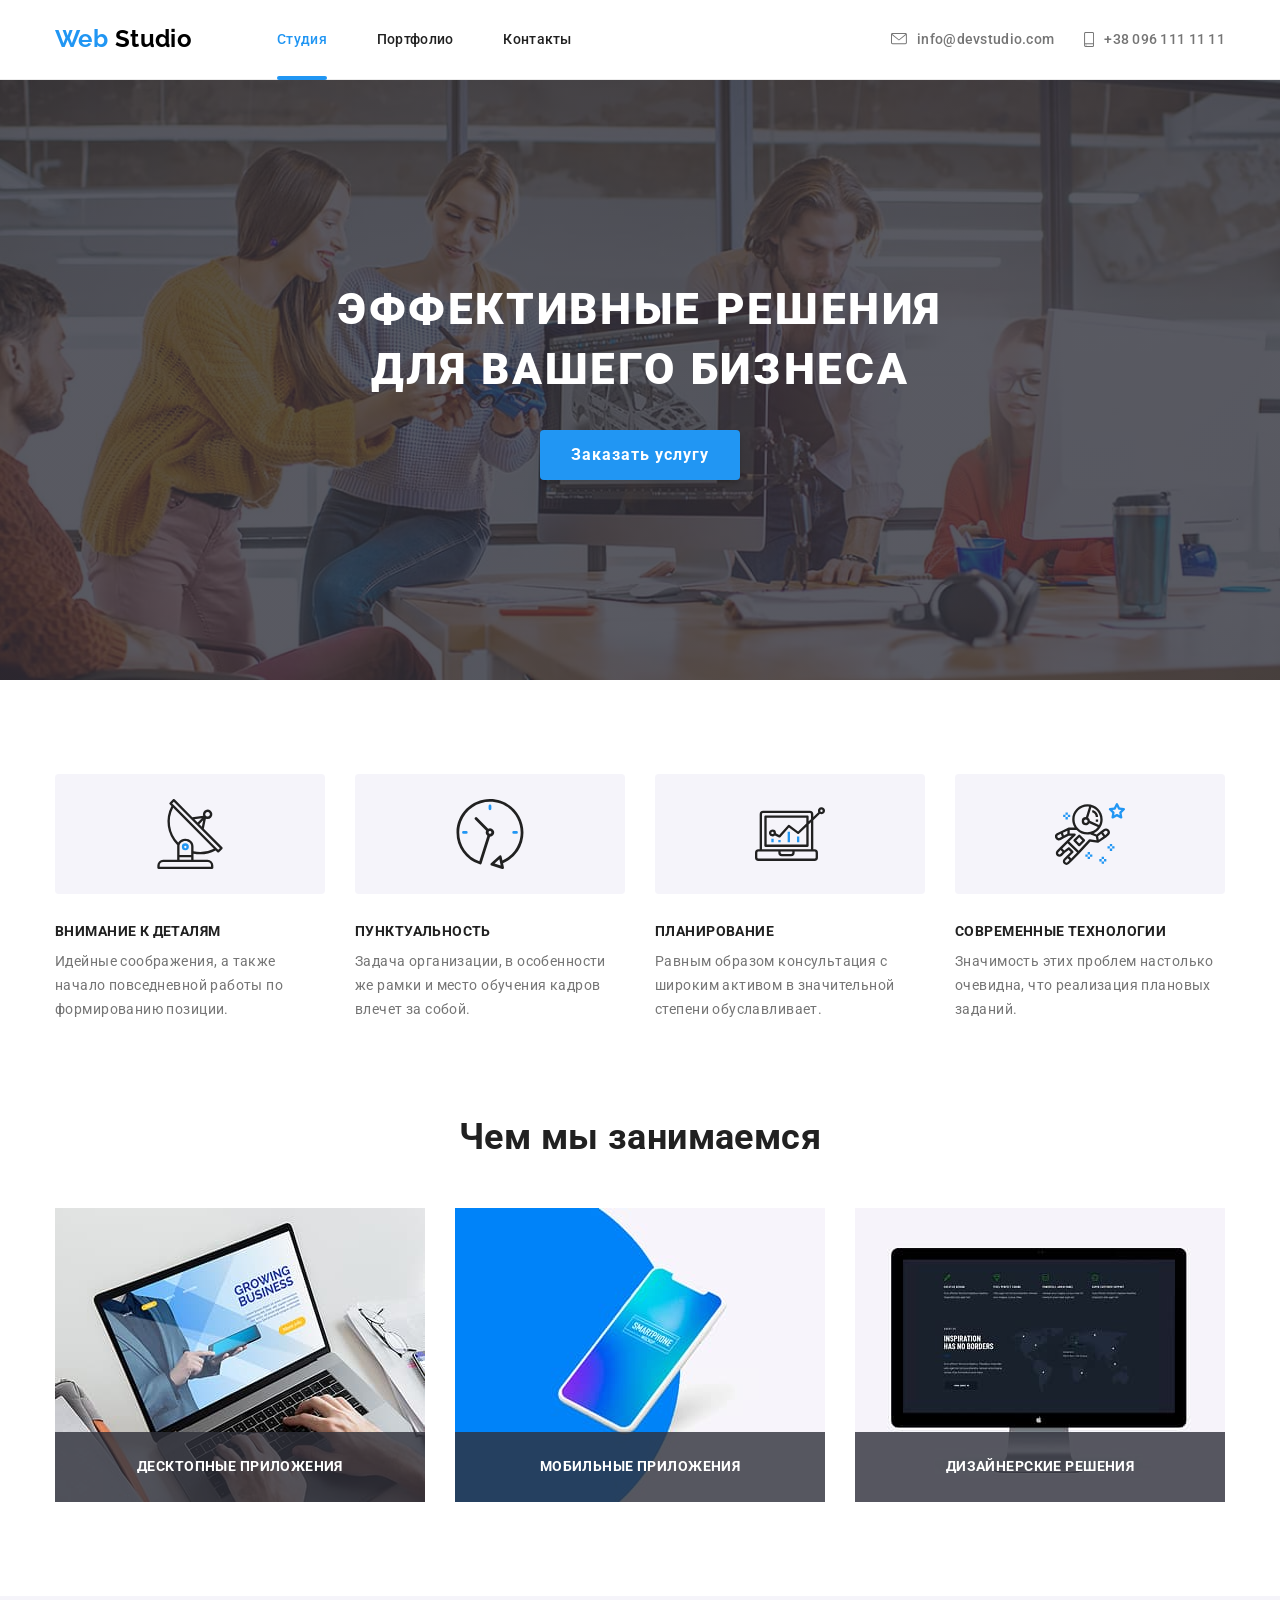
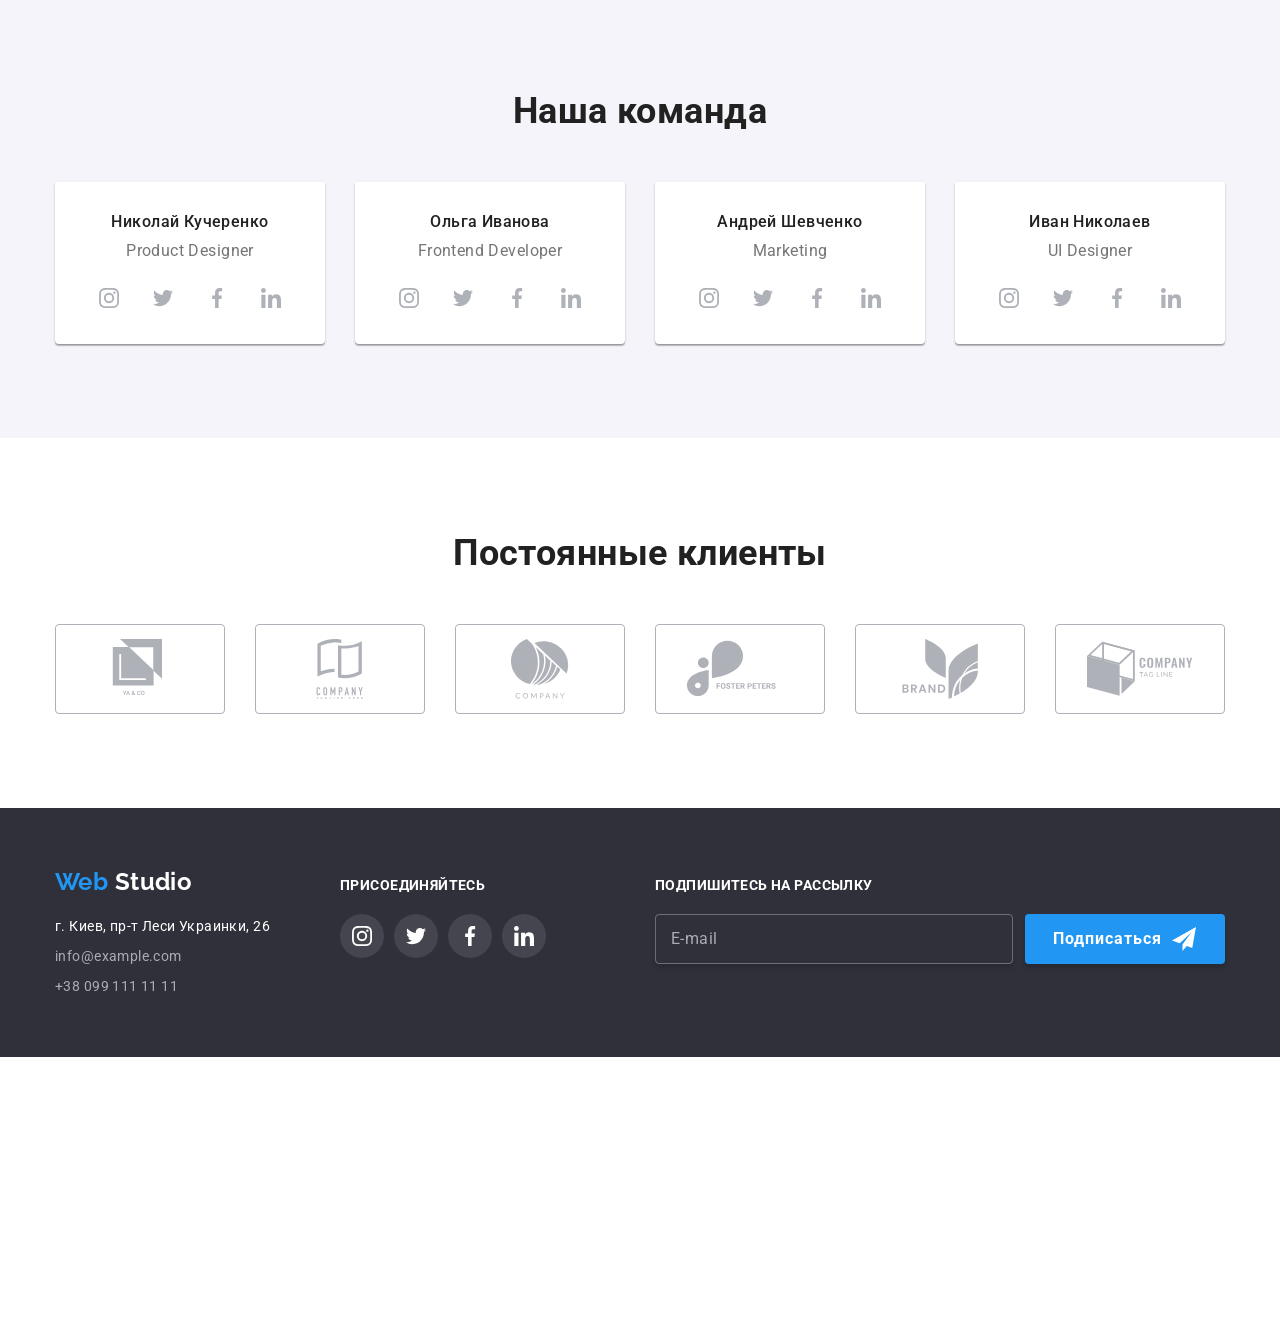
==== commit 5c6542dc: "Rename gallery images" ====
--- a/index.html
+++ b/index.html
@@ -53,7 +53,7 @@
                 </a>
               </li>
               <li class="site-nav__item">
-                <a class="site-nav__link" href="#">Портфолио</a>
+                <a class="site-nav__link" href="./portfolio.html">Портфолио</a>
               </li>
               <li class="site-nav__item">
                 <a class="site-nav__link" href="#">Контакты</a>
@@ -147,7 +147,7 @@
               <img
                 srcset="
                   ./images/gallery/img-1.jpg        1x,
-                  ./images/gallery/img-1@2x.jpg.jpg 2x
+                  ./images/gallery/img-1@2x.jpg 2x
                 "
                 src="./images/gallery/img-1.jpg"
                 alt="Разработчик пишет код на ноутбуке"
@@ -160,7 +160,7 @@
               <img
                 srcset="
                   ./images/gallery/img-2.jpg        1x,
-                  ./images/gallery/img-2@2x.jpg.jpg 2x
+                  ./images/gallery/img-2@2x.jpg 2x
                 "
                 src="./images/gallery/img-2.jpg"
                 alt="Смартфон на бело-синем фоне"
@@ -173,7 +173,7 @@
               <img
                 srcset="
                   ./images/gallery/img-3.jpg        1x,
-                  ./images/gallery/img-3@2x.jpg.jpg 2x
+                  ./images/gallery/img-3@2x.jpg 2x
                 "
                 src="./images/gallery/img-3.jpg"
                 alt="Монитор iMac с открытым сайтом"
@@ -654,12 +654,12 @@
             >
               г. Киев, пр-т Леси Украинки, 26
             </a>
-            <a class="page-footer__link" href="mailto:info@example.com"
-              >info@example.com</a
-            >
-            <a class="page-footer__link" href="tel:+380991111111"
-              >+38 099 111 11 11</a
-            >
+            <a class="page-footer__link" href="mailto:info@example.com">
+              info@example.com
+            </a>
+            <a class="page-footer__link" href="tel:+380991111111">
+              +38 099 111 11 11
+            </a>
           </address>
         </div>
 
--- a/css/main.min.css
+++ b/css/main.min.css
@@ -1 +1 @@
-/*! modern-normalize v3.0.1 | MIT License | https://github.com/sindresorhus/modern-normalize */*,::before,::after{-webkit-box-sizing:border-box;box-sizing:border-box}html{font-family:system-ui,"Segoe UI",Roboto,Helvetica,Arial,sans-serif,"Apple Color Emoji","Segoe UI Emoji";line-height:1.15;-webkit-text-size-adjust:100%;-moz-tab-size:4;-o-tab-size:4;tab-size:4}body{margin:0}b,strong{font-weight:bolder}code,kbd,samp,pre{font-family:ui-monospace,SFMono-Regular,Consolas,"Liberation Mono",Menlo,monospace;font-size:1em}small{font-size:80%}sub,sup{font-size:75%;line-height:0;position:relative;vertical-align:baseline}sub{bottom:-0.25em}sup{top:-0.5em}table{border-color:currentcolor}button,input,optgroup,select,textarea{font-family:inherit;font-size:100%;line-height:1.15;margin:0}button,[type=button],[type=reset],[type=submit]{-webkit-appearance:button}legend{padding:0}progress{vertical-align:baseline}::-webkit-inner-spin-button,::-webkit-outer-spin-button{height:auto}[type=search]{-webkit-appearance:textfield;outline-offset:-2px}::-webkit-search-decoration{-webkit-appearance:none}::-webkit-file-upload-button{-webkit-appearance:button;font:inherit}summary{display:list-item}.visually-hidden{position:absolute;width:1px;height:1px;margin:-1px;border:0;padding:0;clip:rect(0 0 0 0);overflow:hidden}.page-footer__link,.contacts__link,.site-nav__link,.logo{color:inherit;text-decoration:none}.clients-list,.team-list,.gallery-list,.features-list,.social-networks,.site-nav{padding-left:0;margin:0;list-style-type:none}@font-face{font-family:"Raleway";src:url("../fonts/Raleway-Bold.woff2") format("woff2"),url("../fonts/Raleway-Bold.woff") format("woff");font-weight:700;font-display:swap}@font-face{font-family:"Roboto";src:url("../fonts/Roboto-Regular.woff2") format("woff2"),url("../fonts/Roboto-Regular.woff") format("woff");font-weight:400;font-display:swap}@font-face{font-family:"Roboto";src:url("../fonts/Roboto-Medium.woff2") format("woff2"),url("../fonts/Roboto-Medium.woff") format("woff");font-weight:500;font-display:swap}@font-face{font-family:"Roboto";src:url("../fonts/Roboto-Bold.woff2") format("woff2"),url("../fonts/Roboto-Bold.woff") format("woff");font-weight:700;font-display:swap}@font-face{font-family:"Roboto";src:url("../fonts/Roboto-Black.woff2") format("woff2"),url("../fonts/Roboto-Black.woff") format("woff");font-weight:900;font-display:swap}body{font-family:"Roboto",sans-serif;font-size:14px;letter-spacing:.03em;line-height:1.71;color:#757575;background-color:#fff}body.menu-open{overflow:hidden}body.modal-open{overflow:hidden}@media screen and (min-width: 1200px){body.modal-open{overflow:auto}}h1,h2,h3,h4,h5,h6,p{margin:0}img{display:block;max-width:100%;height:auto}abbr{text-decoration:none;cursor:help}.container{padding:0 15px;margin:0 auto}@media screen and (min-width: 480px){.container{width:480px}}@media screen and (min-width: 768px){.container{width:768px}}@media screen and (min-width: 1200px){.container{width:1200px}}.section{padding:60px 0}@media screen and (min-width: 1200px){.section{padding:94px 0}}.section--secondary{background-color:#f5f4fa}.section--no-padding-t{padding-top:0}.section--hidden{display:none}@media screen and (min-width: 1200px){.section--hidden{display:block}}.section__title{margin-bottom:30px;font-size:28px;line-height:1.18;color:#212121;text-align:center}@media screen and (min-width: 1200px){.section__title{margin-bottom:50px;font-size:36px;line-height:1.17}}.logo{font-family:"Raleway",sans-serif;font-weight:700;font-size:24px;line-height:1.17;color:#000}.logo--accent{color:#2196f3}.menu-toggle{display:-webkit-inline-box;display:-ms-inline-flexbox;display:inline-flex;padding:0;border:none;background-color:rgba(0,0,0,0);-webkit-transition-property:color;transition-property:color;-webkit-transition-duration:250ms;transition-duration:250ms;-webkit-transition-timing-function:cubic-bezier(0.4, 0, 0.2, 1);transition-timing-function:cubic-bezier(0.4, 0, 0.2, 1)}@media screen and (min-width: 768px){.menu-toggle{display:none}}.menu-toggle:hover,.menu-toggle:focus{color:#2196f3}.menu-toggle__icon-menu,.menu-toggle__icon-close{fill:currentColor;-webkit-transform-origin:center;transform-origin:center;-webkit-transition-property:opacity,-webkit-transform;transition-property:opacity,-webkit-transform;transition-property:opacity,transform;transition-property:opacity,transform,-webkit-transform;-webkit-transition-duration:250ms;transition-duration:250ms;-webkit-transition-timing-function:cubic-bezier(0.4, 0, 0.2, 1);transition-timing-function:cubic-bezier(0.4, 0, 0.2, 1)}.menu-toggle--open .menu-toggle__icon-menu{opacity:0;-webkit-transform:scale(0);transform:scale(0)}.menu-toggle__icon-close{opacity:0;-webkit-transform:scale(0);transform:scale(0)}.menu-toggle--open .menu-toggle__icon-close{opacity:1;-webkit-transform:scale(1);transform:scale(1)}@media screen and (max-width: 767px){.mobile-menu{position:absolute;top:100%;left:0;z-index:1;width:100%;max-height:calc(100dvh - var(--page-header-height));padding:60px 0;text-align:center;background-color:#fff;-webkit-box-shadow:0 4px 8px rgba(0,0,0,.04),0 2px 4px rgba(0,0,0,.08),0 1px 3px rgba(0,0,0,.16);box-shadow:0 4px 8px rgba(0,0,0,.04),0 2px 4px rgba(0,0,0,.08),0 1px 3px rgba(0,0,0,.16);overflow-y:auto;opacity:0;visibility:hidden;pointer-events:none;-webkit-transition-property:opacity,visibility;transition-property:opacity,visibility;-webkit-transition-duration:250ms;transition-duration:250ms;-webkit-transition-timing-function:cubic-bezier(0.4, 0, 0.2, 1);transition-timing-function:cubic-bezier(0.4, 0, 0.2, 1)}.mobile-menu--open{opacity:1;visibility:visible;pointer-events:initial}}@media screen and (min-width: 768px){.mobile-menu{display:-webkit-box;display:-ms-flexbox;display:flex;-webkit-box-pack:justify;-ms-flex-pack:justify;justify-content:space-between;-webkit-box-align:center;-ms-flex-align:center;align-items:center;-webkit-box-flex:1;-ms-flex-positive:1;flex-grow:1;margin-left:81px}}@media screen and (min-width: 1200px){.mobile-menu{margin-left:85px}}.site-nav{display:-webkit-inline-box;display:-ms-inline-flexbox;display:inline-flex;-webkit-box-orient:vertical;-webkit-box-direction:normal;-ms-flex-direction:column;flex-direction:column;margin-bottom:48px}@media screen and (min-width: 768px){.site-nav{-webkit-box-orient:horizontal;-webkit-box-direction:normal;-ms-flex-direction:row;flex-direction:row;margin-bottom:0}}.site-nav__item:not(:last-child){margin-bottom:40px}@media screen and (min-width: 768px){.site-nav__item:not(:last-child){margin-right:50px;margin-bottom:0}}.site-nav__link{position:relative;display:inline-block;padding-bottom:12px;font-weight:500;font-size:18px;line-height:1.17;letter-spacing:.02em;color:#212121;-webkit-transition-property:color;transition-property:color;-webkit-transition-duration:250ms;transition-duration:250ms;-webkit-transition-timing-function:cubic-bezier(0.4, 0, 0.2, 1);transition-timing-function:cubic-bezier(0.4, 0, 0.2, 1)}@media screen and (min-width: 768px){.site-nav__link{padding:32px 0 31px;font-size:14px;line-height:1.14}}.site-nav__link::after{position:absolute;bottom:-1px;left:0;content:"";width:100%;height:4px;background-color:#2196f3;border-radius:2px;-webkit-transform:scaleX(0);transform:scaleX(0);-webkit-transform-origin:left;transform-origin:left;-webkit-transition-property:-webkit-transform;transition-property:-webkit-transform;transition-property:transform;transition-property:transform, -webkit-transform;-webkit-transition-duration:250ms;transition-duration:250ms;-webkit-transition-timing-function:cubic-bezier(0.4, 0, 0.2, 1);transition-timing-function:cubic-bezier(0.4, 0, 0.2, 1)}.site-nav__link--active,.site-nav__link:hover,.site-nav__link:focus{color:#2196f3}.site-nav__link--active::after,.site-nav__link:hover::after,.site-nav__link:focus::after{-webkit-transform:scaleX(1);transform:scaleX(1)}.contacts{display:-webkit-inline-box;display:-ms-inline-flexbox;display:inline-flex;-webkit-box-align:center;-ms-flex-align:center;align-items:center;-webkit-box-orient:vertical;-webkit-box-direction:normal;-ms-flex-direction:column;flex-direction:column}@media screen and (min-width: 768px){.contacts{-webkit-box-align:start;-ms-flex-align:start;align-items:flex-start}}@media screen and (min-width: 1200px){.contacts{-webkit-box-orient:horizontal;-webkit-box-direction:normal;-ms-flex-direction:row;flex-direction:row}}.contacts__link{display:-webkit-box;display:-ms-flexbox;display:flex;-webkit-box-align:center;-ms-flex-align:center;align-items:center;font-weight:500;font-size:18px;line-height:1.17;letter-spacing:.02em;-webkit-transition-property:color;transition-property:color;-webkit-transition-duration:250ms;transition-duration:250ms;-webkit-transition-timing-function:cubic-bezier(0.4, 0, 0.2, 1);transition-timing-function:cubic-bezier(0.4, 0, 0.2, 1)}.contacts__link:not(:last-child){margin-bottom:16px}@media screen and (min-width: 768px){.contacts__link{font-size:12px}.contacts__link:not(:last-child){margin-bottom:10px}}@media screen and (min-width: 1200px){.contacts__link{font-size:14px;line-height:1.14}.contacts__link:not(:last-child){margin-right:30px;margin-bottom:0}}.contacts__link:hover,.contacts__link:focus{color:#2196f3}.contacts__icon{margin-right:10px;fill:currentColor}.button{min-width:200px;min-height:50px;padding:13px 28px;font-weight:700;font-size:16px;line-height:1.14;letter-spacing:.06em;color:#fff;background-color:#2196f3;-webkit-box-shadow:0 4px 4px rgba(0,0,0,.15);box-shadow:0 4px 4px rgba(0,0,0,.15);border:none;border-radius:4px;cursor:pointer;-webkit-transition-property:background-color;transition-property:background-color;-webkit-transition-duration:250ms;transition-duration:250ms;-webkit-transition-timing-function:cubic-bezier(0.4, 0, 0.2, 1);transition-timing-function:cubic-bezier(0.4, 0, 0.2, 1)}.button--icon{display:-webkit-inline-box;display:-ms-inline-flexbox;display:inline-flex;-webkit-box-align:center;-ms-flex-align:center;align-items:center}.button:hover,.button:focus{background-color:#188ce8}.button__icon{margin-left:10px}.backdrop{position:fixed;top:0;left:0;width:100%;height:100%;padding:93px 15px;background-color:rgba(0,0,0,.2);visibility:visible;opacity:1;-webkit-transition-property:visibility,opacity;transition-property:visibility,opacity;-webkit-transition-duration:250ms;transition-duration:250ms;-webkit-transition-timing-function:cubic-bezier(0.4, 0, 0.2, 1);transition-timing-function:cubic-bezier(0.4, 0, 0.2, 1)}.backdrop--hidden{visibility:hidden;opacity:0;pointer-events:none}.modal{position:relative;min-height:609px;padding:40px;background-color:#fff;-webkit-box-shadow:0 1px 3px rgba(0,0,0,.12),0 1px 1px rgba(0,0,0,.14),0 2px 1px rgba(0,0,0,.2);box-shadow:0 1px 3px rgba(0,0,0,.12),0 1px 1px rgba(0,0,0,.14),0 2px 1px rgba(0,0,0,.2);border-radius:4px;-webkit-transform:scale(1);transform:scale(1);-webkit-transition-property:-webkit-transform;transition-property:-webkit-transform;transition-property:transform;transition-property:transform, -webkit-transform;-webkit-transition-duration:250ms;transition-duration:250ms;-webkit-transition-timing-function:cubic-bezier(0.4, 0, 0.2, 1);transition-timing-function:cubic-bezier(0.4, 0, 0.2, 1)}@media screen and (min-width: 480px){.modal{width:450px;margin-left:auto;margin-right:auto}}@media screen and (min-width: 768px){.modal{position:absolute;top:50%;left:50%;width:528px;min-height:581px;-webkit-transform:translate(-50%, -50%) scale(1);transform:translate(-50%, -50%) scale(1)}}.backdrop--hidden .modal{-webkit-transform:scale(1.1);transform:scale(1.1)}@media screen and (min-width: 768px){.backdrop--hidden .modal{-webkit-transform:translate(-50%, -50%) scale(1.1);transform:translate(-50%, -50%) scale(1.1)}}.modal__cross-btn{position:absolute;top:8px;right:8px;display:-webkit-box;display:-ms-flexbox;display:flex;-webkit-box-pack:center;-ms-flex-pack:center;justify-content:center;-webkit-box-align:center;-ms-flex-align:center;align-items:center;width:30px;height:30px;padding:0;color:#000;background-color:rgba(0,0,0,0);border:1px solid rgba(0,0,0,.1);border-radius:50%;cursor:pointer;-webkit-transition-property:color;transition-property:color;-webkit-transition-duration:250ms;transition-duration:250ms;-webkit-transition-timing-function:cubic-bezier(0.4, 0, 0.2, 1);transition-timing-function:cubic-bezier(0.4, 0, 0.2, 1)}.modal__cross-btn:hover,.modal__cross-btn:focus{color:#2196f3}.modal__cross-icon{fill:currentColor}.application-form{text-align:center}.application-form__text{display:block;margin-bottom:30px;font-size:20px;line-height:1.5;color:#212121}.application-form__field{position:relative;margin-bottom:28px;letter-spacing:.01em;line-height:1.14}.application-form__field:last-of-type{margin-bottom:20px}.application-form__input,.application-form__comment{width:100%;padding:11px 15px;letter-spacing:inherit;line-height:inherit;color:inherit;background-color:rgba(0,0,0,0);border:1px solid rgba(33,33,33,.2);border-radius:4px;-webkit-transition-property:border-color;transition-property:border-color;-webkit-transition-duration:250ms;transition-duration:250ms;-webkit-transition-timing-function:cubic-bezier(0.4, 0, 0.2, 1);transition-timing-function:cubic-bezier(0.4, 0, 0.2, 1)}.application-form__input:focus,.application-form__comment:focus{outline:none;border-color:#2196f3}.application-form__input{padding-left:41px}.application-form__comment{display:block;height:120px;resize:none}.application-form__comment::-webkit-input-placeholder{-webkit-transition-property:color;transition-property:color;-webkit-transition-duration:250ms;transition-duration:250ms;-webkit-transition-timing-function:cubic-bezier(0.4, 0, 0.2, 1);transition-timing-function:cubic-bezier(0.4, 0, 0.2, 1)}.application-form__comment::-moz-placeholder{-moz-transition-property:color;transition-property:color;transition-duration:250ms;transition-timing-function:cubic-bezier(0.4, 0, 0.2, 1)}.application-form__comment:-ms-input-placeholder{-ms-transition-property:color;transition-property:color;transition-duration:250ms;transition-timing-function:cubic-bezier(0.4, 0, 0.2, 1)}.application-form__comment::-ms-input-placeholder{-ms-transition-property:color;transition-property:color;transition-duration:250ms;transition-timing-function:cubic-bezier(0.4, 0, 0.2, 1)}.application-form__comment::placeholder{-webkit-transition-property:color;transition-property:color;-webkit-transition-duration:250ms;transition-duration:250ms;-webkit-transition-timing-function:cubic-bezier(0.4, 0, 0.2, 1);transition-timing-function:cubic-bezier(0.4, 0, 0.2, 1)}.application-form__comment:focus::-webkit-input-placeholder{color:#2196f3}.application-form__comment:focus::-moz-placeholder{color:#2196f3}.application-form__comment:focus:-ms-input-placeholder{color:#2196f3}.application-form__comment:focus::-ms-input-placeholder{color:#2196f3}.application-form__comment:focus::placeholder{color:#2196f3}.application-form__label{position:absolute;top:50%;left:0;-webkit-transform:translate(42px, -50%) scale(1);transform:translate(42px, -50%) scale(1);-webkit-transition-property:color,-webkit-transform;transition-property:color,-webkit-transform;transition-property:color,transform;transition-property:color,transform,-webkit-transform;-webkit-transition-duration:250ms;transition-duration:250ms;-webkit-transition-timing-function:cubic-bezier(0.4, 0, 0.2, 1);transition-timing-function:cubic-bezier(0.4, 0, 0.2, 1)}.application-form__input:not(:-moz-placeholder)+.application-form__label{color:#2196f3;transform:translate(14px, -39px) scale(0.85)}.application-form__input:not(:-ms-input-placeholder)+.application-form__label{color:#2196f3;transform:translate(14px, -39px) scale(0.85)}.application-form__input:focus+.application-form__label,.application-form__input:not(:placeholder-shown)+.application-form__label{color:#2196f3;-webkit-transform:translate(14px, -39px) scale(0.85);transform:translate(14px, -39px) scale(0.85)}.application-form__icon{position:absolute;top:50%;left:16px;width:18px;height:18px;fill:#212121;-webkit-transform:translateY(-50%);transform:translateY(-50%);-webkit-transition-property:fill;transition-property:fill;-webkit-transition-duration:250ms;transition-duration:250ms;-webkit-transition-timing-function:cubic-bezier(0.4, 0, 0.2, 1);transition-timing-function:cubic-bezier(0.4, 0, 0.2, 1)}.application-form__input:focus~.application-form__icon{fill:#2196f3}.application-form__policy{display:-webkit-inline-box;display:-ms-inline-flexbox;display:inline-flex;-webkit-box-align:center;-ms-flex-align:center;align-items:center;margin-bottom:30px;cursor:pointer}.application-form__policy-input{-webkit-appearance:none;-moz-appearance:none;appearance:none;position:absolute}.application-form__policy-icon{-ms-flex-negative:0;flex-shrink:0;width:15px;height:15px;margin-right:8px;border:2px solid #212121;border-radius:2px}.application-form__policy-input:checked+.application-form__policy-icon{background-color:#2196f3;background-image:url("../images/check.svg");background-origin:border-box;border-color:rgba(0,0,0,0)}@media screen and (max-width: 1199px){.application-form__policy-text{font-size:12px;line-height:1.17;text-align:left}}.application-form__policy-link{color:#2196f3}.application-form__policy-link:hover,.application-form__policy-link:focus{text-decoration:none}.social-networks{display:-webkit-inline-box;display:-ms-inline-flexbox;display:inline-flex}.social-networks__item:not(:last-child){margin-right:10px}.social-networks__link{display:-webkit-box;display:-ms-flexbox;display:flex;width:44px;height:44px;color:#afb1b8;border-radius:50%;-webkit-transition-property:color,background-color;transition-property:color,background-color;-webkit-transition-duration:250ms;transition-duration:250ms;-webkit-transition-timing-function:cubic-bezier(0.4, 0, 0.2, 1);transition-timing-function:cubic-bezier(0.4, 0, 0.2, 1)}.social-networks__link--theme-dark{color:#fff;background-color:hsla(0,0%,100%,.1)}.social-networks__link:hover,.social-networks__link:focus{color:#fff;background-color:#2196f3}.social-networks__icon{width:20px;height:20px;margin:auto;fill:currentColor}@media screen and (min-width: 1200px){.subscribe-form{display:-webkit-box;display:-ms-flexbox;display:flex}}.subscribe-form__input{width:100%;padding:14px 15px;margin-bottom:20px;font-size:16px;letter-spacing:inherit;line-height:1.25;color:#fff;background-color:rgba(0,0,0,0);-webkit-box-shadow:0 4px 4px rgba(0,0,0,.15);box-shadow:0 4px 4px rgba(0,0,0,.15);border:1px solid hsla(0,0%,100%,.3);border-radius:4px;outline:none;-webkit-transition-property:border-color;transition-property:border-color;-webkit-transition-duration:250ms;transition-duration:250ms;-webkit-transition-timing-function:cubic-bezier(0.4, 0, 0.2, 1);transition-timing-function:cubic-bezier(0.4, 0, 0.2, 1)}@media screen and (min-width: 768px){.subscribe-form__input{display:block;width:450px}}@media screen and (min-width: 1200px){.subscribe-form__input{width:358px;margin-right:12px;margin-bottom:0}}.subscribe-form__input::-webkit-input-placeholder{color:hsla(0,0%,100%,.6)}.subscribe-form__input::-moz-placeholder{color:hsla(0,0%,100%,.6)}.subscribe-form__input:-ms-input-placeholder{color:hsla(0,0%,100%,.6)}.subscribe-form__input::-ms-input-placeholder{color:hsla(0,0%,100%,.6)}.subscribe-form__input::placeholder{color:hsla(0,0%,100%,.6)}.subscribe-form__input:focus{border-color:#2196f3}.page-header{position:relative;min-height:60px;padding:10px 0 9px;border-bottom:1px solid #ececec}@media screen and (min-width: 768px){.page-header{min-height:80px;padding:0}}.page-header__container{display:-webkit-box;display:-ms-flexbox;display:flex;-webkit-box-pack:justify;-ms-flex-pack:justify;justify-content:space-between;-webkit-box-align:center;-ms-flex-align:center;align-items:center}.hero{display:-webkit-box;display:-ms-flexbox;display:flex;-webkit-box-pack:center;-ms-flex-pack:center;justify-content:center;-webkit-box-align:center;-ms-flex-align:center;align-items:center;-webkit-box-orient:vertical;-webkit-box-direction:normal;-ms-flex-direction:column;flex-direction:column;max-width:480px;min-height:400px;padding:40px 15px;margin:0 auto;background-color:#2f303a;background-image:-webkit-gradient(linear, left top, left bottom, from(rgba(47, 48, 58, 0.8)), to(rgba(47, 48, 58, 0.8))),url("../images/hero-bg/hero-bg-mobile.jpg");background-image:linear-gradient(rgba(47, 48, 58, 0.8), rgba(47, 48, 58, 0.8)),url("../images/hero-bg/hero-bg-mobile.jpg");background-repeat:no-repeat;background-position:center;background-size:cover}@media screen and (min-device-pixel-ratio: 2),screen and (-webkit-min-device-pixel-ratio: 2),screen and (min-resolution: 192dpi),screen and (min-resolution: 2dppx){.hero{background-image:-webkit-gradient(linear, left top, left bottom, from(rgba(47, 48, 58, 0.8)), to(rgba(47, 48, 58, 0.8))),url("../images/hero-bg/hero-bg-mobile@2x.jpg");background-image:linear-gradient(rgba(47, 48, 58, 0.8), rgba(47, 48, 58, 0.8)),url("../images/hero-bg/hero-bg-mobile@2x.jpg")}}@media screen and (min-width: 768px){.hero{max-width:768px;background-image:-webkit-gradient(linear, left top, left bottom, from(rgba(47, 48, 58, 0.8)), to(rgba(47, 48, 58, 0.8))),url("../images/hero-bg/hero-bg-tablet.jpg");background-image:linear-gradient(rgba(47, 48, 58, 0.8), rgba(47, 48, 58, 0.8)),url("../images/hero-bg/hero-bg-tablet.jpg")}}@media screen and (min-width: 768px)and (min-device-pixel-ratio: 2),screen and (min-width: 768px)and (-webkit-min-device-pixel-ratio: 2),screen and (min-width: 768px)and (min-resolution: 192dpi),screen and (min-width: 768px)and (min-resolution: 2dppx){.hero{background-image:-webkit-gradient(linear, left top, left bottom, from(rgba(47, 48, 58, 0.8)), to(rgba(47, 48, 58, 0.8))),url("../images/hero-bg/hero-bg-tablet@2x.jpg");background-image:linear-gradient(rgba(47, 48, 58, 0.8), rgba(47, 48, 58, 0.8)),url("../images/hero-bg/hero-bg-tablet@2x.jpg")}}@media screen and (min-width: 1200px){.hero{max-width:1600px;min-height:600px;background-image:-webkit-gradient(linear, left top, left bottom, from(rgba(47, 48, 58, 0.8)), to(rgba(47, 48, 58, 0.8))),url("../images/hero-bg/hero-bg-desktop.jpg");background-image:linear-gradient(rgba(47, 48, 58, 0.8), rgba(47, 48, 58, 0.8)),url("../images/hero-bg/hero-bg-desktop.jpg")}}@media screen and (min-width: 1200px)and (min-device-pixel-ratio: 2),screen and (min-width: 1200px)and (-webkit-min-device-pixel-ratio: 2),screen and (min-width: 1200px)and (min-resolution: 192dpi),screen and (min-width: 1200px)and (min-resolution: 2dppx){.hero{background-image:-webkit-gradient(linear, left top, left bottom, from(rgba(47, 48, 58, 0.8)), to(rgba(47, 48, 58, 0.8))),url("../images/hero-bg/hero-bg-desktop@2x.jpg");background-image:linear-gradient(rgba(47, 48, 58, 0.8), rgba(47, 48, 58, 0.8)),url("../images/hero-bg/hero-bg-desktop@2x.jpg")}}.hero__title{max-width:360px;margin:0 auto 30px;font-weight:900;font-size:26px;line-height:1.62;letter-spacing:.06em;color:#fff;text-transform:uppercase;text-align:center}@media screen and (min-width: 1200px){.hero__title{max-width:696px;font-size:44px;line-height:1.36}}@media screen and (min-width: 768px){.features-list{display:-webkit-box;display:-ms-flexbox;display:flex;-ms-flex-wrap:wrap;flex-wrap:wrap}}.features-list__item::before{display:block;content:"";height:120px;margin-bottom:30px;background-color:#f5f4fa;background-repeat:no-repeat;background-position:center;border-radius:4px}.features-list__item:not(:last-child){margin-bottom:30px}@media screen and (min-width: 768px){.features-list__item{-ms-flex-preferred-size:calc((100% - 30px)/2);flex-basis:calc((100% - 30px)/2)}.features-list__item:nth-child(odd){margin-right:30px}.features-list__item:nth-last-child(-n+2){margin-bottom:0}}@media screen and (min-width: 1200px){.features-list__item{-ms-flex-preferred-size:calc((100% - 90px)/4);flex-basis:calc((100% - 90px)/4)}.features-list__item:nth-child(odd){margin-right:0}.features-list__item:not(:last-child){margin-right:30px;margin-bottom:0}}.features-list__title{margin-bottom:10px;font-size:14px;line-height:1.14;color:#212121;text-transform:uppercase;text-align:center}@media screen and (min-width: 768px){.features-list__title{text-align:left}}.features-list__item--antenna::before{background-image:url("../images/features/antenna.svg")}.features-list__item--clock::before{background-image:url("../images/features/clock.svg")}.features-list__item--diagram::before{background-image:url("../images/features/diagram.svg")}.features-list__item--astronaut::before{background-image:url("../images/features/astronaut.svg")}.gallery-list{display:-webkit-box;display:-ms-flexbox;display:flex;-webkit-box-pack:justify;-ms-flex-pack:justify;justify-content:space-between}.gallery-list__item{position:relative;-ms-flex-preferred-size:calc((100% - 60px)/3);flex-basis:calc((100% - 60px)/3)}.gallery-list__label{position:absolute;bottom:0;left:0;width:100%;min-height:70px;padding:27px 24px;font-weight:700;font-size:14px;line-height:1.14;color:#fff;text-transform:uppercase;text-align:center;background-color:rgba(47,48,58,.8)}@media screen and (min-width: 768px){.team-list{display:-webkit-box;display:-ms-flexbox;display:flex;-ms-flex-wrap:wrap;flex-wrap:wrap}}.team-list__item{background-color:#fff;-webkit-box-shadow:0 1px 3px rgba(0,0,0,.12),0 1px 1px rgba(0,0,0,.14),0 2px 1px rgba(0,0,0,.2);box-shadow:0 1px 3px rgba(0,0,0,.12),0 1px 1px rgba(0,0,0,.14),0 2px 1px rgba(0,0,0,.2);border-bottom-left-radius:4px;border-bottom-right-radius:4px;overflow:hidden}.team-list__item:not(:last-child){margin-bottom:30px}@media screen and (min-width: 768px){.team-list__item{-ms-flex-preferred-size:calc((100% - 30px)/2);flex-basis:calc((100% - 30px)/2)}.team-list__item:nth-child(odd){margin-right:30px}.team-list__item:nth-last-child(-n+2){margin-bottom:0}}@media screen and (min-width: 1200px){.team-list__item{-ms-flex-preferred-size:calc((100% - 90px)/4);flex-basis:calc((100% - 90px)/4)}.team-list__item:nth-child(odd){margin-right:0}.team-list__item:not(:last-child){margin-right:30px;margin-bottom:0}}.team-list__meta{padding:30px 24px 24px;text-align:center}.team-list__name,.team-list__occupation{font-size:16px;line-height:1.19}.team-list__name{margin-bottom:10px;font-weight:500;color:#212121}.team-list__occupation{margin-bottom:16px}.clients-list{display:-webkit-box;display:-ms-flexbox;display:flex;-ms-flex-wrap:wrap;flex-wrap:wrap}.clients-list__item{-ms-flex-preferred-size:calc((100% - 30px)/2);flex-basis:calc((100% - 30px)/2);margin-right:30px;margin-bottom:30px}.clients-list__item:nth-child(even){margin-right:0}.clients-list__item:nth-last-child(-n+2){margin-bottom:0}@media screen and (min-width: 768px){.clients-list__item{-ms-flex-preferred-size:calc((100% - 60px)/3);flex-basis:calc((100% - 60px)/3)}.clients-list__item:nth-child(even){margin-right:30px}.clients-list__item:nth-last-child(-n+2){margin-bottom:30px}.clients-list__item:nth-child(3n){margin-right:0}.clients-list__item:nth-last-child(-n+3){margin-bottom:0}}@media screen and (min-width: 1200px){.clients-list__item{-ms-flex-preferred-size:calc((100% - 150px)/6);flex-basis:calc((100% - 150px)/6);margin-bottom:0}.clients-list__item:nth-child(3n){margin-right:30px}.clients-list__item:last-child{margin-right:0}}.clients-list__link{display:-webkit-box;display:-ms-flexbox;display:flex;-webkit-box-pack:center;-ms-flex-pack:center;justify-content:center;-webkit-box-align:center;-ms-flex-align:center;align-items:center;height:90px;color:#afb1b8;border:1px solid currentColor;border-radius:4px;-webkit-transition-property:color;transition-property:color;-webkit-transition-duration:250ms;transition-duration:250ms;-webkit-transition-timing-function:cubic-bezier(0.4, 0, 0.2, 1);transition-timing-function:cubic-bezier(0.4, 0, 0.2, 1)}.clients-list__link:hover,.clients-list__link:focus{color:#2196f3}.clients-list__icon{width:106px;height:60px;fill:currentColor}.page-footer{padding:60px 0;background-color:#2f303a}.page-footer__container{text-align:center}@media screen and (min-width: 768px){.page-footer__container{display:-webkit-box;display:-ms-flexbox;display:flex;-ms-flex-pack:distribute;justify-content:space-around;-webkit-box-align:baseline;-ms-flex-align:baseline;align-items:baseline;-ms-flex-wrap:wrap;flex-wrap:wrap}}@media screen and (min-width: 1200px){.page-footer__container{-webkit-box-pack:initial;-ms-flex-pack:initial;justify-content:initial;text-align:initial}}.page-footer__contacts{margin-bottom:60px}@media screen and (min-width: 768px){.page-footer__contacts{margin-bottom:0}}@media screen and (min-width: 1200px){.page-footer__contacts{margin-right:70px}}.page-footer__logo{display:inline-block;margin-bottom:20px;color:#fff}.page-footer__address{display:-webkit-box;display:-ms-flexbox;display:flex;-webkit-box-align:center;-ms-flex-align:center;align-items:center;-webkit-box-orient:vertical;-webkit-box-direction:normal;-ms-flex-direction:column;flex-direction:column;font-style:normal}@media screen and (min-width: 1200px){.page-footer__address{-webkit-box-align:start;-ms-flex-align:start;align-items:flex-start}}.page-footer__link{line-height:1.5;color:hsla(0,0%,100%,.6);-webkit-transition-property:color;transition-property:color;-webkit-transition-duration:250ms;transition-duration:250ms;-webkit-transition-timing-function:cubic-bezier(0.4, 0, 0.2, 1);transition-timing-function:cubic-bezier(0.4, 0, 0.2, 1)}.page-footer__link:not(:last-child){margin-bottom:8px}@media screen and (min-width: 1200px){.page-footer__link:not(:last-child){margin-bottom:9px}}.page-footer__link--map{color:#fff}.page-footer__link:hover,.page-footer__link:focus{color:#2196f3}.page-footer__socials{margin-bottom:60px}@media screen and (min-width: 768px){.page-footer__socials{margin-bottom:0}}.page-footer__text{display:block;margin-bottom:20px;line-height:1.14;color:#fff;text-transform:uppercase}@media screen and (min-width: 768px){.page-footer__form{margin-top:60px}}@media screen and (min-width: 1200px){.page-footer__form{margin-top:0;margin-left:auto}}/*# sourceMappingURL=main.min.css.map */+/*! modern-normalize v3.0.1 | MIT License | https://github.com/sindresorhus/modern-normalize */*,::before,::after{-webkit-box-sizing:border-box;box-sizing:border-box}html{font-family:system-ui,"Segoe UI",Roboto,Helvetica,Arial,sans-serif,"Apple Color Emoji","Segoe UI Emoji";line-height:1.15;-webkit-text-size-adjust:100%;-moz-tab-size:4;-o-tab-size:4;tab-size:4}body{margin:0}b,strong{font-weight:bolder}code,kbd,samp,pre{font-family:ui-monospace,SFMono-Regular,Consolas,"Liberation Mono",Menlo,monospace;font-size:1em}small{font-size:80%}sub,sup{font-size:75%;line-height:0;position:relative;vertical-align:baseline}sub{bottom:-0.25em}sup{top:-0.5em}table{border-color:currentcolor}button,input,optgroup,select,textarea{font-family:inherit;font-size:100%;line-height:1.15;margin:0}button,[type=button],[type=reset],[type=submit]{-webkit-appearance:button}legend{padding:0}progress{vertical-align:baseline}::-webkit-inner-spin-button,::-webkit-outer-spin-button{height:auto}[type=search]{-webkit-appearance:textfield;outline-offset:-2px}::-webkit-search-decoration{-webkit-appearance:none}::-webkit-file-upload-button{-webkit-appearance:button;font:inherit}summary{display:list-item}.visually-hidden{position:absolute;width:1px;height:1px;margin:-1px;border:0;padding:0;clip:rect(0 0 0 0);overflow:hidden}.page-footer__link,.contacts__link,.site-nav__link,.logo{color:inherit;text-decoration:none}.clients-list,.team-list,.gallery-list,.features-list,.filter__list,.social-networks,.site-nav{padding-left:0;margin:0;list-style-type:none}@font-face{font-family:"Raleway";src:url("../fonts/Raleway-Bold.woff2") format("woff2"),url("../fonts/Raleway-Bold.woff") format("woff");font-weight:700;font-display:swap}@font-face{font-family:"Roboto";src:url("../fonts/Roboto-Regular.woff2") format("woff2"),url("../fonts/Roboto-Regular.woff") format("woff");font-weight:400;font-display:swap}@font-face{font-family:"Roboto";src:url("../fonts/Roboto-Medium.woff2") format("woff2"),url("../fonts/Roboto-Medium.woff") format("woff");font-weight:500;font-display:swap}@font-face{font-family:"Roboto";src:url("../fonts/Roboto-Bold.woff2") format("woff2"),url("../fonts/Roboto-Bold.woff") format("woff");font-weight:700;font-display:swap}@font-face{font-family:"Roboto";src:url("../fonts/Roboto-Black.woff2") format("woff2"),url("../fonts/Roboto-Black.woff") format("woff");font-weight:900;font-display:swap}body{font-family:"Roboto",sans-serif;font-size:14px;letter-spacing:.03em;line-height:1.71;color:#757575;background-color:#fff}body.menu-open{overflow:hidden}body.modal-open{overflow:hidden}@media screen and (min-width: 1200px){body.modal-open{overflow:auto}}h1,h2,h3,h4,h5,h6,p{margin:0}img{display:block;max-width:100%;height:auto}abbr{text-decoration:none;cursor:help}.container{padding:0 15px;margin:0 auto}@media screen and (min-width: 480px){.container{width:480px}}@media screen and (min-width: 768px){.container{width:768px}}@media screen and (min-width: 1200px){.container{width:1200px}}.section{padding:60px 0}@media screen and (min-width: 1200px){.section{padding:94px 0}}.section--secondary{background-color:#f5f4fa}.section--no-padding-t{padding-top:0}.section--hidden{display:none}@media screen and (min-width: 1200px){.section--hidden{display:block}}.section__title{margin-bottom:30px;font-size:28px;line-height:1.18;color:#212121;text-align:center}@media screen and (min-width: 1200px){.section__title{margin-bottom:50px;font-size:36px;line-height:1.17}}.logo{font-family:"Raleway",sans-serif;font-weight:700;font-size:24px;line-height:1.17;color:#000}.logo--accent{color:#2196f3}.menu-toggle{display:-webkit-inline-box;display:-ms-inline-flexbox;display:inline-flex;padding:0;border:none;background-color:rgba(0,0,0,0);-webkit-transition-property:color;transition-property:color;-webkit-transition-duration:250ms;transition-duration:250ms;-webkit-transition-timing-function:cubic-bezier(0.4, 0, 0.2, 1);transition-timing-function:cubic-bezier(0.4, 0, 0.2, 1)}@media screen and (min-width: 768px){.menu-toggle{display:none}}.menu-toggle:hover,.menu-toggle:focus{color:#2196f3}.menu-toggle__icon-menu,.menu-toggle__icon-close{fill:currentColor;-webkit-transform-origin:center;transform-origin:center;-webkit-transition-property:opacity,-webkit-transform;transition-property:opacity,-webkit-transform;transition-property:opacity,transform;transition-property:opacity,transform,-webkit-transform;-webkit-transition-duration:250ms;transition-duration:250ms;-webkit-transition-timing-function:cubic-bezier(0.4, 0, 0.2, 1);transition-timing-function:cubic-bezier(0.4, 0, 0.2, 1)}.menu-toggle--open .menu-toggle__icon-menu{opacity:0;-webkit-transform:scale(0);transform:scale(0)}.menu-toggle__icon-close{opacity:0;-webkit-transform:scale(0);transform:scale(0)}.menu-toggle--open .menu-toggle__icon-close{opacity:1;-webkit-transform:scale(1);transform:scale(1)}@media screen and (max-width: 767px){.mobile-menu{position:absolute;top:100%;left:0;z-index:1;width:100%;max-height:calc(100dvh - var(--page-header-height));padding:60px 0;text-align:center;background-color:#fff;-webkit-box-shadow:0 4px 8px rgba(0,0,0,.04),0 2px 4px rgba(0,0,0,.08),0 1px 3px rgba(0,0,0,.16);box-shadow:0 4px 8px rgba(0,0,0,.04),0 2px 4px rgba(0,0,0,.08),0 1px 3px rgba(0,0,0,.16);overflow-y:auto;opacity:0;visibility:hidden;pointer-events:none;-webkit-transition-property:opacity,visibility;transition-property:opacity,visibility;-webkit-transition-duration:250ms;transition-duration:250ms;-webkit-transition-timing-function:cubic-bezier(0.4, 0, 0.2, 1);transition-timing-function:cubic-bezier(0.4, 0, 0.2, 1)}.mobile-menu--open{opacity:1;visibility:visible;pointer-events:initial}}@media screen and (min-width: 768px){.mobile-menu{display:-webkit-box;display:-ms-flexbox;display:flex;-webkit-box-pack:justify;-ms-flex-pack:justify;justify-content:space-between;-webkit-box-align:center;-ms-flex-align:center;align-items:center;-webkit-box-flex:1;-ms-flex-positive:1;flex-grow:1;margin-left:81px}}@media screen and (min-width: 1200px){.mobile-menu{margin-left:85px}}.site-nav{display:-webkit-inline-box;display:-ms-inline-flexbox;display:inline-flex;-webkit-box-orient:vertical;-webkit-box-direction:normal;-ms-flex-direction:column;flex-direction:column;margin-bottom:48px}@media screen and (min-width: 768px){.site-nav{-webkit-box-orient:horizontal;-webkit-box-direction:normal;-ms-flex-direction:row;flex-direction:row;margin-bottom:0}}.site-nav__item:not(:last-child){margin-bottom:40px}@media screen and (min-width: 768px){.site-nav__item:not(:last-child){margin-right:50px;margin-bottom:0}}.site-nav__link{position:relative;display:inline-block;padding-bottom:12px;font-weight:500;font-size:18px;line-height:1.17;letter-spacing:.02em;color:#212121;-webkit-transition-property:color;transition-property:color;-webkit-transition-duration:250ms;transition-duration:250ms;-webkit-transition-timing-function:cubic-bezier(0.4, 0, 0.2, 1);transition-timing-function:cubic-bezier(0.4, 0, 0.2, 1)}@media screen and (min-width: 768px){.site-nav__link{padding:32px 0 31px;font-size:14px;line-height:1.14}}.site-nav__link::after{position:absolute;bottom:-1px;left:0;content:"";width:100%;height:4px;background-color:#2196f3;border-radius:2px;-webkit-transform:scaleX(0);transform:scaleX(0);-webkit-transform-origin:left;transform-origin:left;-webkit-transition-property:-webkit-transform;transition-property:-webkit-transform;transition-property:transform;transition-property:transform, -webkit-transform;-webkit-transition-duration:250ms;transition-duration:250ms;-webkit-transition-timing-function:cubic-bezier(0.4, 0, 0.2, 1);transition-timing-function:cubic-bezier(0.4, 0, 0.2, 1)}.site-nav__link--active,.site-nav__link:hover,.site-nav__link:focus{color:#2196f3}.site-nav__link--active::after,.site-nav__link:hover::after,.site-nav__link:focus::after{-webkit-transform:scaleX(1);transform:scaleX(1)}.contacts{display:-webkit-inline-box;display:-ms-inline-flexbox;display:inline-flex;-webkit-box-align:center;-ms-flex-align:center;align-items:center;-webkit-box-orient:vertical;-webkit-box-direction:normal;-ms-flex-direction:column;flex-direction:column}@media screen and (min-width: 768px){.contacts{-webkit-box-align:start;-ms-flex-align:start;align-items:flex-start}}@media screen and (min-width: 1200px){.contacts{-webkit-box-orient:horizontal;-webkit-box-direction:normal;-ms-flex-direction:row;flex-direction:row}}.contacts__link{display:-webkit-box;display:-ms-flexbox;display:flex;-webkit-box-align:center;-ms-flex-align:center;align-items:center;font-weight:500;font-size:18px;line-height:1.17;letter-spacing:.02em;-webkit-transition-property:color;transition-property:color;-webkit-transition-duration:250ms;transition-duration:250ms;-webkit-transition-timing-function:cubic-bezier(0.4, 0, 0.2, 1);transition-timing-function:cubic-bezier(0.4, 0, 0.2, 1)}.contacts__link:not(:last-child){margin-bottom:16px}@media screen and (min-width: 768px){.contacts__link{font-size:12px}.contacts__link:not(:last-child){margin-bottom:10px}}@media screen and (min-width: 1200px){.contacts__link{font-size:14px;line-height:1.14}.contacts__link:not(:last-child){margin-right:30px;margin-bottom:0}}.contacts__link:hover,.contacts__link:focus{color:#2196f3}.contacts__icon{margin-right:10px;fill:currentColor}.button{min-width:200px;min-height:50px;padding:13px 28px;font-weight:700;font-size:16px;line-height:1.14;letter-spacing:.06em;color:#fff;background-color:#2196f3;-webkit-box-shadow:0 4px 4px rgba(0,0,0,.15);box-shadow:0 4px 4px rgba(0,0,0,.15);border:none;border-radius:4px;cursor:pointer;-webkit-transition-property:background-color;transition-property:background-color;-webkit-transition-duration:250ms;transition-duration:250ms;-webkit-transition-timing-function:cubic-bezier(0.4, 0, 0.2, 1);transition-timing-function:cubic-bezier(0.4, 0, 0.2, 1)}.button--icon{display:-webkit-inline-box;display:-ms-inline-flexbox;display:inline-flex;-webkit-box-align:center;-ms-flex-align:center;align-items:center}.button:hover,.button:focus{background-color:#188ce8}.button__icon{margin-left:10px}.backdrop{position:fixed;top:0;left:0;width:100%;height:100%;padding:93px 15px;background-color:rgba(0,0,0,.2);visibility:visible;opacity:1;-webkit-transition-property:visibility,opacity;transition-property:visibility,opacity;-webkit-transition-duration:250ms;transition-duration:250ms;-webkit-transition-timing-function:cubic-bezier(0.4, 0, 0.2, 1);transition-timing-function:cubic-bezier(0.4, 0, 0.2, 1)}.backdrop--hidden{visibility:hidden;opacity:0;pointer-events:none}.modal{position:relative;min-height:609px;padding:40px;background-color:#fff;-webkit-box-shadow:0 1px 3px rgba(0,0,0,.12),0 1px 1px rgba(0,0,0,.14),0 2px 1px rgba(0,0,0,.2);box-shadow:0 1px 3px rgba(0,0,0,.12),0 1px 1px rgba(0,0,0,.14),0 2px 1px rgba(0,0,0,.2);border-radius:4px;-webkit-transform:scale(1);transform:scale(1);-webkit-transition-property:-webkit-transform;transition-property:-webkit-transform;transition-property:transform;transition-property:transform, -webkit-transform;-webkit-transition-duration:250ms;transition-duration:250ms;-webkit-transition-timing-function:cubic-bezier(0.4, 0, 0.2, 1);transition-timing-function:cubic-bezier(0.4, 0, 0.2, 1)}@media screen and (min-width: 480px){.modal{width:450px;margin-left:auto;margin-right:auto}}@media screen and (min-width: 768px){.modal{position:absolute;top:50%;left:50%;width:528px;min-height:581px;-webkit-transform:translate(-50%, -50%) scale(1);transform:translate(-50%, -50%) scale(1)}}.backdrop--hidden .modal{-webkit-transform:scale(1.1);transform:scale(1.1)}@media screen and (min-width: 768px){.backdrop--hidden .modal{-webkit-transform:translate(-50%, -50%) scale(1.1);transform:translate(-50%, -50%) scale(1.1)}}.modal__cross-btn{position:absolute;top:8px;right:8px;display:-webkit-box;display:-ms-flexbox;display:flex;-webkit-box-pack:center;-ms-flex-pack:center;justify-content:center;-webkit-box-align:center;-ms-flex-align:center;align-items:center;width:30px;height:30px;padding:0;color:#000;background-color:rgba(0,0,0,0);border:1px solid rgba(0,0,0,.1);border-radius:50%;cursor:pointer;-webkit-transition-property:color;transition-property:color;-webkit-transition-duration:250ms;transition-duration:250ms;-webkit-transition-timing-function:cubic-bezier(0.4, 0, 0.2, 1);transition-timing-function:cubic-bezier(0.4, 0, 0.2, 1)}.modal__cross-btn:hover,.modal__cross-btn:focus{color:#2196f3}.modal__cross-icon{fill:currentColor}.application-form{text-align:center}.application-form__text{display:block;margin-bottom:30px;font-size:20px;line-height:1.5;color:#212121}.application-form__field{position:relative;margin-bottom:28px;letter-spacing:.01em;line-height:1.14}.application-form__field:last-of-type{margin-bottom:20px}.application-form__input,.application-form__comment{width:100%;padding:11px 15px;letter-spacing:inherit;line-height:inherit;color:inherit;background-color:rgba(0,0,0,0);border:1px solid rgba(33,33,33,.2);border-radius:4px;-webkit-transition-property:border-color;transition-property:border-color;-webkit-transition-duration:250ms;transition-duration:250ms;-webkit-transition-timing-function:cubic-bezier(0.4, 0, 0.2, 1);transition-timing-function:cubic-bezier(0.4, 0, 0.2, 1)}.application-form__input:focus,.application-form__comment:focus{outline:none;border-color:#2196f3}.application-form__input{padding-left:41px}.application-form__comment{display:block;height:120px;resize:none}.application-form__comment::-webkit-input-placeholder{-webkit-transition-property:color;transition-property:color;-webkit-transition-duration:250ms;transition-duration:250ms;-webkit-transition-timing-function:cubic-bezier(0.4, 0, 0.2, 1);transition-timing-function:cubic-bezier(0.4, 0, 0.2, 1)}.application-form__comment::-moz-placeholder{-moz-transition-property:color;transition-property:color;transition-duration:250ms;transition-timing-function:cubic-bezier(0.4, 0, 0.2, 1)}.application-form__comment:-ms-input-placeholder{-ms-transition-property:color;transition-property:color;transition-duration:250ms;transition-timing-function:cubic-bezier(0.4, 0, 0.2, 1)}.application-form__comment::-ms-input-placeholder{-ms-transition-property:color;transition-property:color;transition-duration:250ms;transition-timing-function:cubic-bezier(0.4, 0, 0.2, 1)}.application-form__comment::placeholder{-webkit-transition-property:color;transition-property:color;-webkit-transition-duration:250ms;transition-duration:250ms;-webkit-transition-timing-function:cubic-bezier(0.4, 0, 0.2, 1);transition-timing-function:cubic-bezier(0.4, 0, 0.2, 1)}.application-form__comment:focus::-webkit-input-placeholder{color:#2196f3}.application-form__comment:focus::-moz-placeholder{color:#2196f3}.application-form__comment:focus:-ms-input-placeholder{color:#2196f3}.application-form__comment:focus::-ms-input-placeholder{color:#2196f3}.application-form__comment:focus::placeholder{color:#2196f3}.application-form__label{position:absolute;top:50%;left:0;-webkit-transform:translate(42px, -50%) scale(1);transform:translate(42px, -50%) scale(1);-webkit-transition-property:color,-webkit-transform;transition-property:color,-webkit-transform;transition-property:color,transform;transition-property:color,transform,-webkit-transform;-webkit-transition-duration:250ms;transition-duration:250ms;-webkit-transition-timing-function:cubic-bezier(0.4, 0, 0.2, 1);transition-timing-function:cubic-bezier(0.4, 0, 0.2, 1)}.application-form__input:not(:-moz-placeholder)+.application-form__label{color:#2196f3;transform:translate(14px, -39px) scale(0.85)}.application-form__input:not(:-ms-input-placeholder)+.application-form__label{color:#2196f3;transform:translate(14px, -39px) scale(0.85)}.application-form__input:focus+.application-form__label,.application-form__input:not(:placeholder-shown)+.application-form__label{color:#2196f3;-webkit-transform:translate(14px, -39px) scale(0.85);transform:translate(14px, -39px) scale(0.85)}.application-form__icon{position:absolute;top:50%;left:16px;width:18px;height:18px;fill:#212121;-webkit-transform:translateY(-50%);transform:translateY(-50%);-webkit-transition-property:fill;transition-property:fill;-webkit-transition-duration:250ms;transition-duration:250ms;-webkit-transition-timing-function:cubic-bezier(0.4, 0, 0.2, 1);transition-timing-function:cubic-bezier(0.4, 0, 0.2, 1)}.application-form__input:focus~.application-form__icon{fill:#2196f3}.application-form__policy{display:-webkit-inline-box;display:-ms-inline-flexbox;display:inline-flex;-webkit-box-align:center;-ms-flex-align:center;align-items:center;margin-bottom:30px;cursor:pointer}.application-form__policy-input{-webkit-appearance:none;-moz-appearance:none;appearance:none;position:absolute}.application-form__policy-icon{-ms-flex-negative:0;flex-shrink:0;width:15px;height:15px;margin-right:8px;border:2px solid #212121;border-radius:2px}.application-form__policy-input:checked+.application-form__policy-icon{background-color:#2196f3;background-image:url("../images/check.svg");background-origin:border-box;border-color:rgba(0,0,0,0)}@media screen and (max-width: 1199px){.application-form__policy-text{font-size:12px;line-height:1.17;text-align:left}}.application-form__policy-link{color:#2196f3}.application-form__policy-link:hover,.application-form__policy-link:focus{text-decoration:none}.social-networks{display:-webkit-inline-box;display:-ms-inline-flexbox;display:inline-flex}.social-networks__item:not(:last-child){margin-right:10px}.social-networks__link{display:-webkit-box;display:-ms-flexbox;display:flex;width:44px;height:44px;color:#afb1b8;border-radius:50%;-webkit-transition-property:color,background-color;transition-property:color,background-color;-webkit-transition-duration:250ms;transition-duration:250ms;-webkit-transition-timing-function:cubic-bezier(0.4, 0, 0.2, 1);transition-timing-function:cubic-bezier(0.4, 0, 0.2, 1)}.social-networks__link--theme-dark{color:#fff;background-color:hsla(0,0%,100%,.1)}.social-networks__link:hover,.social-networks__link:focus{color:#fff;background-color:#2196f3}.social-networks__icon{width:20px;height:20px;margin:auto;fill:currentColor}@media screen and (min-width: 1200px){.subscribe-form{display:-webkit-box;display:-ms-flexbox;display:flex}}.subscribe-form__input{width:100%;padding:14px 15px;margin-bottom:20px;font-size:16px;letter-spacing:inherit;line-height:1.25;color:#fff;background-color:rgba(0,0,0,0);-webkit-box-shadow:0 4px 4px rgba(0,0,0,.15);box-shadow:0 4px 4px rgba(0,0,0,.15);border:1px solid hsla(0,0%,100%,.3);border-radius:4px;outline:none;-webkit-transition-property:border-color;transition-property:border-color;-webkit-transition-duration:250ms;transition-duration:250ms;-webkit-transition-timing-function:cubic-bezier(0.4, 0, 0.2, 1);transition-timing-function:cubic-bezier(0.4, 0, 0.2, 1)}@media screen and (min-width: 768px){.subscribe-form__input{display:block;width:450px}}@media screen and (min-width: 1200px){.subscribe-form__input{width:358px;margin-right:12px;margin-bottom:0}}.subscribe-form__input::-webkit-input-placeholder{color:hsla(0,0%,100%,.6)}.subscribe-form__input::-moz-placeholder{color:hsla(0,0%,100%,.6)}.subscribe-form__input:-ms-input-placeholder{color:hsla(0,0%,100%,.6)}.subscribe-form__input::-ms-input-placeholder{color:hsla(0,0%,100%,.6)}.subscribe-form__input::placeholder{color:hsla(0,0%,100%,.6)}.subscribe-form__input:focus{border-color:#2196f3}.filter{margin-bottom:40px}@media screen and (min-width: 768px){.filter{margin-bottom:30px}}@media screen and (min-width: 1200px){.filter{margin-bottom:50px}}.filter__list{display:-webkit-box;display:-ms-flexbox;display:flex;-ms-flex-wrap:wrap;flex-wrap:wrap;margin-top:-15px;margin-right:-8px}@media screen and (min-width: 768px){.filter__list{-webkit-box-pack:center;-ms-flex-pack:center;justify-content:center;margin-top:0;margin-right:0}}.filter__item{margin-top:15px;margin-right:8px}@media screen and (min-width: 768px){.filter__item{margin-top:0}.filter__item:last-child{margin-right:0}}.filter__input{-webkit-appearance:none;-moz-appearance:none;appearance:none;position:absolute}.filter__button{display:block;min-width:73px;padding:6px 22px;font-weight:500;font-size:16px;line-height:1.63;color:#212121;background-color:#f5f4fa;border-radius:4px;cursor:pointer}.filter__input:checked+.filter__button{color:#fff;background-color:#2196f3}.filter__label:hover>.filter__button,.filter__label:focus-within>.filter__button{-webkit-box-shadow:0 3px 1px rgba(0,0,0,.1),0 1px 2px rgba(0,0,0,.08),0 2px 2px rgba(0,0,0,.12);box-shadow:0 3px 1px rgba(0,0,0,.1),0 1px 2px rgba(0,0,0,.08),0 2px 2px rgba(0,0,0,.12)}.page-header{position:relative;min-height:60px;padding:10px 0 9px;border-bottom:1px solid #ececec}@media screen and (min-width: 768px){.page-header{min-height:80px;padding:0}}.page-header__container{display:-webkit-box;display:-ms-flexbox;display:flex;-webkit-box-pack:justify;-ms-flex-pack:justify;justify-content:space-between;-webkit-box-align:center;-ms-flex-align:center;align-items:center}.hero{display:-webkit-box;display:-ms-flexbox;display:flex;-webkit-box-pack:center;-ms-flex-pack:center;justify-content:center;-webkit-box-align:center;-ms-flex-align:center;align-items:center;-webkit-box-orient:vertical;-webkit-box-direction:normal;-ms-flex-direction:column;flex-direction:column;max-width:480px;min-height:400px;padding:40px 15px;margin:0 auto;background-color:#2f303a;background-image:-webkit-gradient(linear, left top, left bottom, from(rgba(47, 48, 58, 0.8)), to(rgba(47, 48, 58, 0.8))),url("../images/hero-bg/hero-bg-mobile.jpg");background-image:linear-gradient(rgba(47, 48, 58, 0.8), rgba(47, 48, 58, 0.8)),url("../images/hero-bg/hero-bg-mobile.jpg");background-repeat:no-repeat;background-position:center;background-size:cover}@media screen and (min-device-pixel-ratio: 2),screen and (-webkit-min-device-pixel-ratio: 2),screen and (min-resolution: 192dpi),screen and (min-resolution: 2dppx){.hero{background-image:-webkit-gradient(linear, left top, left bottom, from(rgba(47, 48, 58, 0.8)), to(rgba(47, 48, 58, 0.8))),url("../images/hero-bg/hero-bg-mobile@2x.jpg");background-image:linear-gradient(rgba(47, 48, 58, 0.8), rgba(47, 48, 58, 0.8)),url("../images/hero-bg/hero-bg-mobile@2x.jpg")}}@media screen and (min-width: 768px){.hero{max-width:768px;background-image:-webkit-gradient(linear, left top, left bottom, from(rgba(47, 48, 58, 0.8)), to(rgba(47, 48, 58, 0.8))),url("../images/hero-bg/hero-bg-tablet.jpg");background-image:linear-gradient(rgba(47, 48, 58, 0.8), rgba(47, 48, 58, 0.8)),url("../images/hero-bg/hero-bg-tablet.jpg")}}@media screen and (min-width: 768px)and (min-device-pixel-ratio: 2),screen and (min-width: 768px)and (-webkit-min-device-pixel-ratio: 2),screen and (min-width: 768px)and (min-resolution: 192dpi),screen and (min-width: 768px)and (min-resolution: 2dppx){.hero{background-image:-webkit-gradient(linear, left top, left bottom, from(rgba(47, 48, 58, 0.8)), to(rgba(47, 48, 58, 0.8))),url("../images/hero-bg/hero-bg-tablet@2x.jpg");background-image:linear-gradient(rgba(47, 48, 58, 0.8), rgba(47, 48, 58, 0.8)),url("../images/hero-bg/hero-bg-tablet@2x.jpg")}}@media screen and (min-width: 1200px){.hero{max-width:1600px;min-height:600px;background-image:-webkit-gradient(linear, left top, left bottom, from(rgba(47, 48, 58, 0.8)), to(rgba(47, 48, 58, 0.8))),url("../images/hero-bg/hero-bg-desktop.jpg");background-image:linear-gradient(rgba(47, 48, 58, 0.8), rgba(47, 48, 58, 0.8)),url("../images/hero-bg/hero-bg-desktop.jpg")}}@media screen and (min-width: 1200px)and (min-device-pixel-ratio: 2),screen and (min-width: 1200px)and (-webkit-min-device-pixel-ratio: 2),screen and (min-width: 1200px)and (min-resolution: 192dpi),screen and (min-width: 1200px)and (min-resolution: 2dppx){.hero{background-image:-webkit-gradient(linear, left top, left bottom, from(rgba(47, 48, 58, 0.8)), to(rgba(47, 48, 58, 0.8))),url("../images/hero-bg/hero-bg-desktop@2x.jpg");background-image:linear-gradient(rgba(47, 48, 58, 0.8), rgba(47, 48, 58, 0.8)),url("../images/hero-bg/hero-bg-desktop@2x.jpg")}}.hero__title{max-width:360px;margin:0 auto 30px;font-weight:900;font-size:26px;line-height:1.62;letter-spacing:.06em;color:#fff;text-transform:uppercase;text-align:center}@media screen and (min-width: 1200px){.hero__title{max-width:696px;font-size:44px;line-height:1.36}}@media screen and (min-width: 768px){.features-list{display:-webkit-box;display:-ms-flexbox;display:flex;-ms-flex-wrap:wrap;flex-wrap:wrap}}.features-list__item::before{display:block;content:"";height:120px;margin-bottom:30px;background-color:#f5f4fa;background-repeat:no-repeat;background-position:center;border-radius:4px}.features-list__item:not(:last-child){margin-bottom:30px}@media screen and (min-width: 768px){.features-list__item{-ms-flex-preferred-size:calc((100% - 30px)/2);flex-basis:calc((100% - 30px)/2)}.features-list__item:nth-child(odd){margin-right:30px}.features-list__item:nth-last-child(-n+2){margin-bottom:0}}@media screen and (min-width: 1200px){.features-list__item{-ms-flex-preferred-size:calc((100% - 90px)/4);flex-basis:calc((100% - 90px)/4)}.features-list__item:nth-child(odd){margin-right:0}.features-list__item:not(:last-child){margin-right:30px;margin-bottom:0}}.features-list__title{margin-bottom:10px;font-size:14px;line-height:1.14;color:#212121;text-transform:uppercase;text-align:center}@media screen and (min-width: 768px){.features-list__title{text-align:left}}.features-list__item--antenna::before{background-image:url("../images/features/antenna.svg")}.features-list__item--clock::before{background-image:url("../images/features/clock.svg")}.features-list__item--diagram::before{background-image:url("../images/features/diagram.svg")}.features-list__item--astronaut::before{background-image:url("../images/features/astronaut.svg")}.gallery-list{display:-webkit-box;display:-ms-flexbox;display:flex;-webkit-box-pack:justify;-ms-flex-pack:justify;justify-content:space-between}.gallery-list__item{position:relative;-ms-flex-preferred-size:calc((100% - 60px)/3);flex-basis:calc((100% - 60px)/3)}.gallery-list__label{position:absolute;bottom:0;left:0;width:100%;min-height:70px;padding:27px 24px;font-weight:700;font-size:14px;line-height:1.14;color:#fff;text-transform:uppercase;text-align:center;background-color:rgba(47,48,58,.8)}@media screen and (min-width: 768px){.team-list{display:-webkit-box;display:-ms-flexbox;display:flex;-ms-flex-wrap:wrap;flex-wrap:wrap}}.team-list__item{background-color:#fff;-webkit-box-shadow:0 1px 3px rgba(0,0,0,.12),0 1px 1px rgba(0,0,0,.14),0 2px 1px rgba(0,0,0,.2);box-shadow:0 1px 3px rgba(0,0,0,.12),0 1px 1px rgba(0,0,0,.14),0 2px 1px rgba(0,0,0,.2);border-bottom-left-radius:4px;border-bottom-right-radius:4px;overflow:hidden}.team-list__item:not(:last-child){margin-bottom:30px}@media screen and (min-width: 768px){.team-list__item{-ms-flex-preferred-size:calc((100% - 30px)/2);flex-basis:calc((100% - 30px)/2)}.team-list__item:nth-child(odd){margin-right:30px}.team-list__item:nth-last-child(-n+2){margin-bottom:0}}@media screen and (min-width: 1200px){.team-list__item{-ms-flex-preferred-size:calc((100% - 90px)/4);flex-basis:calc((100% - 90px)/4)}.team-list__item:nth-child(odd){margin-right:0}.team-list__item:not(:last-child){margin-right:30px;margin-bottom:0}}.team-list__meta{padding:30px 24px 24px;text-align:center}.team-list__name,.team-list__occupation{font-size:16px;line-height:1.19}.team-list__name{margin-bottom:10px;font-weight:500;color:#212121}.team-list__occupation{margin-bottom:16px}.clients-list{display:-webkit-box;display:-ms-flexbox;display:flex;-ms-flex-wrap:wrap;flex-wrap:wrap}.clients-list__item{-ms-flex-preferred-size:calc((100% - 30px)/2);flex-basis:calc((100% - 30px)/2);margin-right:30px;margin-bottom:30px}.clients-list__item:nth-child(even){margin-right:0}.clients-list__item:nth-last-child(-n+2){margin-bottom:0}@media screen and (min-width: 768px){.clients-list__item{-ms-flex-preferred-size:calc((100% - 60px)/3);flex-basis:calc((100% - 60px)/3)}.clients-list__item:nth-child(even){margin-right:30px}.clients-list__item:nth-last-child(-n+2){margin-bottom:30px}.clients-list__item:nth-child(3n){margin-right:0}.clients-list__item:nth-last-child(-n+3){margin-bottom:0}}@media screen and (min-width: 1200px){.clients-list__item{-ms-flex-preferred-size:calc((100% - 150px)/6);flex-basis:calc((100% - 150px)/6);margin-bottom:0}.clients-list__item:nth-child(3n){margin-right:30px}.clients-list__item:last-child{margin-right:0}}.clients-list__link{display:-webkit-box;display:-ms-flexbox;display:flex;-webkit-box-pack:center;-ms-flex-pack:center;justify-content:center;-webkit-box-align:center;-ms-flex-align:center;align-items:center;height:90px;color:#afb1b8;border:1px solid currentColor;border-radius:4px;-webkit-transition-property:color;transition-property:color;-webkit-transition-duration:250ms;transition-duration:250ms;-webkit-transition-timing-function:cubic-bezier(0.4, 0, 0.2, 1);transition-timing-function:cubic-bezier(0.4, 0, 0.2, 1)}.clients-list__link:hover,.clients-list__link:focus{color:#2196f3}.clients-list__icon{width:106px;height:60px;fill:currentColor}.page-footer{padding:60px 0;background-color:#2f303a}.page-footer__container{text-align:center}@media screen and (min-width: 768px){.page-footer__container{display:-webkit-box;display:-ms-flexbox;display:flex;-ms-flex-pack:distribute;justify-content:space-around;-webkit-box-align:baseline;-ms-flex-align:baseline;align-items:baseline;-ms-flex-wrap:wrap;flex-wrap:wrap}}@media screen and (min-width: 1200px){.page-footer__container{-webkit-box-pack:initial;-ms-flex-pack:initial;justify-content:initial;text-align:initial}}.page-footer__contacts{margin-bottom:60px}@media screen and (min-width: 768px){.page-footer__contacts{margin-bottom:0}}@media screen and (min-width: 1200px){.page-footer__contacts{margin-right:70px}}.page-footer__logo{display:inline-block;margin-bottom:20px;color:#fff}.page-footer__address{display:-webkit-box;display:-ms-flexbox;display:flex;-webkit-box-align:center;-ms-flex-align:center;align-items:center;-webkit-box-orient:vertical;-webkit-box-direction:normal;-ms-flex-direction:column;flex-direction:column;font-style:normal}@media screen and (min-width: 1200px){.page-footer__address{-webkit-box-align:start;-ms-flex-align:start;align-items:flex-start}}.page-footer__link{line-height:1.5;color:hsla(0,0%,100%,.6);-webkit-transition-property:color;transition-property:color;-webkit-transition-duration:250ms;transition-duration:250ms;-webkit-transition-timing-function:cubic-bezier(0.4, 0, 0.2, 1);transition-timing-function:cubic-bezier(0.4, 0, 0.2, 1)}.page-footer__link:not(:last-child){margin-bottom:8px}@media screen and (min-width: 1200px){.page-footer__link:not(:last-child){margin-bottom:9px}}.page-footer__link--map{color:#fff}.page-footer__link:hover,.page-footer__link:focus{color:#2196f3}.page-footer__socials{margin-bottom:60px}@media screen and (min-width: 768px){.page-footer__socials{margin-bottom:0}}.page-footer__text{display:block;margin-bottom:20px;line-height:1.14;color:#fff;text-transform:uppercase}@media screen and (min-width: 768px){.page-footer__form{margin-top:60px}}@media screen and (min-width: 1200px){.page-footer__form{margin-top:0;margin-left:auto}}/*# sourceMappingURL=main.min.css.map */
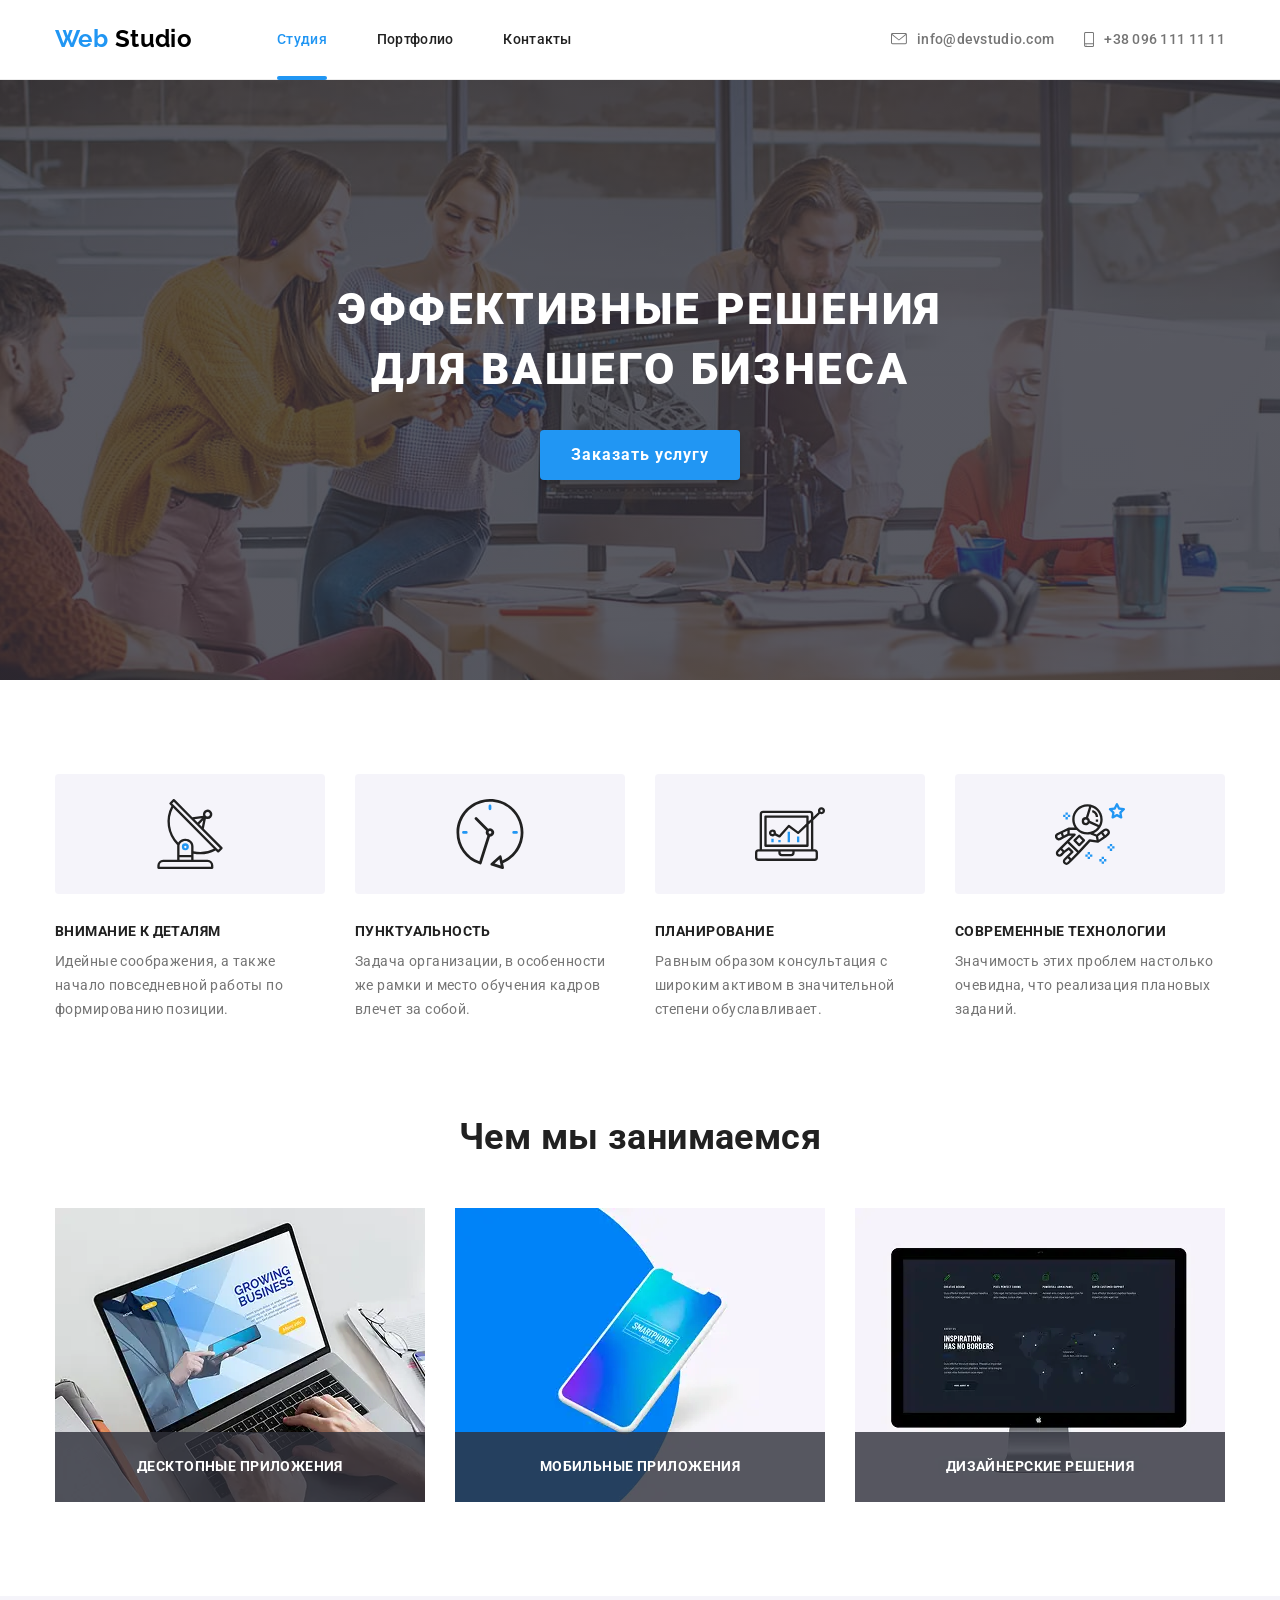
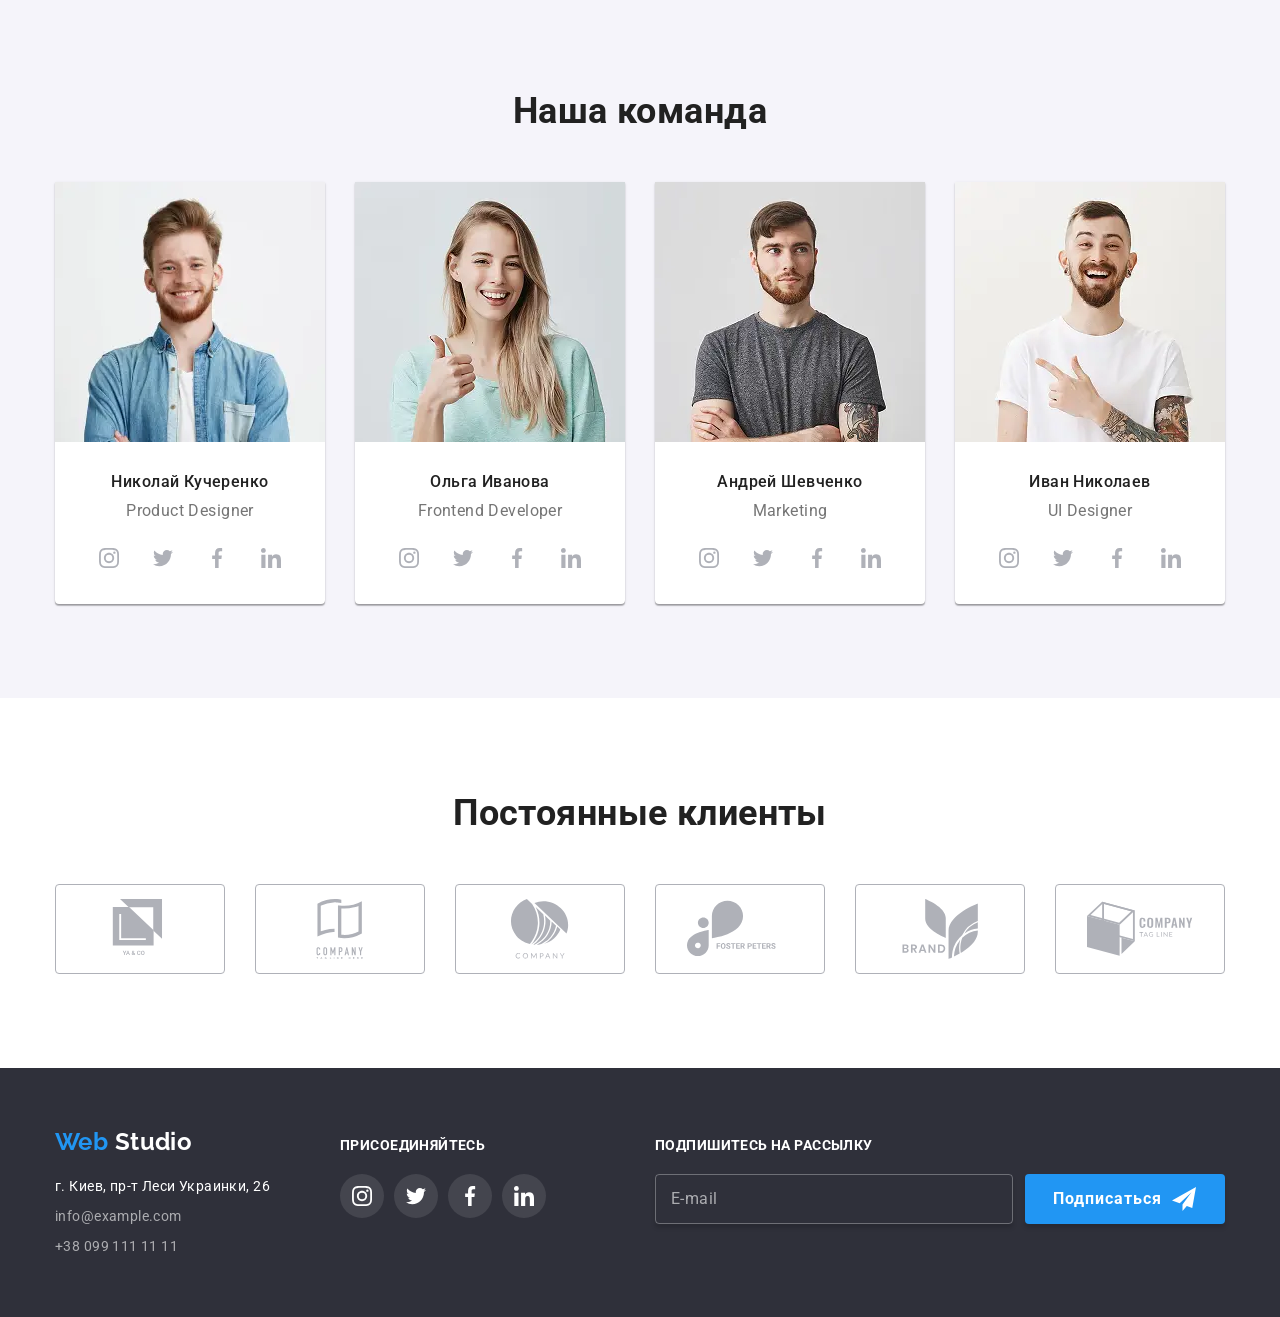
==== commit 51acb149: "Add WebP images support for index.html" ====
--- a/index.html
+++ b/index.html
@@ -144,42 +144,72 @@
 
           <ul class="gallery-list">
             <li class="gallery-list__item">
-              <img
-                srcset="
-                  ./images/gallery/img-1.jpg        1x,
-                  ./images/gallery/img-1@2x.jpg 2x
-                "
-                src="./images/gallery/img-1.jpg"
-                alt="Разработчик пишет код на ноутбуке"
-                width="370"
-                height="294"
-              />
+              <picture>
+                <source
+                  srcset="
+                    ./images/gallery/img-1.webp    1x,
+                    ./images/gallery/img-1@2x.webp 2x
+                  "
+                  type="image/webp"
+                />
+
+                <img
+                  srcset="
+                    ./images/gallery/img-1.jpg    1x,
+                    ./images/gallery/img-1@2x.jpg 2x
+                  "
+                  src="./images/gallery/img-1.jpg"
+                  alt="Разработчик пишет код на ноутбуке"
+                  width="370"
+                  height="294"
+                />
+              </picture>
               <p class="gallery-list__label">Десктопные приложения</p>
             </li>
             <li class="gallery-list__item">
-              <img
-                srcset="
-                  ./images/gallery/img-2.jpg        1x,
-                  ./images/gallery/img-2@2x.jpg 2x
-                "
-                src="./images/gallery/img-2.jpg"
-                alt="Смартфон на бело-синем фоне"
-                width="370"
-                height="294"
-              />
+              <picture>
+                <source
+                  srcset="
+                    ./images/gallery/img-2.webp    1x,
+                    ./images/gallery/img-2@2x.webp 2x
+                  "
+                  type="image/webp"
+                />
+
+                <img
+                  srcset="
+                    ./images/gallery/img-2.jpg    1x,
+                    ./images/gallery/img-2@2x.jpg 2x
+                  "
+                  src="./images/gallery/img-2.jpg"
+                  alt="Смартфон на бело-синем фоне"
+                  width="370"
+                  height="294"
+                />
+              </picture>
               <p class="gallery-list__label">Мобильные приложения</p>
             </li>
             <li class="gallery-list__item">
-              <img
-                srcset="
-                  ./images/gallery/img-3.jpg        1x,
-                  ./images/gallery/img-3@2x.jpg 2x
-                "
-                src="./images/gallery/img-3.jpg"
-                alt="Монитор iMac с открытым сайтом"
-                width="370"
-                height="294"
-              />
+              <picture>
+                <source
+                  srcset="
+                    ./images/gallery/img-3.webp    1x,
+                    ./images/gallery/img-3@2x.webp 2x
+                  "
+                  type="image/webp"
+                />
+
+                <img
+                  srcset="
+                    ./images/gallery/img-3.jpg    1x,
+                    ./images/gallery/img-3@2x.jpg 2x
+                  "
+                  src="./images/gallery/img-3.jpg"
+                  alt="Монитор iMac с открытым сайтом"
+                  width="370"
+                  height="294"
+                />
+              </picture>
               <p class="gallery-list__label">Дизайнерские решения</p>
             </li>
           </ul>
@@ -196,11 +226,28 @@
               <picture>
                 <source
                   srcset="
+                    ./images/team/photo-1/photo-1-desktop.webp    1x,
+                    ./images/team/photo-1/photo-1-desktop@2x.webp 2x
+                  "
+                  media="(min-width: 1200px)"
+                  type="image/webp"
+                />
+                <source
+                  srcset="
                     ./images/team/photo-1/photo-1-desktop.jpg    1x,
                     ./images/team/photo-1/photo-1-desktop@2x.jpg 2x
                   "
                   media="(min-width: 1200px)"
                 />
+
+                <source
+                  srcset="
+                    ./images/team/photo-1/photo-1-tablet.webp    1x,
+                    ./images/team/photo-1/photo-1-tablet@2x.webp 2x
+                  "
+                  media="(min-width: 768px)"
+                  type="image/webp"
+                />
                 <source
                   srcset="
                     ./images/team/photo-1/photo-1-tablet.jpg    1x,
@@ -209,11 +256,23 @@
                   media="(min-width: 768px)"
                 />
 
-                <img
+                <source
+                  srcset="
+                    ./images/team/photo-1/photo-1-mobile.webp    1x,
+                    ./images/team/photo-1/photo-1-mobile@2x.webp 2x
+                  "
+                  media="(max-width: 767px)"
+                  type="image/webp"
+                />
+                <source
                   srcset="
                     ./images/team/photo-1/photo-1-mobile.jpg    1x,
                     ./images/team/photo-1/photo-1-mobile@2x.jpg 2x
                   "
+                  media="(max-width: 767px)"
+                />
+
+                <img
                   src="./images/team/photo-1/photo-1-mobile.jpg"
                   alt="Николай Кучеренко"
                 />
@@ -283,11 +342,28 @@
               <picture>
                 <source
                   srcset="
+                    ./images/team/photo-2/photo-2-desktop.webp    1x,
+                    ./images/team/photo-2/photo-2-desktop@2x.webp 2x
+                  "
+                  media="(min-width: 1200px)"
+                  type="image/webp"
+                />
+                <source
+                  srcset="
                     ./images/team/photo-2/photo-2-desktop.jpg    1x,
                     ./images/team/photo-2/photo-2-desktop@2x.jpg 2x
                   "
                   media="(min-width: 1200px)"
                 />
+
+                <source
+                  srcset="
+                    ./images/team/photo-2/photo-2-tablet.webp    1x,
+                    ./images/team/photo-2/photo-2-tablet@2x.webp 2x
+                  "
+                  media="(min-width: 768px)"
+                  type="image/webp"
+                />
                 <source
                   srcset="
                     ./images/team/photo-2/photo-2-tablet.jpg    1x,
@@ -296,11 +372,23 @@
                   media="(min-width: 768px)"
                 />
 
-                <img
+                <source
+                  srcset="
+                    ./images/team/photo-2/photo-2-mobile.webp    1x,
+                    ./images/team/photo-2/photo-2-mobile@2x.webp 2x
+                  "
+                  media="(max-width: 767px)"
+                  type="image/webp"
+                />
+                <source
                   srcset="
                     ./images/team/photo-2/photo-2-mobile.jpg    1x,
                     ./images/team/photo-2/photo-2-mobile@2x.jpg 2x
                   "
+                  media="(max-width: 767px)"
+                />
+
+                <img
                   src="./images/team/photo-2/photo-2-mobile.jpg"
                   alt="Ольга Иванова"
                 />
@@ -372,11 +460,28 @@
               <picture>
                 <source
                   srcset="
+                    ./images/team/photo-3/photo-3-desktop.webp    1x,
+                    ./images/team/photo-3/photo-3-desktop@2x.webp 2x
+                  "
+                  media="(min-width: 1200px)"
+                  type="image/webp"
+                />
+                <source
+                  srcset="
                     ./images/team/photo-3/photo-3-desktop.jpg    1x,
                     ./images/team/photo-3/photo-3-desktop@2x.jpg 2x
                   "
                   media="(min-width: 1200px)"
                 />
+
+                <source
+                  srcset="
+                    ./images/team/photo-3/photo-3-tablet.webp    1x,
+                    ./images/team/photo-3/photo-3-tablet@2x.webp 2x
+                  "
+                  media="(min-width: 768px)"
+                  type="image/webp"
+                />
                 <source
                   srcset="
                     ./images/team/photo-3/photo-3-tablet.jpg    1x,
@@ -385,11 +490,23 @@
                   media="(min-width: 768px)"
                 />
 
-                <img
+                <source
+                  srcset="
+                    ./images/team/photo-3/photo-3-mobile.webp    1x,
+                    ./images/team/photo-3/photo-3-mobile@2x.webp 2x
+                  "
+                  media="(max-width: 767px)"
+                  type="image/webp"
+                />
+                <source
                   srcset="
                     ./images/team/photo-3/photo-3-mobile.jpg    1x,
                     ./images/team/photo-3/photo-3-mobile@2x.jpg 2x
                   "
+                  media="(max-width: 767px)"
+                />
+
+                <img
                   src="./images/team/photo-3/photo-3-mobile.jpg"
                   alt="Андрей Шевченко"
                 />
@@ -459,11 +576,28 @@
               <picture>
                 <source
                   srcset="
+                    ./images/team/photo-4/photo-4-desktop.webp    1x,
+                    ./images/team/photo-4/photo-4-desktop@2x.webp 2x
+                  "
+                  media="(min-width: 1200px)"
+                  type="image/webp"
+                />
+                <source
+                  srcset="
                     ./images/team/photo-4/photo-4-desktop.jpg    1x,
                     ./images/team/photo-4/photo-4-desktop@2x.jpg 2x
                   "
                   media="(min-width: 1200px)"
                 />
+
+                <source
+                  srcset="
+                    ./images/team/photo-4/photo-4-tablet.webp    1x,
+                    ./images/team/photo-4/photo-4-tablet@2x.webp 2x
+                  "
+                  media="(min-width: 768px)"
+                  type="image/webp"
+                />
                 <source
                   srcset="
                     ./images/team/photo-4/photo-4-tablet.jpg    1x,
@@ -472,11 +606,23 @@
                   media="(min-width: 768px)"
                 />
 
-                <img
+                <source
+                  srcset="
+                    ./images/team/photo-4/photo-4-mobile.webp    1x,
+                    ./images/team/photo-4/photo-4-mobile@2x.webp 2x
+                  "
+                  media="(max-width: 767px)"
+                  type="image/webp"
+                />
+                <source
                   srcset="
                     ./images/team/photo-4/photo-4-mobile.jpg    1x,
                     ./images/team/photo-4/photo-4-mobile@2x.jpg 2x
                   "
+                  media="(max-width: 767px)"
+                />
+
+                <img
                   src="./images/team/photo-4/photo-4-mobile.jpg"
                   alt="Иван Николаев"
                 />
--- a/css/main.min.css
+++ b/css/main.min.css
@@ -1 +1 @@
-/*! modern-normalize v3.0.1 | MIT License | https://github.com/sindresorhus/modern-normalize */*,::before,::after{-webkit-box-sizing:border-box;box-sizing:border-box}html{font-family:system-ui,"Segoe UI",Roboto,Helvetica,Arial,sans-serif,"Apple Color Emoji","Segoe UI Emoji";line-height:1.15;-webkit-text-size-adjust:100%;-moz-tab-size:4;-o-tab-size:4;tab-size:4}body{margin:0}b,strong{font-weight:bolder}code,kbd,samp,pre{font-family:ui-monospace,SFMono-Regular,Consolas,"Liberation Mono",Menlo,monospace;font-size:1em}small{font-size:80%}sub,sup{font-size:75%;line-height:0;position:relative;vertical-align:baseline}sub{bottom:-0.25em}sup{top:-0.5em}table{border-color:currentcolor}button,input,optgroup,select,textarea{font-family:inherit;font-size:100%;line-height:1.15;margin:0}button,[type=button],[type=reset],[type=submit]{-webkit-appearance:button}legend{padding:0}progress{vertical-align:baseline}::-webkit-inner-spin-button,::-webkit-outer-spin-button{height:auto}[type=search]{-webkit-appearance:textfield;outline-offset:-2px}::-webkit-search-decoration{-webkit-appearance:none}::-webkit-file-upload-button{-webkit-appearance:button;font:inherit}summary{display:list-item}.visually-hidden{position:absolute;width:1px;height:1px;margin:-1px;border:0;padding:0;clip:rect(0 0 0 0);overflow:hidden}.page-footer__link,.contacts__link,.site-nav__link,.logo{color:inherit;text-decoration:none}.clients-list,.team-list,.gallery-list,.features-list,.filter__list,.social-networks,.site-nav{padding-left:0;margin:0;list-style-type:none}@font-face{font-family:"Raleway";src:url("../fonts/Raleway-Bold.woff2") format("woff2"),url("../fonts/Raleway-Bold.woff") format("woff");font-weight:700;font-display:swap}@font-face{font-family:"Roboto";src:url("../fonts/Roboto-Regular.woff2") format("woff2"),url("../fonts/Roboto-Regular.woff") format("woff");font-weight:400;font-display:swap}@font-face{font-family:"Roboto";src:url("../fonts/Roboto-Medium.woff2") format("woff2"),url("../fonts/Roboto-Medium.woff") format("woff");font-weight:500;font-display:swap}@font-face{font-family:"Roboto";src:url("../fonts/Roboto-Bold.woff2") format("woff2"),url("../fonts/Roboto-Bold.woff") format("woff");font-weight:700;font-display:swap}@font-face{font-family:"Roboto";src:url("../fonts/Roboto-Black.woff2") format("woff2"),url("../fonts/Roboto-Black.woff") format("woff");font-weight:900;font-display:swap}body{font-family:"Roboto",sans-serif;font-size:14px;letter-spacing:.03em;line-height:1.71;color:#757575;background-color:#fff}body.menu-open{overflow:hidden}body.modal-open{overflow:hidden}@media screen and (min-width: 1200px){body.modal-open{overflow:auto}}h1,h2,h3,h4,h5,h6,p{margin:0}img{display:block;max-width:100%;height:auto}abbr{text-decoration:none;cursor:help}.container{padding:0 15px;margin:0 auto}@media screen and (min-width: 480px){.container{width:480px}}@media screen and (min-width: 768px){.container{width:768px}}@media screen and (min-width: 1200px){.container{width:1200px}}.section{padding:60px 0}@media screen and (min-width: 1200px){.section{padding:94px 0}}.section--secondary{background-color:#f5f4fa}.section--no-padding-t{padding-top:0}.section--hidden{display:none}@media screen and (min-width: 1200px){.section--hidden{display:block}}.section__title{margin-bottom:30px;font-size:28px;line-height:1.18;color:#212121;text-align:center}@media screen and (min-width: 1200px){.section__title{margin-bottom:50px;font-size:36px;line-height:1.17}}.logo{font-family:"Raleway",sans-serif;font-weight:700;font-size:24px;line-height:1.17;color:#000}.logo--accent{color:#2196f3}.menu-toggle{display:-webkit-inline-box;display:-ms-inline-flexbox;display:inline-flex;padding:0;border:none;background-color:rgba(0,0,0,0);-webkit-transition-property:color;transition-property:color;-webkit-transition-duration:250ms;transition-duration:250ms;-webkit-transition-timing-function:cubic-bezier(0.4, 0, 0.2, 1);transition-timing-function:cubic-bezier(0.4, 0, 0.2, 1)}@media screen and (min-width: 768px){.menu-toggle{display:none}}.menu-toggle:hover,.menu-toggle:focus{color:#2196f3}.menu-toggle__icon-menu,.menu-toggle__icon-close{fill:currentColor;-webkit-transform-origin:center;transform-origin:center;-webkit-transition-property:opacity,-webkit-transform;transition-property:opacity,-webkit-transform;transition-property:opacity,transform;transition-property:opacity,transform,-webkit-transform;-webkit-transition-duration:250ms;transition-duration:250ms;-webkit-transition-timing-function:cubic-bezier(0.4, 0, 0.2, 1);transition-timing-function:cubic-bezier(0.4, 0, 0.2, 1)}.menu-toggle--open .menu-toggle__icon-menu{opacity:0;-webkit-transform:scale(0);transform:scale(0)}.menu-toggle__icon-close{opacity:0;-webkit-transform:scale(0);transform:scale(0)}.menu-toggle--open .menu-toggle__icon-close{opacity:1;-webkit-transform:scale(1);transform:scale(1)}@media screen and (max-width: 767px){.mobile-menu{position:absolute;top:100%;left:0;z-index:1;width:100%;max-height:calc(100dvh - var(--page-header-height));padding:60px 0;text-align:center;background-color:#fff;-webkit-box-shadow:0 4px 8px rgba(0,0,0,.04),0 2px 4px rgba(0,0,0,.08),0 1px 3px rgba(0,0,0,.16);box-shadow:0 4px 8px rgba(0,0,0,.04),0 2px 4px rgba(0,0,0,.08),0 1px 3px rgba(0,0,0,.16);overflow-y:auto;opacity:0;visibility:hidden;pointer-events:none;-webkit-transition-property:opacity,visibility;transition-property:opacity,visibility;-webkit-transition-duration:250ms;transition-duration:250ms;-webkit-transition-timing-function:cubic-bezier(0.4, 0, 0.2, 1);transition-timing-function:cubic-bezier(0.4, 0, 0.2, 1)}.mobile-menu--open{opacity:1;visibility:visible;pointer-events:initial}}@media screen and (min-width: 768px){.mobile-menu{display:-webkit-box;display:-ms-flexbox;display:flex;-webkit-box-pack:justify;-ms-flex-pack:justify;justify-content:space-between;-webkit-box-align:center;-ms-flex-align:center;align-items:center;-webkit-box-flex:1;-ms-flex-positive:1;flex-grow:1;margin-left:81px}}@media screen and (min-width: 1200px){.mobile-menu{margin-left:85px}}.site-nav{display:-webkit-inline-box;display:-ms-inline-flexbox;display:inline-flex;-webkit-box-orient:vertical;-webkit-box-direction:normal;-ms-flex-direction:column;flex-direction:column;margin-bottom:48px}@media screen and (min-width: 768px){.site-nav{-webkit-box-orient:horizontal;-webkit-box-direction:normal;-ms-flex-direction:row;flex-direction:row;margin-bottom:0}}.site-nav__item:not(:last-child){margin-bottom:40px}@media screen and (min-width: 768px){.site-nav__item:not(:last-child){margin-right:50px;margin-bottom:0}}.site-nav__link{position:relative;display:inline-block;padding-bottom:12px;font-weight:500;font-size:18px;line-height:1.17;letter-spacing:.02em;color:#212121;-webkit-transition-property:color;transition-property:color;-webkit-transition-duration:250ms;transition-duration:250ms;-webkit-transition-timing-function:cubic-bezier(0.4, 0, 0.2, 1);transition-timing-function:cubic-bezier(0.4, 0, 0.2, 1)}@media screen and (min-width: 768px){.site-nav__link{padding:32px 0 31px;font-size:14px;line-height:1.14}}.site-nav__link::after{position:absolute;bottom:-1px;left:0;content:"";width:100%;height:4px;background-color:#2196f3;border-radius:2px;-webkit-transform:scaleX(0);transform:scaleX(0);-webkit-transform-origin:left;transform-origin:left;-webkit-transition-property:-webkit-transform;transition-property:-webkit-transform;transition-property:transform;transition-property:transform, -webkit-transform;-webkit-transition-duration:250ms;transition-duration:250ms;-webkit-transition-timing-function:cubic-bezier(0.4, 0, 0.2, 1);transition-timing-function:cubic-bezier(0.4, 0, 0.2, 1)}.site-nav__link--active,.site-nav__link:hover,.site-nav__link:focus{color:#2196f3}.site-nav__link--active::after,.site-nav__link:hover::after,.site-nav__link:focus::after{-webkit-transform:scaleX(1);transform:scaleX(1)}.contacts{display:-webkit-inline-box;display:-ms-inline-flexbox;display:inline-flex;-webkit-box-align:center;-ms-flex-align:center;align-items:center;-webkit-box-orient:vertical;-webkit-box-direction:normal;-ms-flex-direction:column;flex-direction:column}@media screen and (min-width: 768px){.contacts{-webkit-box-align:start;-ms-flex-align:start;align-items:flex-start}}@media screen and (min-width: 1200px){.contacts{-webkit-box-orient:horizontal;-webkit-box-direction:normal;-ms-flex-direction:row;flex-direction:row}}.contacts__link{display:-webkit-box;display:-ms-flexbox;display:flex;-webkit-box-align:center;-ms-flex-align:center;align-items:center;font-weight:500;font-size:18px;line-height:1.17;letter-spacing:.02em;-webkit-transition-property:color;transition-property:color;-webkit-transition-duration:250ms;transition-duration:250ms;-webkit-transition-timing-function:cubic-bezier(0.4, 0, 0.2, 1);transition-timing-function:cubic-bezier(0.4, 0, 0.2, 1)}.contacts__link:not(:last-child){margin-bottom:16px}@media screen and (min-width: 768px){.contacts__link{font-size:12px}.contacts__link:not(:last-child){margin-bottom:10px}}@media screen and (min-width: 1200px){.contacts__link{font-size:14px;line-height:1.14}.contacts__link:not(:last-child){margin-right:30px;margin-bottom:0}}.contacts__link:hover,.contacts__link:focus{color:#2196f3}.contacts__icon{margin-right:10px;fill:currentColor}.button{min-width:200px;min-height:50px;padding:13px 28px;font-weight:700;font-size:16px;line-height:1.14;letter-spacing:.06em;color:#fff;background-color:#2196f3;-webkit-box-shadow:0 4px 4px rgba(0,0,0,.15);box-shadow:0 4px 4px rgba(0,0,0,.15);border:none;border-radius:4px;cursor:pointer;-webkit-transition-property:background-color;transition-property:background-color;-webkit-transition-duration:250ms;transition-duration:250ms;-webkit-transition-timing-function:cubic-bezier(0.4, 0, 0.2, 1);transition-timing-function:cubic-bezier(0.4, 0, 0.2, 1)}.button--icon{display:-webkit-inline-box;display:-ms-inline-flexbox;display:inline-flex;-webkit-box-align:center;-ms-flex-align:center;align-items:center}.button:hover,.button:focus{background-color:#188ce8}.button__icon{margin-left:10px}.backdrop{position:fixed;top:0;left:0;width:100%;height:100%;padding:93px 15px;background-color:rgba(0,0,0,.2);visibility:visible;opacity:1;-webkit-transition-property:visibility,opacity;transition-property:visibility,opacity;-webkit-transition-duration:250ms;transition-duration:250ms;-webkit-transition-timing-function:cubic-bezier(0.4, 0, 0.2, 1);transition-timing-function:cubic-bezier(0.4, 0, 0.2, 1)}.backdrop--hidden{visibility:hidden;opacity:0;pointer-events:none}.modal{position:relative;min-height:609px;padding:40px;background-color:#fff;-webkit-box-shadow:0 1px 3px rgba(0,0,0,.12),0 1px 1px rgba(0,0,0,.14),0 2px 1px rgba(0,0,0,.2);box-shadow:0 1px 3px rgba(0,0,0,.12),0 1px 1px rgba(0,0,0,.14),0 2px 1px rgba(0,0,0,.2);border-radius:4px;-webkit-transform:scale(1);transform:scale(1);-webkit-transition-property:-webkit-transform;transition-property:-webkit-transform;transition-property:transform;transition-property:transform, -webkit-transform;-webkit-transition-duration:250ms;transition-duration:250ms;-webkit-transition-timing-function:cubic-bezier(0.4, 0, 0.2, 1);transition-timing-function:cubic-bezier(0.4, 0, 0.2, 1)}@media screen and (min-width: 480px){.modal{width:450px;margin-left:auto;margin-right:auto}}@media screen and (min-width: 768px){.modal{position:absolute;top:50%;left:50%;width:528px;min-height:581px;-webkit-transform:translate(-50%, -50%) scale(1);transform:translate(-50%, -50%) scale(1)}}.backdrop--hidden .modal{-webkit-transform:scale(1.1);transform:scale(1.1)}@media screen and (min-width: 768px){.backdrop--hidden .modal{-webkit-transform:translate(-50%, -50%) scale(1.1);transform:translate(-50%, -50%) scale(1.1)}}.modal__cross-btn{position:absolute;top:8px;right:8px;display:-webkit-box;display:-ms-flexbox;display:flex;-webkit-box-pack:center;-ms-flex-pack:center;justify-content:center;-webkit-box-align:center;-ms-flex-align:center;align-items:center;width:30px;height:30px;padding:0;color:#000;background-color:rgba(0,0,0,0);border:1px solid rgba(0,0,0,.1);border-radius:50%;cursor:pointer;-webkit-transition-property:color;transition-property:color;-webkit-transition-duration:250ms;transition-duration:250ms;-webkit-transition-timing-function:cubic-bezier(0.4, 0, 0.2, 1);transition-timing-function:cubic-bezier(0.4, 0, 0.2, 1)}.modal__cross-btn:hover,.modal__cross-btn:focus{color:#2196f3}.modal__cross-icon{fill:currentColor}.application-form{text-align:center}.application-form__text{display:block;margin-bottom:30px;font-size:20px;line-height:1.5;color:#212121}.application-form__field{position:relative;margin-bottom:28px;letter-spacing:.01em;line-height:1.14}.application-form__field:last-of-type{margin-bottom:20px}.application-form__input,.application-form__comment{width:100%;padding:11px 15px;letter-spacing:inherit;line-height:inherit;color:inherit;background-color:rgba(0,0,0,0);border:1px solid rgba(33,33,33,.2);border-radius:4px;-webkit-transition-property:border-color;transition-property:border-color;-webkit-transition-duration:250ms;transition-duration:250ms;-webkit-transition-timing-function:cubic-bezier(0.4, 0, 0.2, 1);transition-timing-function:cubic-bezier(0.4, 0, 0.2, 1)}.application-form__input:focus,.application-form__comment:focus{outline:none;border-color:#2196f3}.application-form__input{padding-left:41px}.application-form__comment{display:block;height:120px;resize:none}.application-form__comment::-webkit-input-placeholder{-webkit-transition-property:color;transition-property:color;-webkit-transition-duration:250ms;transition-duration:250ms;-webkit-transition-timing-function:cubic-bezier(0.4, 0, 0.2, 1);transition-timing-function:cubic-bezier(0.4, 0, 0.2, 1)}.application-form__comment::-moz-placeholder{-moz-transition-property:color;transition-property:color;transition-duration:250ms;transition-timing-function:cubic-bezier(0.4, 0, 0.2, 1)}.application-form__comment:-ms-input-placeholder{-ms-transition-property:color;transition-property:color;transition-duration:250ms;transition-timing-function:cubic-bezier(0.4, 0, 0.2, 1)}.application-form__comment::-ms-input-placeholder{-ms-transition-property:color;transition-property:color;transition-duration:250ms;transition-timing-function:cubic-bezier(0.4, 0, 0.2, 1)}.application-form__comment::placeholder{-webkit-transition-property:color;transition-property:color;-webkit-transition-duration:250ms;transition-duration:250ms;-webkit-transition-timing-function:cubic-bezier(0.4, 0, 0.2, 1);transition-timing-function:cubic-bezier(0.4, 0, 0.2, 1)}.application-form__comment:focus::-webkit-input-placeholder{color:#2196f3}.application-form__comment:focus::-moz-placeholder{color:#2196f3}.application-form__comment:focus:-ms-input-placeholder{color:#2196f3}.application-form__comment:focus::-ms-input-placeholder{color:#2196f3}.application-form__comment:focus::placeholder{color:#2196f3}.application-form__label{position:absolute;top:50%;left:0;-webkit-transform:translate(42px, -50%) scale(1);transform:translate(42px, -50%) scale(1);-webkit-transition-property:color,-webkit-transform;transition-property:color,-webkit-transform;transition-property:color,transform;transition-property:color,transform,-webkit-transform;-webkit-transition-duration:250ms;transition-duration:250ms;-webkit-transition-timing-function:cubic-bezier(0.4, 0, 0.2, 1);transition-timing-function:cubic-bezier(0.4, 0, 0.2, 1)}.application-form__input:not(:-moz-placeholder)+.application-form__label{color:#2196f3;transform:translate(14px, -39px) scale(0.85)}.application-form__input:not(:-ms-input-placeholder)+.application-form__label{color:#2196f3;transform:translate(14px, -39px) scale(0.85)}.application-form__input:focus+.application-form__label,.application-form__input:not(:placeholder-shown)+.application-form__label{color:#2196f3;-webkit-transform:translate(14px, -39px) scale(0.85);transform:translate(14px, -39px) scale(0.85)}.application-form__icon{position:absolute;top:50%;left:16px;width:18px;height:18px;fill:#212121;-webkit-transform:translateY(-50%);transform:translateY(-50%);-webkit-transition-property:fill;transition-property:fill;-webkit-transition-duration:250ms;transition-duration:250ms;-webkit-transition-timing-function:cubic-bezier(0.4, 0, 0.2, 1);transition-timing-function:cubic-bezier(0.4, 0, 0.2, 1)}.application-form__input:focus~.application-form__icon{fill:#2196f3}.application-form__policy{display:-webkit-inline-box;display:-ms-inline-flexbox;display:inline-flex;-webkit-box-align:center;-ms-flex-align:center;align-items:center;margin-bottom:30px;cursor:pointer}.application-form__policy-input{-webkit-appearance:none;-moz-appearance:none;appearance:none;position:absolute}.application-form__policy-icon{-ms-flex-negative:0;flex-shrink:0;width:15px;height:15px;margin-right:8px;border:2px solid #212121;border-radius:2px}.application-form__policy-input:checked+.application-form__policy-icon{background-color:#2196f3;background-image:url("../images/check.svg");background-origin:border-box;border-color:rgba(0,0,0,0)}@media screen and (max-width: 1199px){.application-form__policy-text{font-size:12px;line-height:1.17;text-align:left}}.application-form__policy-link{color:#2196f3}.application-form__policy-link:hover,.application-form__policy-link:focus{text-decoration:none}.social-networks{display:-webkit-inline-box;display:-ms-inline-flexbox;display:inline-flex}.social-networks__item:not(:last-child){margin-right:10px}.social-networks__link{display:-webkit-box;display:-ms-flexbox;display:flex;width:44px;height:44px;color:#afb1b8;border-radius:50%;-webkit-transition-property:color,background-color;transition-property:color,background-color;-webkit-transition-duration:250ms;transition-duration:250ms;-webkit-transition-timing-function:cubic-bezier(0.4, 0, 0.2, 1);transition-timing-function:cubic-bezier(0.4, 0, 0.2, 1)}.social-networks__link--theme-dark{color:#fff;background-color:hsla(0,0%,100%,.1)}.social-networks__link:hover,.social-networks__link:focus{color:#fff;background-color:#2196f3}.social-networks__icon{width:20px;height:20px;margin:auto;fill:currentColor}@media screen and (min-width: 1200px){.subscribe-form{display:-webkit-box;display:-ms-flexbox;display:flex}}.subscribe-form__input{width:100%;padding:14px 15px;margin-bottom:20px;font-size:16px;letter-spacing:inherit;line-height:1.25;color:#fff;background-color:rgba(0,0,0,0);-webkit-box-shadow:0 4px 4px rgba(0,0,0,.15);box-shadow:0 4px 4px rgba(0,0,0,.15);border:1px solid hsla(0,0%,100%,.3);border-radius:4px;outline:none;-webkit-transition-property:border-color;transition-property:border-color;-webkit-transition-duration:250ms;transition-duration:250ms;-webkit-transition-timing-function:cubic-bezier(0.4, 0, 0.2, 1);transition-timing-function:cubic-bezier(0.4, 0, 0.2, 1)}@media screen and (min-width: 768px){.subscribe-form__input{display:block;width:450px}}@media screen and (min-width: 1200px){.subscribe-form__input{width:358px;margin-right:12px;margin-bottom:0}}.subscribe-form__input::-webkit-input-placeholder{color:hsla(0,0%,100%,.6)}.subscribe-form__input::-moz-placeholder{color:hsla(0,0%,100%,.6)}.subscribe-form__input:-ms-input-placeholder{color:hsla(0,0%,100%,.6)}.subscribe-form__input::-ms-input-placeholder{color:hsla(0,0%,100%,.6)}.subscribe-form__input::placeholder{color:hsla(0,0%,100%,.6)}.subscribe-form__input:focus{border-color:#2196f3}.filter{margin-bottom:40px}@media screen and (min-width: 768px){.filter{margin-bottom:30px}}@media screen and (min-width: 1200px){.filter{margin-bottom:50px}}.filter__list{display:-webkit-box;display:-ms-flexbox;display:flex;-ms-flex-wrap:wrap;flex-wrap:wrap;margin-top:-15px;margin-right:-8px}@media screen and (min-width: 768px){.filter__list{-webkit-box-pack:center;-ms-flex-pack:center;justify-content:center;margin-top:0;margin-right:0}}.filter__item{margin-top:15px;margin-right:8px}@media screen and (min-width: 768px){.filter__item{margin-top:0}.filter__item:last-child{margin-right:0}}.filter__input{-webkit-appearance:none;-moz-appearance:none;appearance:none;position:absolute}.filter__button{display:block;min-width:73px;padding:6px 22px;font-weight:500;font-size:16px;line-height:1.63;color:#212121;background-color:#f5f4fa;border-radius:4px;cursor:pointer}.filter__input:checked+.filter__button{color:#fff;background-color:#2196f3}.filter__label:hover>.filter__button,.filter__label:focus-within>.filter__button{-webkit-box-shadow:0 3px 1px rgba(0,0,0,.1),0 1px 2px rgba(0,0,0,.08),0 2px 2px rgba(0,0,0,.12);box-shadow:0 3px 1px rgba(0,0,0,.1),0 1px 2px rgba(0,0,0,.08),0 2px 2px rgba(0,0,0,.12)}.page-header{position:relative;min-height:60px;padding:10px 0 9px;border-bottom:1px solid #ececec}@media screen and (min-width: 768px){.page-header{min-height:80px;padding:0}}.page-header__container{display:-webkit-box;display:-ms-flexbox;display:flex;-webkit-box-pack:justify;-ms-flex-pack:justify;justify-content:space-between;-webkit-box-align:center;-ms-flex-align:center;align-items:center}.hero{display:-webkit-box;display:-ms-flexbox;display:flex;-webkit-box-pack:center;-ms-flex-pack:center;justify-content:center;-webkit-box-align:center;-ms-flex-align:center;align-items:center;-webkit-box-orient:vertical;-webkit-box-direction:normal;-ms-flex-direction:column;flex-direction:column;max-width:480px;min-height:400px;padding:40px 15px;margin:0 auto;background-color:#2f303a;background-image:-webkit-gradient(linear, left top, left bottom, from(rgba(47, 48, 58, 0.8)), to(rgba(47, 48, 58, 0.8))),url("../images/hero-bg/hero-bg-mobile.jpg");background-image:linear-gradient(rgba(47, 48, 58, 0.8), rgba(47, 48, 58, 0.8)),url("../images/hero-bg/hero-bg-mobile.jpg");background-repeat:no-repeat;background-position:center;background-size:cover}@media screen and (min-device-pixel-ratio: 2),screen and (-webkit-min-device-pixel-ratio: 2),screen and (min-resolution: 192dpi),screen and (min-resolution: 2dppx){.hero{background-image:-webkit-gradient(linear, left top, left bottom, from(rgba(47, 48, 58, 0.8)), to(rgba(47, 48, 58, 0.8))),url("../images/hero-bg/hero-bg-mobile@2x.jpg");background-image:linear-gradient(rgba(47, 48, 58, 0.8), rgba(47, 48, 58, 0.8)),url("../images/hero-bg/hero-bg-mobile@2x.jpg")}}@media screen and (min-width: 768px){.hero{max-width:768px;background-image:-webkit-gradient(linear, left top, left bottom, from(rgba(47, 48, 58, 0.8)), to(rgba(47, 48, 58, 0.8))),url("../images/hero-bg/hero-bg-tablet.jpg");background-image:linear-gradient(rgba(47, 48, 58, 0.8), rgba(47, 48, 58, 0.8)),url("../images/hero-bg/hero-bg-tablet.jpg")}}@media screen and (min-width: 768px)and (min-device-pixel-ratio: 2),screen and (min-width: 768px)and (-webkit-min-device-pixel-ratio: 2),screen and (min-width: 768px)and (min-resolution: 192dpi),screen and (min-width: 768px)and (min-resolution: 2dppx){.hero{background-image:-webkit-gradient(linear, left top, left bottom, from(rgba(47, 48, 58, 0.8)), to(rgba(47, 48, 58, 0.8))),url("../images/hero-bg/hero-bg-tablet@2x.jpg");background-image:linear-gradient(rgba(47, 48, 58, 0.8), rgba(47, 48, 58, 0.8)),url("../images/hero-bg/hero-bg-tablet@2x.jpg")}}@media screen and (min-width: 1200px){.hero{max-width:1600px;min-height:600px;background-image:-webkit-gradient(linear, left top, left bottom, from(rgba(47, 48, 58, 0.8)), to(rgba(47, 48, 58, 0.8))),url("../images/hero-bg/hero-bg-desktop.jpg");background-image:linear-gradient(rgba(47, 48, 58, 0.8), rgba(47, 48, 58, 0.8)),url("../images/hero-bg/hero-bg-desktop.jpg")}}@media screen and (min-width: 1200px)and (min-device-pixel-ratio: 2),screen and (min-width: 1200px)and (-webkit-min-device-pixel-ratio: 2),screen and (min-width: 1200px)and (min-resolution: 192dpi),screen and (min-width: 1200px)and (min-resolution: 2dppx){.hero{background-image:-webkit-gradient(linear, left top, left bottom, from(rgba(47, 48, 58, 0.8)), to(rgba(47, 48, 58, 0.8))),url("../images/hero-bg/hero-bg-desktop@2x.jpg");background-image:linear-gradient(rgba(47, 48, 58, 0.8), rgba(47, 48, 58, 0.8)),url("../images/hero-bg/hero-bg-desktop@2x.jpg")}}.hero__title{max-width:360px;margin:0 auto 30px;font-weight:900;font-size:26px;line-height:1.62;letter-spacing:.06em;color:#fff;text-transform:uppercase;text-align:center}@media screen and (min-width: 1200px){.hero__title{max-width:696px;font-size:44px;line-height:1.36}}@media screen and (min-width: 768px){.features-list{display:-webkit-box;display:-ms-flexbox;display:flex;-ms-flex-wrap:wrap;flex-wrap:wrap}}.features-list__item::before{display:block;content:"";height:120px;margin-bottom:30px;background-color:#f5f4fa;background-repeat:no-repeat;background-position:center;border-radius:4px}.features-list__item:not(:last-child){margin-bottom:30px}@media screen and (min-width: 768px){.features-list__item{-ms-flex-preferred-size:calc((100% - 30px)/2);flex-basis:calc((100% - 30px)/2)}.features-list__item:nth-child(odd){margin-right:30px}.features-list__item:nth-last-child(-n+2){margin-bottom:0}}@media screen and (min-width: 1200px){.features-list__item{-ms-flex-preferred-size:calc((100% - 90px)/4);flex-basis:calc((100% - 90px)/4)}.features-list__item:nth-child(odd){margin-right:0}.features-list__item:not(:last-child){margin-right:30px;margin-bottom:0}}.features-list__title{margin-bottom:10px;font-size:14px;line-height:1.14;color:#212121;text-transform:uppercase;text-align:center}@media screen and (min-width: 768px){.features-list__title{text-align:left}}.features-list__item--antenna::before{background-image:url("../images/features/antenna.svg")}.features-list__item--clock::before{background-image:url("../images/features/clock.svg")}.features-list__item--diagram::before{background-image:url("../images/features/diagram.svg")}.features-list__item--astronaut::before{background-image:url("../images/features/astronaut.svg")}.gallery-list{display:-webkit-box;display:-ms-flexbox;display:flex;-webkit-box-pack:justify;-ms-flex-pack:justify;justify-content:space-between}.gallery-list__item{position:relative;-ms-flex-preferred-size:calc((100% - 60px)/3);flex-basis:calc((100% - 60px)/3)}.gallery-list__label{position:absolute;bottom:0;left:0;width:100%;min-height:70px;padding:27px 24px;font-weight:700;font-size:14px;line-height:1.14;color:#fff;text-transform:uppercase;text-align:center;background-color:rgba(47,48,58,.8)}@media screen and (min-width: 768px){.team-list{display:-webkit-box;display:-ms-flexbox;display:flex;-ms-flex-wrap:wrap;flex-wrap:wrap}}.team-list__item{background-color:#fff;-webkit-box-shadow:0 1px 3px rgba(0,0,0,.12),0 1px 1px rgba(0,0,0,.14),0 2px 1px rgba(0,0,0,.2);box-shadow:0 1px 3px rgba(0,0,0,.12),0 1px 1px rgba(0,0,0,.14),0 2px 1px rgba(0,0,0,.2);border-bottom-left-radius:4px;border-bottom-right-radius:4px;overflow:hidden}.team-list__item:not(:last-child){margin-bottom:30px}@media screen and (min-width: 768px){.team-list__item{-ms-flex-preferred-size:calc((100% - 30px)/2);flex-basis:calc((100% - 30px)/2)}.team-list__item:nth-child(odd){margin-right:30px}.team-list__item:nth-last-child(-n+2){margin-bottom:0}}@media screen and (min-width: 1200px){.team-list__item{-ms-flex-preferred-size:calc((100% - 90px)/4);flex-basis:calc((100% - 90px)/4)}.team-list__item:nth-child(odd){margin-right:0}.team-list__item:not(:last-child){margin-right:30px;margin-bottom:0}}.team-list__meta{padding:30px 24px 24px;text-align:center}.team-list__name,.team-list__occupation{font-size:16px;line-height:1.19}.team-list__name{margin-bottom:10px;font-weight:500;color:#212121}.team-list__occupation{margin-bottom:16px}.clients-list{display:-webkit-box;display:-ms-flexbox;display:flex;-ms-flex-wrap:wrap;flex-wrap:wrap}.clients-list__item{-ms-flex-preferred-size:calc((100% - 30px)/2);flex-basis:calc((100% - 30px)/2);margin-right:30px;margin-bottom:30px}.clients-list__item:nth-child(even){margin-right:0}.clients-list__item:nth-last-child(-n+2){margin-bottom:0}@media screen and (min-width: 768px){.clients-list__item{-ms-flex-preferred-size:calc((100% - 60px)/3);flex-basis:calc((100% - 60px)/3)}.clients-list__item:nth-child(even){margin-right:30px}.clients-list__item:nth-last-child(-n+2){margin-bottom:30px}.clients-list__item:nth-child(3n){margin-right:0}.clients-list__item:nth-last-child(-n+3){margin-bottom:0}}@media screen and (min-width: 1200px){.clients-list__item{-ms-flex-preferred-size:calc((100% - 150px)/6);flex-basis:calc((100% - 150px)/6);margin-bottom:0}.clients-list__item:nth-child(3n){margin-right:30px}.clients-list__item:last-child{margin-right:0}}.clients-list__link{display:-webkit-box;display:-ms-flexbox;display:flex;-webkit-box-pack:center;-ms-flex-pack:center;justify-content:center;-webkit-box-align:center;-ms-flex-align:center;align-items:center;height:90px;color:#afb1b8;border:1px solid currentColor;border-radius:4px;-webkit-transition-property:color;transition-property:color;-webkit-transition-duration:250ms;transition-duration:250ms;-webkit-transition-timing-function:cubic-bezier(0.4, 0, 0.2, 1);transition-timing-function:cubic-bezier(0.4, 0, 0.2, 1)}.clients-list__link:hover,.clients-list__link:focus{color:#2196f3}.clients-list__icon{width:106px;height:60px;fill:currentColor}.page-footer{padding:60px 0;background-color:#2f303a}.page-footer__container{text-align:center}@media screen and (min-width: 768px){.page-footer__container{display:-webkit-box;display:-ms-flexbox;display:flex;-ms-flex-pack:distribute;justify-content:space-around;-webkit-box-align:baseline;-ms-flex-align:baseline;align-items:baseline;-ms-flex-wrap:wrap;flex-wrap:wrap}}@media screen and (min-width: 1200px){.page-footer__container{-webkit-box-pack:initial;-ms-flex-pack:initial;justify-content:initial;text-align:initial}}.page-footer__contacts{margin-bottom:60px}@media screen and (min-width: 768px){.page-footer__contacts{margin-bottom:0}}@media screen and (min-width: 1200px){.page-footer__contacts{margin-right:70px}}.page-footer__logo{display:inline-block;margin-bottom:20px;color:#fff}.page-footer__address{display:-webkit-box;display:-ms-flexbox;display:flex;-webkit-box-align:center;-ms-flex-align:center;align-items:center;-webkit-box-orient:vertical;-webkit-box-direction:normal;-ms-flex-direction:column;flex-direction:column;font-style:normal}@media screen and (min-width: 1200px){.page-footer__address{-webkit-box-align:start;-ms-flex-align:start;align-items:flex-start}}.page-footer__link{line-height:1.5;color:hsla(0,0%,100%,.6);-webkit-transition-property:color;transition-property:color;-webkit-transition-duration:250ms;transition-duration:250ms;-webkit-transition-timing-function:cubic-bezier(0.4, 0, 0.2, 1);transition-timing-function:cubic-bezier(0.4, 0, 0.2, 1)}.page-footer__link:not(:last-child){margin-bottom:8px}@media screen and (min-width: 1200px){.page-footer__link:not(:last-child){margin-bottom:9px}}.page-footer__link--map{color:#fff}.page-footer__link:hover,.page-footer__link:focus{color:#2196f3}.page-footer__socials{margin-bottom:60px}@media screen and (min-width: 768px){.page-footer__socials{margin-bottom:0}}.page-footer__text{display:block;margin-bottom:20px;line-height:1.14;color:#fff;text-transform:uppercase}@media screen and (min-width: 768px){.page-footer__form{margin-top:60px}}@media screen and (min-width: 1200px){.page-footer__form{margin-top:0;margin-left:auto}}/*# sourceMappingURL=main.min.css.map */+/*! modern-normalize v3.0.1 | MIT License | https://github.com/sindresorhus/modern-normalize */*,::before,::after{-webkit-box-sizing:border-box;box-sizing:border-box}html{font-family:system-ui,"Segoe UI",Roboto,Helvetica,Arial,sans-serif,"Apple Color Emoji","Segoe UI Emoji";line-height:1.15;-webkit-text-size-adjust:100%;-moz-tab-size:4;-o-tab-size:4;tab-size:4}body{margin:0}b,strong{font-weight:bolder}code,kbd,samp,pre{font-family:ui-monospace,SFMono-Regular,Consolas,"Liberation Mono",Menlo,monospace;font-size:1em}small{font-size:80%}sub,sup{font-size:75%;line-height:0;position:relative;vertical-align:baseline}sub{bottom:-0.25em}sup{top:-0.5em}table{border-color:currentcolor}button,input,optgroup,select,textarea{font-family:inherit;font-size:100%;line-height:1.15;margin:0}button,[type=button],[type=reset],[type=submit]{-webkit-appearance:button}legend{padding:0}progress{vertical-align:baseline}::-webkit-inner-spin-button,::-webkit-outer-spin-button{height:auto}[type=search]{-webkit-appearance:textfield;outline-offset:-2px}::-webkit-search-decoration{-webkit-appearance:none}::-webkit-file-upload-button{-webkit-appearance:button;font:inherit}summary{display:list-item}.visually-hidden{position:absolute;width:1px;height:1px;margin:-1px;border:0;padding:0;clip:rect(0 0 0 0);overflow:hidden}.page-footer__link,.project-card__link,.contacts__link,.site-nav__link,.logo{color:inherit;text-decoration:none}.works-list,.clients-list,.team-list,.gallery-list,.features-list,.filter__list,.social-networks,.site-nav{padding-left:0;margin:0;list-style-type:none}@font-face{font-family:"Raleway";src:url("../fonts/Raleway-Bold.woff2") format("woff2"),url("../fonts/Raleway-Bold.woff") format("woff");font-weight:700;font-display:swap}@font-face{font-family:"Roboto";src:url("../fonts/Roboto-Regular.woff2") format("woff2"),url("../fonts/Roboto-Regular.woff") format("woff");font-weight:400;font-display:swap}@font-face{font-family:"Roboto";src:url("../fonts/Roboto-Medium.woff2") format("woff2"),url("../fonts/Roboto-Medium.woff") format("woff");font-weight:500;font-display:swap}@font-face{font-family:"Roboto";src:url("../fonts/Roboto-Bold.woff2") format("woff2"),url("../fonts/Roboto-Bold.woff") format("woff");font-weight:700;font-display:swap}@font-face{font-family:"Roboto";src:url("../fonts/Roboto-Black.woff2") format("woff2"),url("../fonts/Roboto-Black.woff") format("woff");font-weight:900;font-display:swap}body{font-family:"Roboto",sans-serif;font-size:14px;letter-spacing:.03em;line-height:1.71;color:#757575;background-color:#fff}body.menu-open{overflow:hidden}body.modal-open{overflow:hidden}@media screen and (min-width: 1200px){body.modal-open{overflow:auto}}h1,h2,h3,h4,h5,h6,p{margin:0}img{display:block;max-width:100%;height:auto}abbr{text-decoration:none;cursor:help}.container{padding:0 15px;margin:0 auto}@media screen and (min-width: 480px){.container{width:480px}}@media screen and (min-width: 768px){.container{width:768px}}@media screen and (min-width: 1200px){.container{width:1200px}}.section{padding:60px 0}@media screen and (min-width: 1200px){.section{padding:94px 0}}.section--secondary{background-color:#f5f4fa}.section--no-padding-t{padding-top:0}.section--hidden{display:none}@media screen and (min-width: 1200px){.section--hidden{display:block}}.section__title{margin-bottom:30px;font-size:28px;line-height:1.18;color:#212121;text-align:center}@media screen and (min-width: 1200px){.section__title{margin-bottom:50px;font-size:36px;line-height:1.17}}.logo{font-family:"Raleway",sans-serif;font-weight:700;font-size:24px;line-height:1.17;color:#000}.logo--accent{color:#2196f3}.menu-toggle{display:-webkit-inline-box;display:-ms-inline-flexbox;display:inline-flex;padding:0;border:none;background-color:rgba(0,0,0,0);-webkit-transition-property:color;transition-property:color;-webkit-transition-duration:250ms;transition-duration:250ms;-webkit-transition-timing-function:cubic-bezier(0.4, 0, 0.2, 1);transition-timing-function:cubic-bezier(0.4, 0, 0.2, 1)}@media screen and (min-width: 768px){.menu-toggle{display:none}}.menu-toggle:hover,.menu-toggle:focus{color:#2196f3}.menu-toggle__icon-menu,.menu-toggle__icon-close{fill:currentColor;-webkit-transform-origin:center;transform-origin:center;-webkit-transition-property:opacity,-webkit-transform;transition-property:opacity,-webkit-transform;transition-property:opacity,transform;transition-property:opacity,transform,-webkit-transform;-webkit-transition-duration:250ms;transition-duration:250ms;-webkit-transition-timing-function:cubic-bezier(0.4, 0, 0.2, 1);transition-timing-function:cubic-bezier(0.4, 0, 0.2, 1)}.menu-toggle--open .menu-toggle__icon-menu{opacity:0;-webkit-transform:scale(0);transform:scale(0)}.menu-toggle__icon-close{opacity:0;-webkit-transform:scale(0);transform:scale(0)}.menu-toggle--open .menu-toggle__icon-close{opacity:1;-webkit-transform:scale(1);transform:scale(1)}@media screen and (max-width: 767px){.mobile-menu{position:absolute;top:100%;left:0;z-index:1;width:100%;max-height:calc(100dvh - var(--page-header-height));padding:60px 0;text-align:center;background-color:#fff;-webkit-box-shadow:0 4px 8px rgba(0,0,0,.04),0 2px 4px rgba(0,0,0,.08),0 1px 3px rgba(0,0,0,.16);box-shadow:0 4px 8px rgba(0,0,0,.04),0 2px 4px rgba(0,0,0,.08),0 1px 3px rgba(0,0,0,.16);overflow-y:auto;opacity:0;visibility:hidden;pointer-events:none;-webkit-transition-property:opacity,visibility;transition-property:opacity,visibility;-webkit-transition-duration:250ms;transition-duration:250ms;-webkit-transition-timing-function:cubic-bezier(0.4, 0, 0.2, 1);transition-timing-function:cubic-bezier(0.4, 0, 0.2, 1)}.mobile-menu--open{opacity:1;visibility:visible;pointer-events:initial}}@media screen and (min-width: 768px){.mobile-menu{display:-webkit-box;display:-ms-flexbox;display:flex;-webkit-box-pack:justify;-ms-flex-pack:justify;justify-content:space-between;-webkit-box-align:center;-ms-flex-align:center;align-items:center;-webkit-box-flex:1;-ms-flex-positive:1;flex-grow:1;margin-left:81px}}@media screen and (min-width: 1200px){.mobile-menu{margin-left:85px}}.site-nav{display:-webkit-inline-box;display:-ms-inline-flexbox;display:inline-flex;-webkit-box-orient:vertical;-webkit-box-direction:normal;-ms-flex-direction:column;flex-direction:column;margin-bottom:48px}@media screen and (min-width: 768px){.site-nav{-webkit-box-orient:horizontal;-webkit-box-direction:normal;-ms-flex-direction:row;flex-direction:row;margin-bottom:0}}.site-nav__item:not(:last-child){margin-bottom:40px}@media screen and (min-width: 768px){.site-nav__item:not(:last-child){margin-right:50px;margin-bottom:0}}.site-nav__link{position:relative;display:inline-block;padding-bottom:12px;font-weight:500;font-size:18px;line-height:1.17;letter-spacing:.02em;color:#212121;-webkit-transition-property:color;transition-property:color;-webkit-transition-duration:250ms;transition-duration:250ms;-webkit-transition-timing-function:cubic-bezier(0.4, 0, 0.2, 1);transition-timing-function:cubic-bezier(0.4, 0, 0.2, 1)}@media screen and (min-width: 768px){.site-nav__link{padding:32px 0 31px;font-size:14px;line-height:1.14}}.site-nav__link::after{position:absolute;bottom:-1px;left:0;content:"";width:100%;height:4px;background-color:#2196f3;border-radius:2px;-webkit-transform:scaleX(0);transform:scaleX(0);-webkit-transform-origin:left;transform-origin:left;-webkit-transition-property:-webkit-transform;transition-property:-webkit-transform;transition-property:transform;transition-property:transform, -webkit-transform;-webkit-transition-duration:250ms;transition-duration:250ms;-webkit-transition-timing-function:cubic-bezier(0.4, 0, 0.2, 1);transition-timing-function:cubic-bezier(0.4, 0, 0.2, 1)}.site-nav__link--active,.site-nav__link:hover,.site-nav__link:focus{color:#2196f3}.site-nav__link--active::after,.site-nav__link:hover::after,.site-nav__link:focus::after{-webkit-transform:scaleX(1);transform:scaleX(1)}.contacts{display:-webkit-inline-box;display:-ms-inline-flexbox;display:inline-flex;-webkit-box-align:center;-ms-flex-align:center;align-items:center;-webkit-box-orient:vertical;-webkit-box-direction:normal;-ms-flex-direction:column;flex-direction:column}@media screen and (min-width: 768px){.contacts{-webkit-box-align:start;-ms-flex-align:start;align-items:flex-start}}@media screen and (min-width: 1200px){.contacts{-webkit-box-orient:horizontal;-webkit-box-direction:normal;-ms-flex-direction:row;flex-direction:row}}.contacts__link{display:-webkit-box;display:-ms-flexbox;display:flex;-webkit-box-align:center;-ms-flex-align:center;align-items:center;font-weight:500;font-size:18px;line-height:1.17;letter-spacing:.02em;-webkit-transition-property:color;transition-property:color;-webkit-transition-duration:250ms;transition-duration:250ms;-webkit-transition-timing-function:cubic-bezier(0.4, 0, 0.2, 1);transition-timing-function:cubic-bezier(0.4, 0, 0.2, 1)}.contacts__link:not(:last-child){margin-bottom:16px}@media screen and (min-width: 768px){.contacts__link{font-size:12px}.contacts__link:not(:last-child){margin-bottom:10px}}@media screen and (min-width: 1200px){.contacts__link{font-size:14px;line-height:1.14}.contacts__link:not(:last-child){margin-right:30px;margin-bottom:0}}.contacts__link:hover,.contacts__link:focus{color:#2196f3}.contacts__icon{margin-right:10px;fill:currentColor}.button{min-width:200px;min-height:50px;padding:13px 28px;font-weight:700;font-size:16px;line-height:1.14;letter-spacing:.06em;color:#fff;background-color:#2196f3;-webkit-box-shadow:0 4px 4px rgba(0,0,0,.15);box-shadow:0 4px 4px rgba(0,0,0,.15);border:none;border-radius:4px;cursor:pointer;-webkit-transition-property:background-color;transition-property:background-color;-webkit-transition-duration:250ms;transition-duration:250ms;-webkit-transition-timing-function:cubic-bezier(0.4, 0, 0.2, 1);transition-timing-function:cubic-bezier(0.4, 0, 0.2, 1)}.button--icon{display:-webkit-inline-box;display:-ms-inline-flexbox;display:inline-flex;-webkit-box-align:center;-ms-flex-align:center;align-items:center}.button:hover,.button:focus{background-color:#188ce8}.button__icon{margin-left:10px}.backdrop{position:fixed;top:0;left:0;width:100%;height:100%;padding:93px 15px;background-color:rgba(0,0,0,.2);visibility:visible;opacity:1;-webkit-transition-property:visibility,opacity;transition-property:visibility,opacity;-webkit-transition-duration:250ms;transition-duration:250ms;-webkit-transition-timing-function:cubic-bezier(0.4, 0, 0.2, 1);transition-timing-function:cubic-bezier(0.4, 0, 0.2, 1)}.backdrop--hidden{visibility:hidden;opacity:0;pointer-events:none}.modal{position:relative;min-height:609px;padding:40px;background-color:#fff;-webkit-box-shadow:0 1px 3px rgba(0,0,0,.12),0 1px 1px rgba(0,0,0,.14),0 2px 1px rgba(0,0,0,.2);box-shadow:0 1px 3px rgba(0,0,0,.12),0 1px 1px rgba(0,0,0,.14),0 2px 1px rgba(0,0,0,.2);border-radius:4px;-webkit-transform:scale(1);transform:scale(1);-webkit-transition-property:-webkit-transform;transition-property:-webkit-transform;transition-property:transform;transition-property:transform, -webkit-transform;-webkit-transition-duration:250ms;transition-duration:250ms;-webkit-transition-timing-function:cubic-bezier(0.4, 0, 0.2, 1);transition-timing-function:cubic-bezier(0.4, 0, 0.2, 1)}@media screen and (min-width: 480px){.modal{width:450px;margin-left:auto;margin-right:auto}}@media screen and (min-width: 768px){.modal{position:absolute;top:50%;left:50%;width:528px;min-height:581px;-webkit-transform:translate(-50%, -50%) scale(1);transform:translate(-50%, -50%) scale(1)}}.backdrop--hidden .modal{-webkit-transform:scale(1.1);transform:scale(1.1)}@media screen and (min-width: 768px){.backdrop--hidden .modal{-webkit-transform:translate(-50%, -50%) scale(1.1);transform:translate(-50%, -50%) scale(1.1)}}.modal__cross-btn{position:absolute;top:8px;right:8px;display:-webkit-box;display:-ms-flexbox;display:flex;-webkit-box-pack:center;-ms-flex-pack:center;justify-content:center;-webkit-box-align:center;-ms-flex-align:center;align-items:center;width:30px;height:30px;padding:0;color:#000;background-color:rgba(0,0,0,0);border:1px solid rgba(0,0,0,.1);border-radius:50%;cursor:pointer;-webkit-transition-property:color;transition-property:color;-webkit-transition-duration:250ms;transition-duration:250ms;-webkit-transition-timing-function:cubic-bezier(0.4, 0, 0.2, 1);transition-timing-function:cubic-bezier(0.4, 0, 0.2, 1)}.modal__cross-btn:hover,.modal__cross-btn:focus{color:#2196f3}.modal__cross-icon{fill:currentColor}.application-form{text-align:center}.application-form__text{display:block;margin-bottom:30px;font-size:20px;line-height:1.5;color:#212121}.application-form__field{position:relative;margin-bottom:28px;letter-spacing:.01em;line-height:1.14}.application-form__field:last-of-type{margin-bottom:20px}.application-form__input,.application-form__comment{width:100%;padding:11px 15px;letter-spacing:inherit;line-height:inherit;color:inherit;background-color:rgba(0,0,0,0);border:1px solid rgba(33,33,33,.2);border-radius:4px;-webkit-transition-property:border-color;transition-property:border-color;-webkit-transition-duration:250ms;transition-duration:250ms;-webkit-transition-timing-function:cubic-bezier(0.4, 0, 0.2, 1);transition-timing-function:cubic-bezier(0.4, 0, 0.2, 1)}.application-form__input:focus,.application-form__comment:focus{outline:none;border-color:#2196f3}.application-form__input{padding-left:41px}.application-form__comment{display:block;height:120px;resize:none}.application-form__comment::-webkit-input-placeholder{-webkit-transition-property:color;transition-property:color;-webkit-transition-duration:250ms;transition-duration:250ms;-webkit-transition-timing-function:cubic-bezier(0.4, 0, 0.2, 1);transition-timing-function:cubic-bezier(0.4, 0, 0.2, 1)}.application-form__comment::-moz-placeholder{-moz-transition-property:color;transition-property:color;transition-duration:250ms;transition-timing-function:cubic-bezier(0.4, 0, 0.2, 1)}.application-form__comment:-ms-input-placeholder{-ms-transition-property:color;transition-property:color;transition-duration:250ms;transition-timing-function:cubic-bezier(0.4, 0, 0.2, 1)}.application-form__comment::-ms-input-placeholder{-ms-transition-property:color;transition-property:color;transition-duration:250ms;transition-timing-function:cubic-bezier(0.4, 0, 0.2, 1)}.application-form__comment::placeholder{-webkit-transition-property:color;transition-property:color;-webkit-transition-duration:250ms;transition-duration:250ms;-webkit-transition-timing-function:cubic-bezier(0.4, 0, 0.2, 1);transition-timing-function:cubic-bezier(0.4, 0, 0.2, 1)}.application-form__comment:focus::-webkit-input-placeholder{color:#2196f3}.application-form__comment:focus::-moz-placeholder{color:#2196f3}.application-form__comment:focus:-ms-input-placeholder{color:#2196f3}.application-form__comment:focus::-ms-input-placeholder{color:#2196f3}.application-form__comment:focus::placeholder{color:#2196f3}.application-form__label{position:absolute;top:50%;left:0;-webkit-transform:translate(42px, -50%) scale(1);transform:translate(42px, -50%) scale(1);-webkit-transition-property:color,-webkit-transform;transition-property:color,-webkit-transform;transition-property:color,transform;transition-property:color,transform,-webkit-transform;-webkit-transition-duration:250ms;transition-duration:250ms;-webkit-transition-timing-function:cubic-bezier(0.4, 0, 0.2, 1);transition-timing-function:cubic-bezier(0.4, 0, 0.2, 1)}.application-form__input:not(:-moz-placeholder)+.application-form__label{color:#2196f3;transform:translate(14px, -39px) scale(0.85)}.application-form__input:not(:-ms-input-placeholder)+.application-form__label{color:#2196f3;transform:translate(14px, -39px) scale(0.85)}.application-form__input:focus+.application-form__label,.application-form__input:not(:placeholder-shown)+.application-form__label{color:#2196f3;-webkit-transform:translate(14px, -39px) scale(0.85);transform:translate(14px, -39px) scale(0.85)}.application-form__icon{position:absolute;top:50%;left:16px;width:18px;height:18px;fill:#212121;-webkit-transform:translateY(-50%);transform:translateY(-50%);-webkit-transition-property:fill;transition-property:fill;-webkit-transition-duration:250ms;transition-duration:250ms;-webkit-transition-timing-function:cubic-bezier(0.4, 0, 0.2, 1);transition-timing-function:cubic-bezier(0.4, 0, 0.2, 1)}.application-form__input:focus~.application-form__icon{fill:#2196f3}.application-form__policy{display:-webkit-inline-box;display:-ms-inline-flexbox;display:inline-flex;-webkit-box-align:center;-ms-flex-align:center;align-items:center;margin-bottom:30px;cursor:pointer}.application-form__policy-input{-webkit-appearance:none;-moz-appearance:none;appearance:none;position:absolute}.application-form__policy-icon{-ms-flex-negative:0;flex-shrink:0;width:15px;height:15px;margin-right:8px;border:2px solid #212121;border-radius:2px}.application-form__policy-input:checked+.application-form__policy-icon{background-color:#2196f3;background-image:url("../images/check.svg");background-origin:border-box;border-color:rgba(0,0,0,0)}@media screen and (max-width: 1199px){.application-form__policy-text{font-size:12px;line-height:1.17;text-align:left}}.application-form__policy-link{color:#2196f3}.application-form__policy-link:hover,.application-form__policy-link:focus{text-decoration:none}.social-networks{display:-webkit-inline-box;display:-ms-inline-flexbox;display:inline-flex}.social-networks__item:not(:last-child){margin-right:10px}.social-networks__link{display:-webkit-box;display:-ms-flexbox;display:flex;width:44px;height:44px;color:#afb1b8;border-radius:50%;-webkit-transition-property:color,background-color;transition-property:color,background-color;-webkit-transition-duration:250ms;transition-duration:250ms;-webkit-transition-timing-function:cubic-bezier(0.4, 0, 0.2, 1);transition-timing-function:cubic-bezier(0.4, 0, 0.2, 1)}.social-networks__link--theme-dark{color:#fff;background-color:hsla(0,0%,100%,.1)}.social-networks__link:hover,.social-networks__link:focus{color:#fff;background-color:#2196f3}.social-networks__icon{width:20px;height:20px;margin:auto;fill:currentColor}@media screen and (min-width: 1200px){.subscribe-form{display:-webkit-box;display:-ms-flexbox;display:flex}}.subscribe-form__input{width:100%;padding:14px 15px;margin-bottom:20px;font-size:16px;letter-spacing:inherit;line-height:1.25;color:#fff;background-color:rgba(0,0,0,0);-webkit-box-shadow:0 4px 4px rgba(0,0,0,.15);box-shadow:0 4px 4px rgba(0,0,0,.15);border:1px solid hsla(0,0%,100%,.3);border-radius:4px;outline:none;-webkit-transition-property:border-color;transition-property:border-color;-webkit-transition-duration:250ms;transition-duration:250ms;-webkit-transition-timing-function:cubic-bezier(0.4, 0, 0.2, 1);transition-timing-function:cubic-bezier(0.4, 0, 0.2, 1)}@media screen and (min-width: 768px){.subscribe-form__input{display:block;width:450px}}@media screen and (min-width: 1200px){.subscribe-form__input{width:358px;margin-right:12px;margin-bottom:0}}.subscribe-form__input::-webkit-input-placeholder{color:hsla(0,0%,100%,.6)}.subscribe-form__input::-moz-placeholder{color:hsla(0,0%,100%,.6)}.subscribe-form__input:-ms-input-placeholder{color:hsla(0,0%,100%,.6)}.subscribe-form__input::-ms-input-placeholder{color:hsla(0,0%,100%,.6)}.subscribe-form__input::placeholder{color:hsla(0,0%,100%,.6)}.subscribe-form__input:focus{border-color:#2196f3}.filter{margin-bottom:40px}@media screen and (min-width: 768px){.filter{margin-bottom:30px}}@media screen and (min-width: 1200px){.filter{margin-bottom:50px}}.filter__list{display:-webkit-box;display:-ms-flexbox;display:flex;-ms-flex-wrap:wrap;flex-wrap:wrap;margin-top:-15px;margin-right:-8px}@media screen and (min-width: 768px){.filter__list{-webkit-box-pack:center;-ms-flex-pack:center;justify-content:center;margin-top:0;margin-right:0}}.filter__item{margin-top:15px;margin-right:8px}@media screen and (min-width: 768px){.filter__item{margin-top:0}.filter__item:last-child{margin-right:0}}.filter__input{-webkit-appearance:none;-moz-appearance:none;appearance:none;position:absolute}.filter__button{display:block;min-width:73px;padding:6px 22px;font-weight:500;font-size:16px;line-height:1.63;color:#212121;background-color:#f5f4fa;border-radius:4px;cursor:pointer}.filter__input:checked+.filter__button{color:#fff;background-color:#2196f3}.filter__label:hover>.filter__button,.filter__label:focus-within>.filter__button{-webkit-box-shadow:0 3px 1px rgba(0,0,0,.1),0 1px 2px rgba(0,0,0,.08),0 2px 2px rgba(0,0,0,.12);box-shadow:0 3px 1px rgba(0,0,0,.1),0 1px 2px rgba(0,0,0,.08),0 2px 2px rgba(0,0,0,.12)}.project-card{position:relative;-webkit-transition-property:-webkit-box-shadow;transition-property:-webkit-box-shadow;transition-property:box-shadow;transition-property:box-shadow, -webkit-box-shadow;-webkit-transition-duration:250ms;transition-duration:250ms;-webkit-transition-timing-function:cubic-bezier(0.4, 0, 0.2, 1);transition-timing-function:cubic-bezier(0.4, 0, 0.2, 1)}.project-card:has(:hover,:focus){-webkit-box-shadow:0 1px 1px rgba(0,0,0,.12),0 4px 4px rgba(0,0,0,.06),1px 4px 6px rgba(0,0,0,.16);box-shadow:0 1px 1px rgba(0,0,0,.12),0 4px 4px rgba(0,0,0,.06),1px 4px 6px rgba(0,0,0,.16)}@media screen and (min-width: 768px){.project-card{display:-webkit-box;display:-ms-flexbox;display:flex;-webkit-box-orient:vertical;-webkit-box-direction:normal;-ms-flex-direction:column;flex-direction:column;height:100%}}.project-card__thumb{position:relative;overflow:hidden}.project-card__descr{display:-webkit-box;display:-ms-flexbox;display:flex;-webkit-box-align:center;-ms-flex-align:center;align-items:center;position:absolute;top:0;left:0;height:100%;padding-left:24px;padding-right:24px;font-size:3.75vmin;line-height:1.56;color:#fff;background-color:rgba(33,150,243,.9);opacity:0;-webkit-transform:translateY(100%);transform:translateY(100%);-webkit-transition-property:opacity,-webkit-transform;transition-property:opacity,-webkit-transform;transition-property:opacity,transform;transition-property:opacity,transform,-webkit-transform;-webkit-transition-duration:250ms;transition-duration:250ms;-webkit-transition-timing-function:cubic-bezier(0.4, 0, 0.2, 1);transition-timing-function:cubic-bezier(0.4, 0, 0.2, 1)}@media screen and (min-width: 480px){.project-card__descr{font-size:18px}}.project-card:has(:hover,:focus) .project-card__descr{opacity:1;-webkit-transform:translateY(0%);transform:translateY(0%)}.project-card__content{padding:20px 24px;border:1px solid #eee;border-top:none}@media screen and (min-width: 768px){.project-card__content{-webkit-box-flex:1;-ms-flex-positive:1;flex-grow:1}}.project-card__title{margin-bottom:4px;font-size:18px;line-height:2;letter-spacing:.06em;color:#212121}.project-card__link::after{position:absolute;top:0;left:0;content:"";width:100%;height:100%}.project-card__tag{font-size:16px;line-height:1.88}.page-header{position:relative;min-height:60px;padding:10px 0 9px;border-bottom:1px solid #ececec}@media screen and (min-width: 768px){.page-header{min-height:80px;padding:0}}.page-header__container{display:-webkit-box;display:-ms-flexbox;display:flex;-webkit-box-pack:justify;-ms-flex-pack:justify;justify-content:space-between;-webkit-box-align:center;-ms-flex-align:center;align-items:center}.hero{display:-webkit-box;display:-ms-flexbox;display:flex;-webkit-box-pack:center;-ms-flex-pack:center;justify-content:center;-webkit-box-align:center;-ms-flex-align:center;align-items:center;-webkit-box-orient:vertical;-webkit-box-direction:normal;-ms-flex-direction:column;flex-direction:column;max-width:480px;min-height:400px;padding:40px 15px;margin:0 auto;background-color:#2f303a;background-image:-webkit-gradient(linear, left top, left bottom, from(rgba(47, 48, 58, 0.8)), to(rgba(47, 48, 58, 0.8))),url("../images/hero-bg/hero-bg-mobile.jpg");background-image:linear-gradient(rgba(47, 48, 58, 0.8), rgba(47, 48, 58, 0.8)),url("../images/hero-bg/hero-bg-mobile.jpg");background-repeat:no-repeat;background-position:center;background-size:cover}@media screen and (min-device-pixel-ratio: 2),screen and (-webkit-min-device-pixel-ratio: 2),screen and (min-resolution: 192dpi),screen and (min-resolution: 2dppx){.hero{background-image:-webkit-gradient(linear, left top, left bottom, from(rgba(47, 48, 58, 0.8)), to(rgba(47, 48, 58, 0.8))),url("../images/hero-bg/hero-bg-mobile@2x.jpg");background-image:linear-gradient(rgba(47, 48, 58, 0.8), rgba(47, 48, 58, 0.8)),url("../images/hero-bg/hero-bg-mobile@2x.jpg")}}@media screen and (min-width: 768px){.hero{max-width:768px;background-image:-webkit-gradient(linear, left top, left bottom, from(rgba(47, 48, 58, 0.8)), to(rgba(47, 48, 58, 0.8))),url("../images/hero-bg/hero-bg-tablet.jpg");background-image:linear-gradient(rgba(47, 48, 58, 0.8), rgba(47, 48, 58, 0.8)),url("../images/hero-bg/hero-bg-tablet.jpg")}}@media screen and (min-width: 768px)and (min-device-pixel-ratio: 2),screen and (min-width: 768px)and (-webkit-min-device-pixel-ratio: 2),screen and (min-width: 768px)and (min-resolution: 192dpi),screen and (min-width: 768px)and (min-resolution: 2dppx){.hero{background-image:-webkit-gradient(linear, left top, left bottom, from(rgba(47, 48, 58, 0.8)), to(rgba(47, 48, 58, 0.8))),url("../images/hero-bg/hero-bg-tablet@2x.jpg");background-image:linear-gradient(rgba(47, 48, 58, 0.8), rgba(47, 48, 58, 0.8)),url("../images/hero-bg/hero-bg-tablet@2x.jpg")}}@media screen and (min-width: 1200px){.hero{max-width:1600px;min-height:600px;background-image:-webkit-gradient(linear, left top, left bottom, from(rgba(47, 48, 58, 0.8)), to(rgba(47, 48, 58, 0.8))),url("../images/hero-bg/hero-bg-desktop.jpg");background-image:linear-gradient(rgba(47, 48, 58, 0.8), rgba(47, 48, 58, 0.8)),url("../images/hero-bg/hero-bg-desktop.jpg")}}@media screen and (min-width: 1200px)and (min-device-pixel-ratio: 2),screen and (min-width: 1200px)and (-webkit-min-device-pixel-ratio: 2),screen and (min-width: 1200px)and (min-resolution: 192dpi),screen and (min-width: 1200px)and (min-resolution: 2dppx){.hero{background-image:-webkit-gradient(linear, left top, left bottom, from(rgba(47, 48, 58, 0.8)), to(rgba(47, 48, 58, 0.8))),url("../images/hero-bg/hero-bg-desktop@2x.jpg");background-image:linear-gradient(rgba(47, 48, 58, 0.8), rgba(47, 48, 58, 0.8)),url("../images/hero-bg/hero-bg-desktop@2x.jpg")}}.hero__title{max-width:360px;margin:0 auto 30px;font-weight:900;font-size:26px;line-height:1.62;letter-spacing:.06em;color:#fff;text-transform:uppercase;text-align:center}@media screen and (min-width: 1200px){.hero__title{max-width:696px;font-size:44px;line-height:1.36}}@media screen and (min-width: 768px){.features-list{display:-webkit-box;display:-ms-flexbox;display:flex;-ms-flex-wrap:wrap;flex-wrap:wrap}}.features-list__item::before{display:block;content:"";height:120px;margin-bottom:30px;background-color:#f5f4fa;background-repeat:no-repeat;background-position:center;border-radius:4px}.features-list__item:not(:last-child){margin-bottom:30px}@media screen and (min-width: 768px){.features-list__item{-ms-flex-preferred-size:calc((100% - 30px)/2);flex-basis:calc((100% - 30px)/2)}.features-list__item:nth-child(odd){margin-right:30px}.features-list__item:nth-last-child(-n+2){margin-bottom:0}}@media screen and (min-width: 1200px){.features-list__item{-ms-flex-preferred-size:calc((100% - 90px)/4);flex-basis:calc((100% - 90px)/4)}.features-list__item:nth-child(odd){margin-right:0}.features-list__item:not(:last-child){margin-right:30px;margin-bottom:0}}.features-list__title{margin-bottom:10px;font-size:14px;line-height:1.14;color:#212121;text-transform:uppercase;text-align:center}@media screen and (min-width: 768px){.features-list__title{text-align:left}}.features-list__item--antenna::before{background-image:url("../images/features/antenna.svg")}.features-list__item--clock::before{background-image:url("../images/features/clock.svg")}.features-list__item--diagram::before{background-image:url("../images/features/diagram.svg")}.features-list__item--astronaut::before{background-image:url("../images/features/astronaut.svg")}.gallery-list{display:-webkit-box;display:-ms-flexbox;display:flex;-webkit-box-pack:justify;-ms-flex-pack:justify;justify-content:space-between}.gallery-list__item{position:relative;-ms-flex-preferred-size:calc((100% - 60px)/3);flex-basis:calc((100% - 60px)/3)}.gallery-list__label{position:absolute;bottom:0;left:0;width:100%;min-height:70px;padding:27px 24px;font-weight:700;font-size:14px;line-height:1.14;color:#fff;text-transform:uppercase;text-align:center;background-color:rgba(47,48,58,.8)}@media screen and (min-width: 768px){.team-list{display:-webkit-box;display:-ms-flexbox;display:flex;-ms-flex-wrap:wrap;flex-wrap:wrap}}.team-list__item{background-color:#fff;-webkit-box-shadow:0 1px 3px rgba(0,0,0,.12),0 1px 1px rgba(0,0,0,.14),0 2px 1px rgba(0,0,0,.2);box-shadow:0 1px 3px rgba(0,0,0,.12),0 1px 1px rgba(0,0,0,.14),0 2px 1px rgba(0,0,0,.2);border-bottom-left-radius:4px;border-bottom-right-radius:4px;overflow:hidden}.team-list__item:not(:last-child){margin-bottom:30px}@media screen and (min-width: 768px){.team-list__item{-ms-flex-preferred-size:calc((100% - 30px)/2);flex-basis:calc((100% - 30px)/2)}.team-list__item:nth-child(odd){margin-right:30px}.team-list__item:nth-last-child(-n+2){margin-bottom:0}}@media screen and (min-width: 1200px){.team-list__item{-ms-flex-preferred-size:calc((100% - 90px)/4);flex-basis:calc((100% - 90px)/4)}.team-list__item:nth-child(odd){margin-right:0}.team-list__item:not(:last-child){margin-right:30px;margin-bottom:0}}.team-list__meta{padding:30px 24px 24px;text-align:center}.team-list__name,.team-list__occupation{font-size:16px;line-height:1.19}.team-list__name{margin-bottom:10px;font-weight:500;color:#212121}.team-list__occupation{margin-bottom:16px}.clients-list{display:-webkit-box;display:-ms-flexbox;display:flex;-ms-flex-wrap:wrap;flex-wrap:wrap}.clients-list__item{-ms-flex-preferred-size:calc((100% - 30px)/2);flex-basis:calc((100% - 30px)/2);margin-right:30px;margin-bottom:30px}.clients-list__item:nth-child(even){margin-right:0}.clients-list__item:nth-last-child(-n+2){margin-bottom:0}@media screen and (min-width: 768px){.clients-list__item{-ms-flex-preferred-size:calc((100% - 60px)/3);flex-basis:calc((100% - 60px)/3)}.clients-list__item:nth-child(even){margin-right:30px}.clients-list__item:nth-last-child(-n+2){margin-bottom:30px}.clients-list__item:nth-child(3n){margin-right:0}.clients-list__item:nth-last-child(-n+3){margin-bottom:0}}@media screen and (min-width: 1200px){.clients-list__item{-ms-flex-preferred-size:calc((100% - 150px)/6);flex-basis:calc((100% - 150px)/6);margin-bottom:0}.clients-list__item:nth-child(3n){margin-right:30px}.clients-list__item:last-child{margin-right:0}}.clients-list__link{display:-webkit-box;display:-ms-flexbox;display:flex;-webkit-box-pack:center;-ms-flex-pack:center;justify-content:center;-webkit-box-align:center;-ms-flex-align:center;align-items:center;height:90px;color:#afb1b8;border:1px solid currentColor;border-radius:4px;-webkit-transition-property:color;transition-property:color;-webkit-transition-duration:250ms;transition-duration:250ms;-webkit-transition-timing-function:cubic-bezier(0.4, 0, 0.2, 1);transition-timing-function:cubic-bezier(0.4, 0, 0.2, 1)}.clients-list__link:hover,.clients-list__link:focus{color:#2196f3}.clients-list__icon{width:106px;height:60px;fill:currentColor}.page-footer{padding:60px 0;background-color:#2f303a}.page-footer__container{text-align:center}@media screen and (min-width: 768px){.page-footer__container{display:-webkit-box;display:-ms-flexbox;display:flex;-ms-flex-pack:distribute;justify-content:space-around;-webkit-box-align:baseline;-ms-flex-align:baseline;align-items:baseline;-ms-flex-wrap:wrap;flex-wrap:wrap}}@media screen and (min-width: 1200px){.page-footer__container{-webkit-box-pack:initial;-ms-flex-pack:initial;justify-content:initial;text-align:initial}}.page-footer__contacts{margin-bottom:60px}@media screen and (min-width: 768px){.page-footer__contacts{margin-bottom:0}}@media screen and (min-width: 1200px){.page-footer__contacts{margin-right:70px}}.page-footer__logo{display:inline-block;margin-bottom:20px;color:#fff}.page-footer__address{display:-webkit-box;display:-ms-flexbox;display:flex;-webkit-box-align:center;-ms-flex-align:center;align-items:center;-webkit-box-orient:vertical;-webkit-box-direction:normal;-ms-flex-direction:column;flex-direction:column;font-style:normal}@media screen and (min-width: 1200px){.page-footer__address{-webkit-box-align:start;-ms-flex-align:start;align-items:flex-start}}.page-footer__link{line-height:1.5;color:hsla(0,0%,100%,.6);-webkit-transition-property:color;transition-property:color;-webkit-transition-duration:250ms;transition-duration:250ms;-webkit-transition-timing-function:cubic-bezier(0.4, 0, 0.2, 1);transition-timing-function:cubic-bezier(0.4, 0, 0.2, 1)}.page-footer__link:not(:last-child){margin-bottom:8px}@media screen and (min-width: 1200px){.page-footer__link:not(:last-child){margin-bottom:9px}}.page-footer__link--map{color:#fff}.page-footer__link:hover,.page-footer__link:focus{color:#2196f3}.page-footer__socials{margin-bottom:60px}@media screen and (min-width: 768px){.page-footer__socials{margin-bottom:0}}.page-footer__text{display:block;margin-bottom:20px;line-height:1.14;color:#fff;text-transform:uppercase}@media screen and (min-width: 768px){.page-footer__form{margin-top:60px}}@media screen and (min-width: 1200px){.page-footer__form{margin-top:0;margin-left:auto}}@media screen and (min-width: 768px){.works-list{display:-webkit-box;display:-ms-flexbox;display:flex;-ms-flex-wrap:wrap;flex-wrap:wrap;margin:-15px}}.works-list__item:not(:last-child){margin-bottom:30px}@media screen and (min-width: 768px){.works-list__item{-ms-flex-preferred-size:calc(50% - 30px);flex-basis:calc(50% - 30px);margin:15px}.works-list__item:not(:last-child){margin-bottom:15px}}@media screen and (min-width: 1200px){.works-list__item{-ms-flex-preferred-size:calc(33.3333333333% - 30px);flex-basis:calc(33.3333333333% - 30px)}}/*# sourceMappingURL=main.min.css.map */
